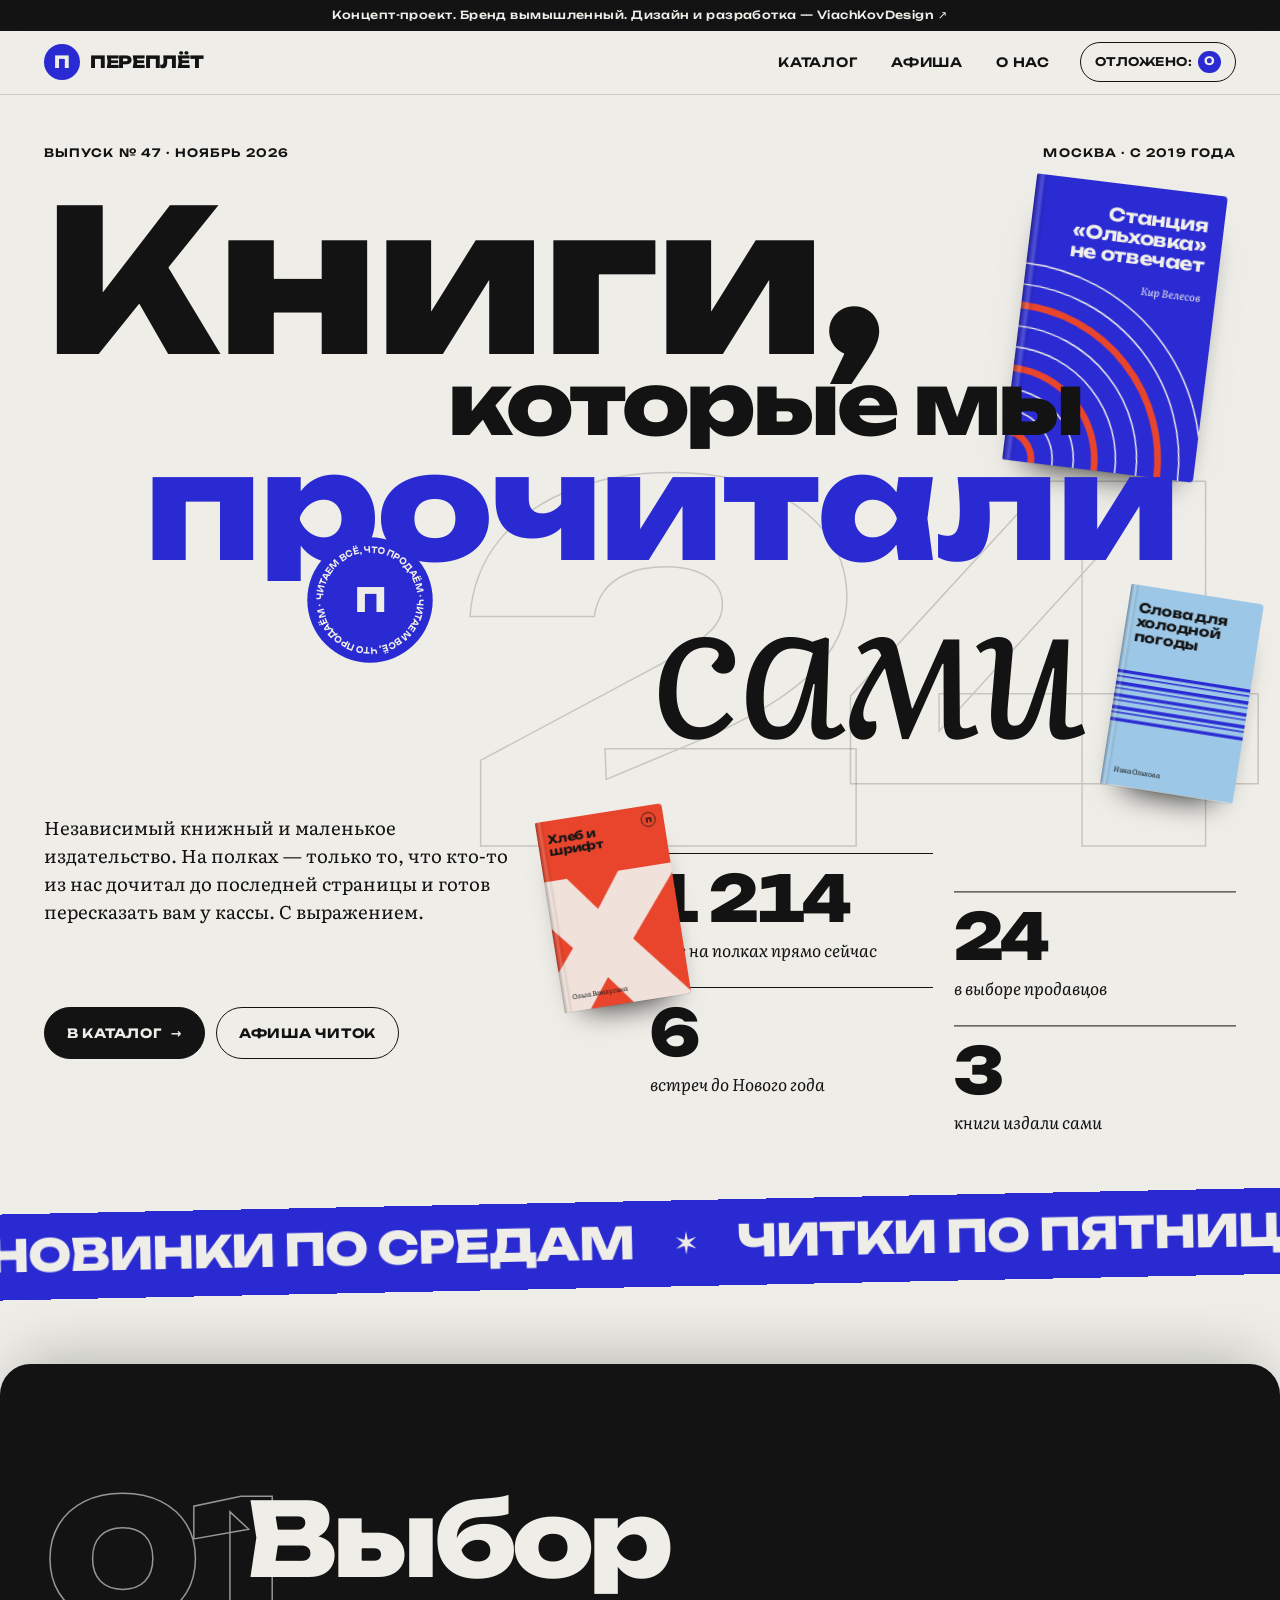
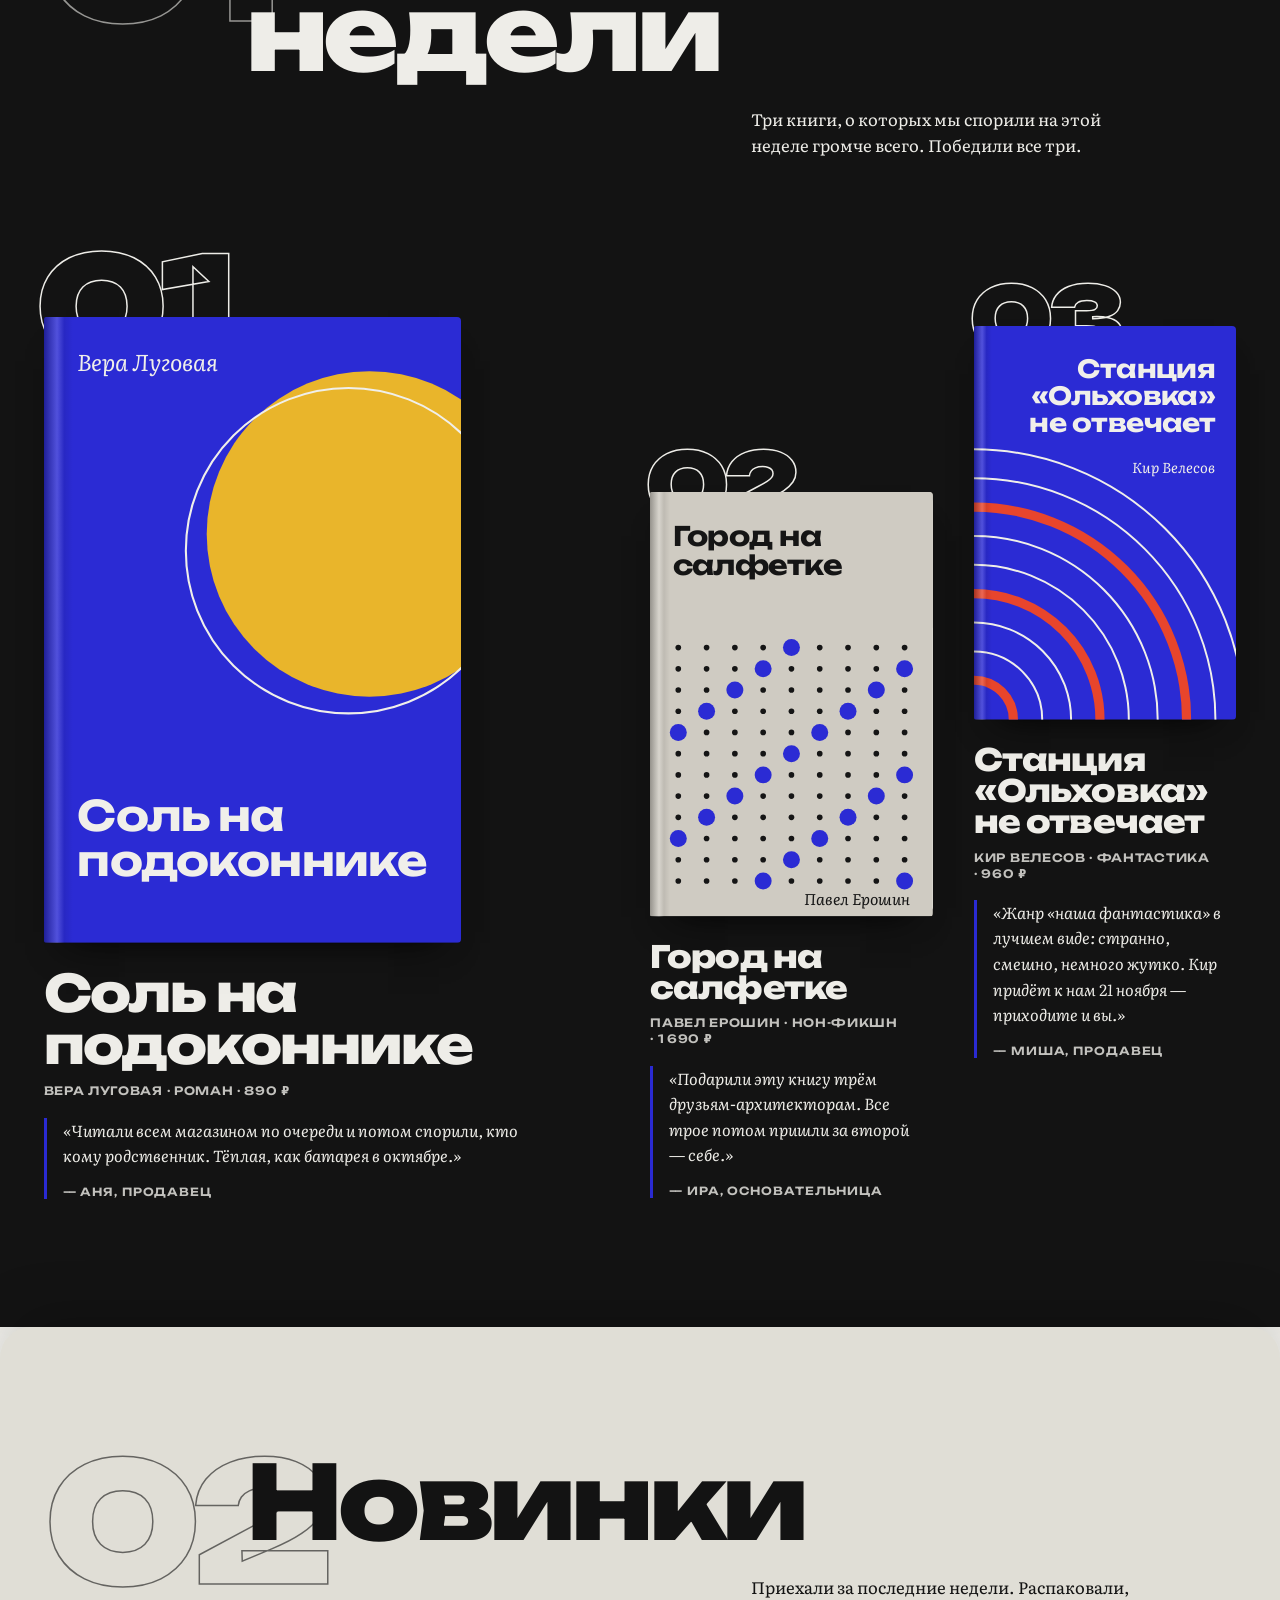
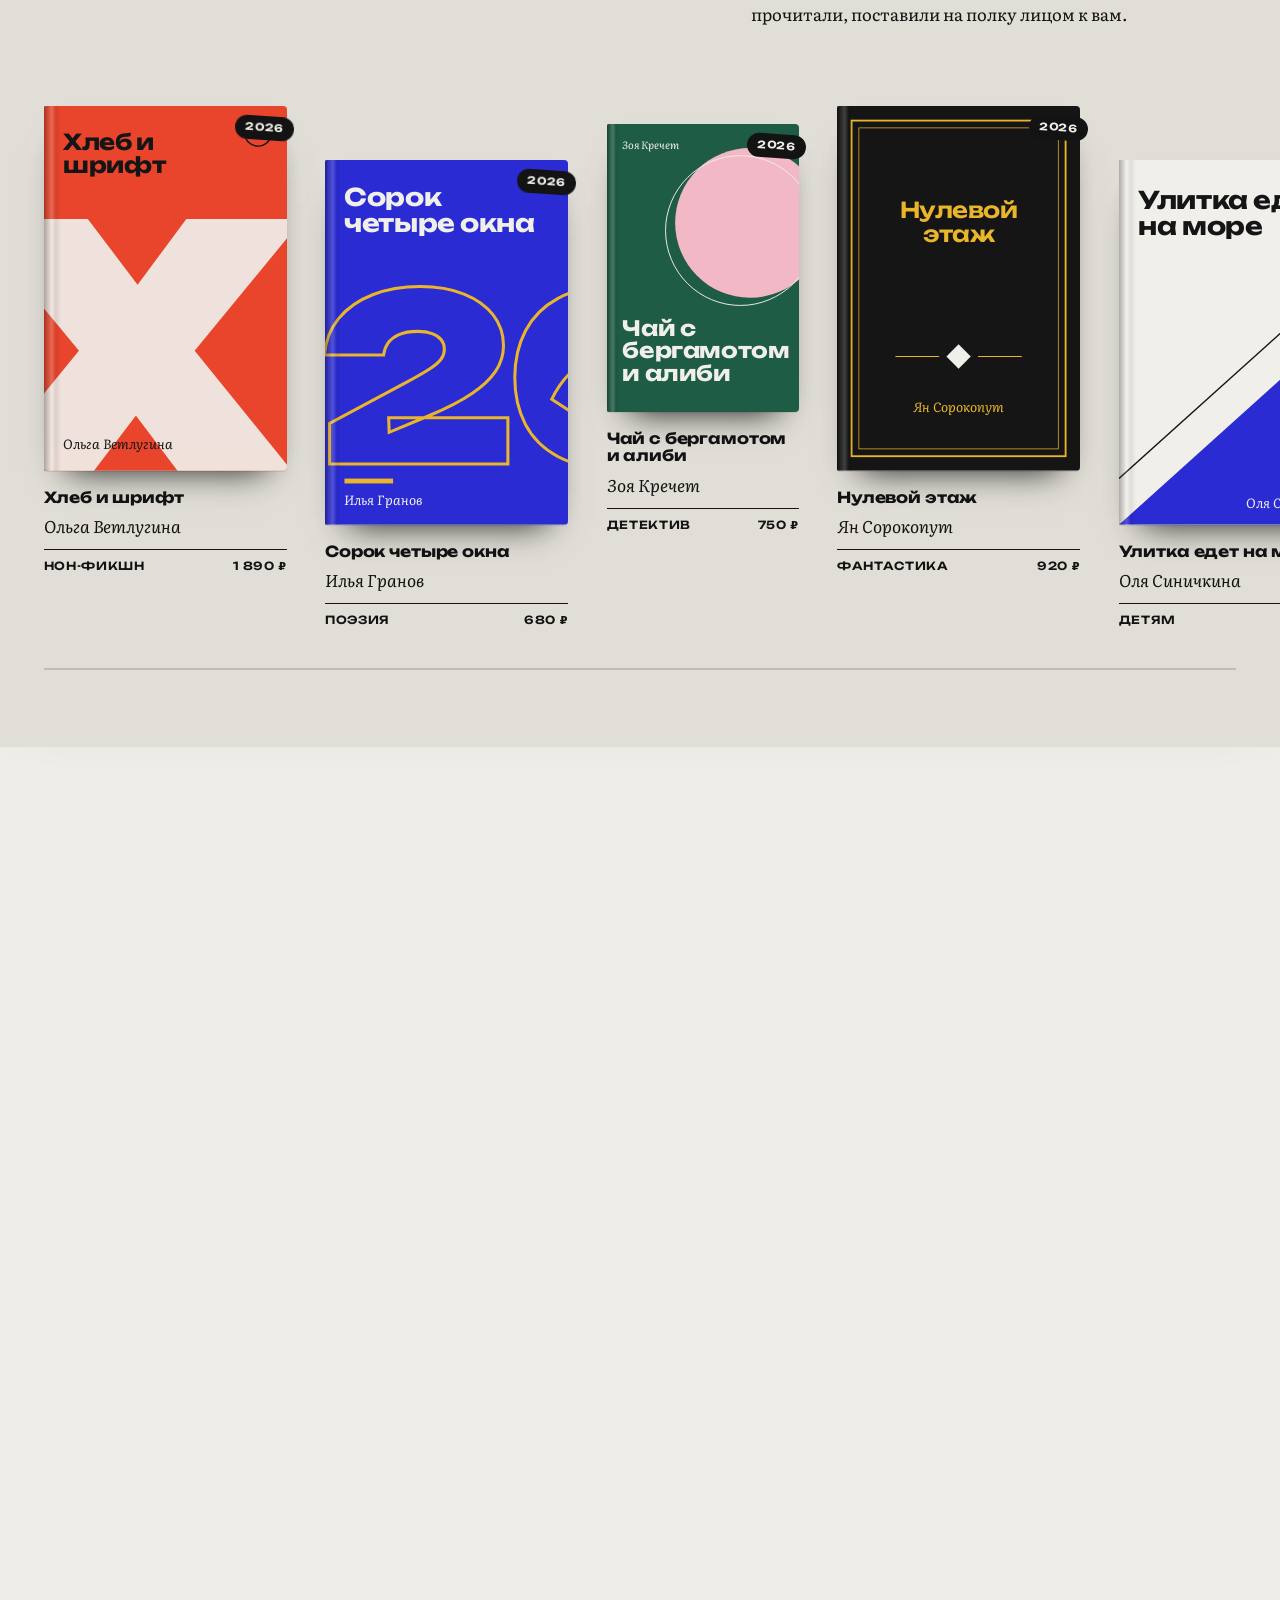
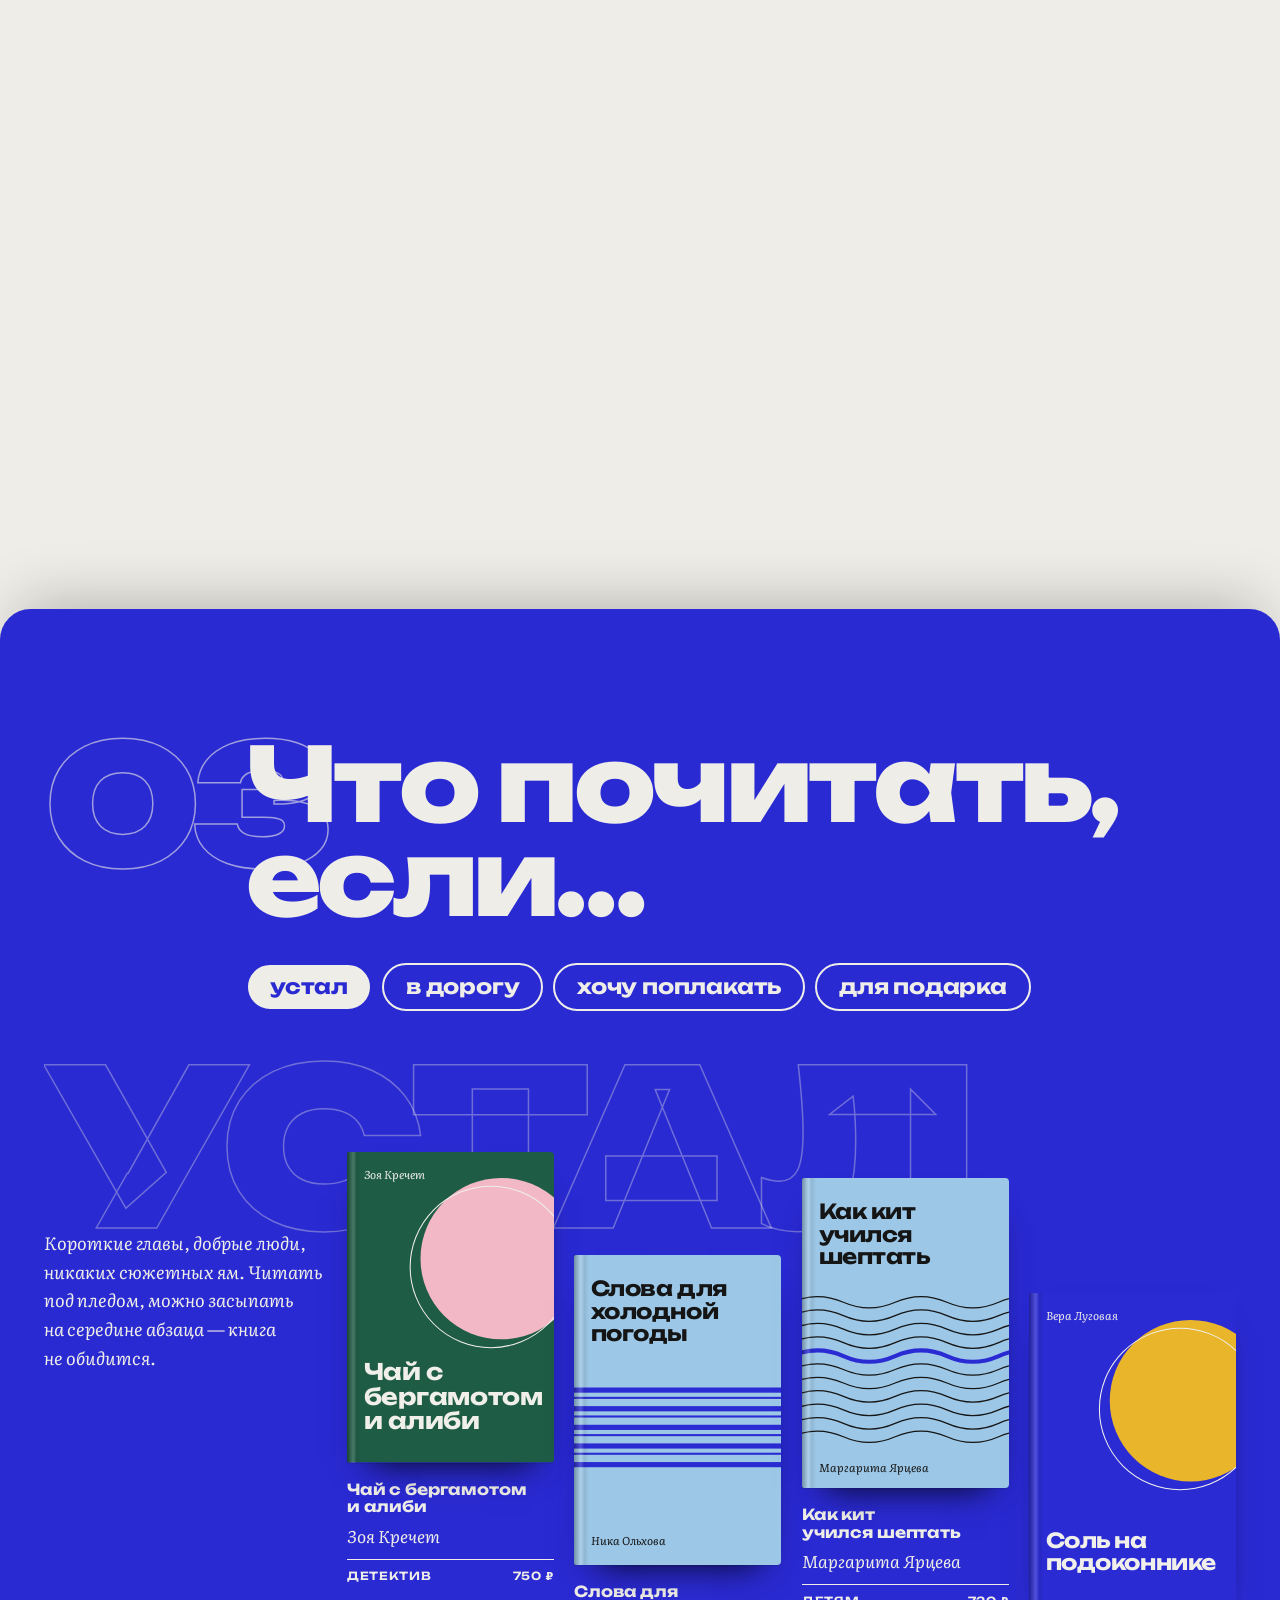
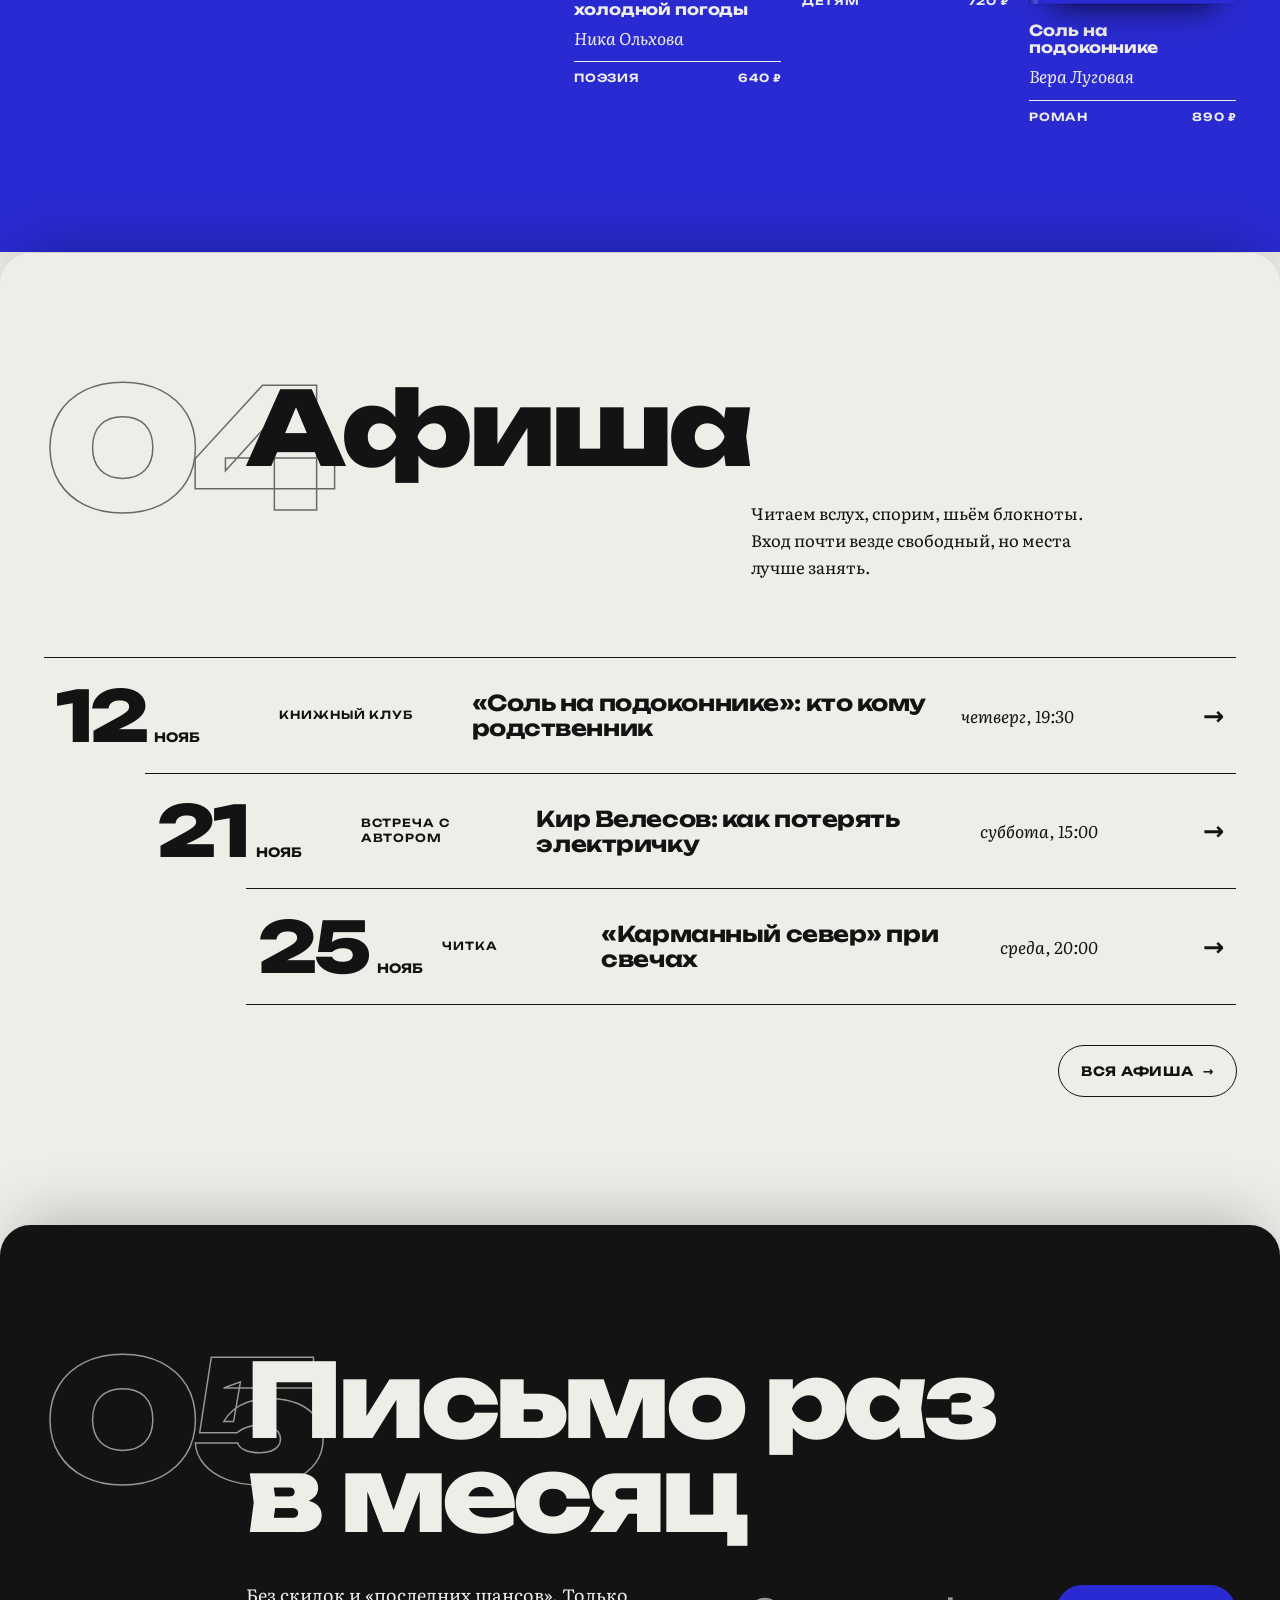
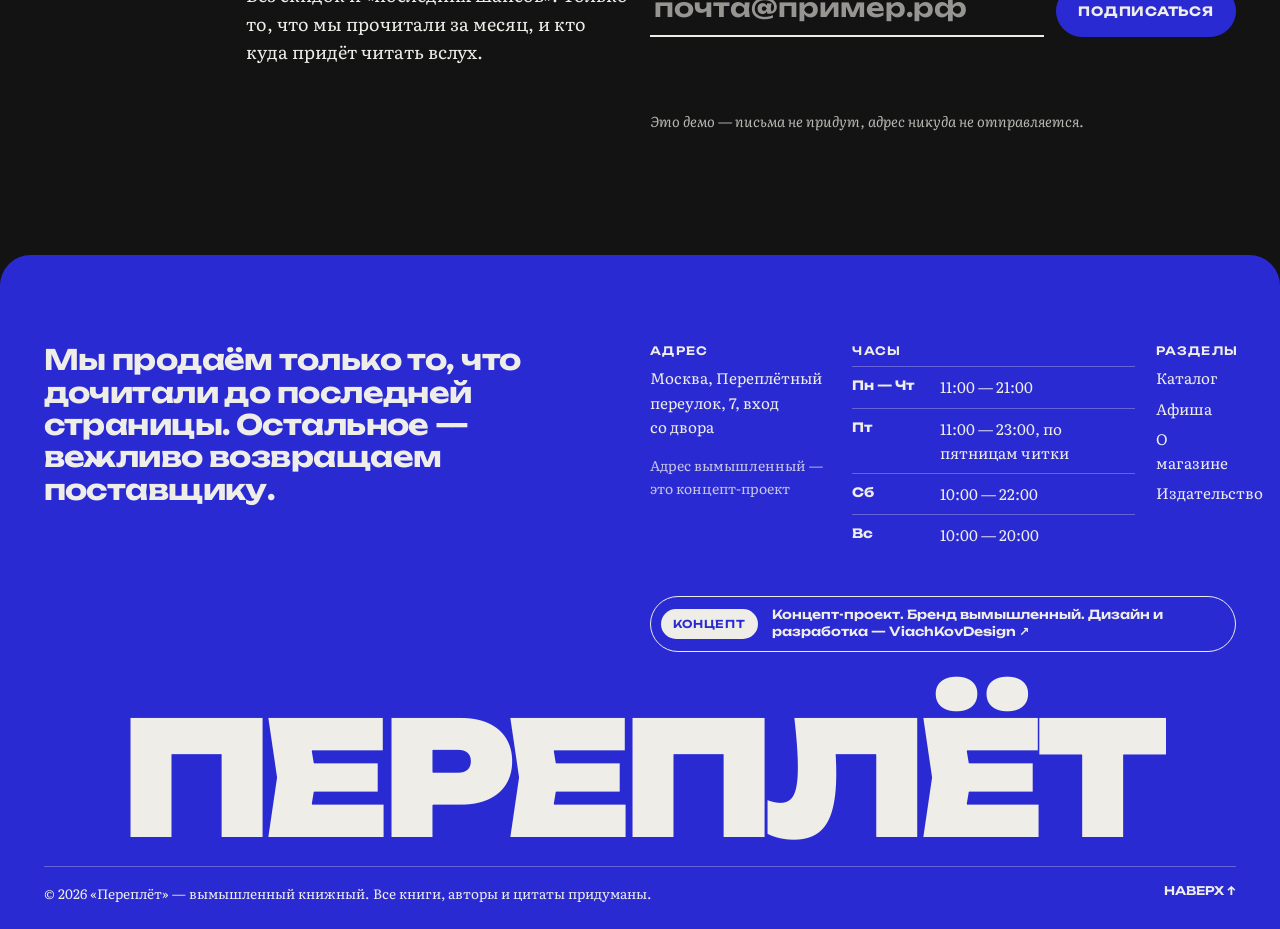
==== index.html @ da3010ec "Каркас концепта «Переплёт»: данные 24 книг, генеративные обложки, 5 страниц, стили и интерактив" ====
<!doctype html>
<html lang="ru">
<head><!--gen:head-->
<meta charset="utf-8">
<meta name="viewport" content="width=device-width, initial-scale=1">
<title>Переплёт — книги, которые мы прочитали сами</title>
<meta name="description" content="Независимый книжный магазин и маленькое издательство в Москве. Концепт-проект: 24 книги, афиша читок и подборки «Что почитать, если…».">
<meta name="theme-color" content="#EEEDE8">
<meta name="color-scheme" content="light">
<meta property="og:type" content="website">
<meta property="og:locale" content="ru_RU">
<meta property="og:site_name" content="Переплёт">
<meta property="og:title" content="Переплёт — книги, которые мы прочитали сами">
<meta property="og:description" content="Независимый книжный магазин и маленькое издательство в Москве. Концепт-проект: 24 книги, афиша читок и подборки «Что почитать, если…».">
<meta property="og:image" content="https://viachkovdesign.github.io/pereplet/img/og.png">
<meta property="og:image:width" content="1200">
<meta property="og:image:height" content="630">
<meta name="twitter:card" content="summary_large_image">
<link rel="icon" href="img/favicon.svg" type="image/svg+xml">
<link rel="icon" href="img/favicon-32.png" sizes="32x32" type="image/png">
<link rel="apple-touch-icon" href="img/apple-touch-icon.png">
<link rel="preload" href="vendor/fonts/unbounded-cyrillic-wght-normal.woff2" as="font" type="font/woff2" crossorigin>
<link rel="preload" href="vendor/fonts/literata-cyrillic-wght-normal.woff2" as="font" type="font/woff2" crossorigin>
<link rel="stylesheet" href="css/style.css">
<script>document.documentElement.classList.add('js');try{if(sessionStorage.getItem('pp-curtain'))document.documentElement.classList.add('is-arriving')}catch(e){}</script>
<!--/gen:head--></head>
<body data-page="home" id="top">
<!--gen:header-->
<a class="skip" href="#main">К содержанию</a>
<p class="concept-bar"><a href="https://viachkovdesign.github.io" target="_blank" rel="noopener">Концепт-проект. Бренд вымышленный. Дизайн и разработка — ViachKovDesign<span aria-hidden="true"> ↗</span><span class="visually-hidden"> (откроется в новой вкладке)</span></a></p>
<header class="site-header" data-header>
  <a class="logo" href="index.html" data-magnetic><span class="logo__mark" aria-hidden="true">П</span><span class="logo__word">Переплёт</span><span class="visually-hidden"> — на главную</span></a>
  <nav class="nav" aria-label="Основное меню"><ul><li><a href="catalog.html" data-magnetic>Каталог</a></li><li><a href="events.html" data-magnetic>Афиша</a></li><li><a href="about.html" data-magnetic>О нас</a></li></ul></nav>
  <button class="reserved-btn" type="button" data-reserved-open aria-haspopup="dialog"><span class="reserved-btn__label">отложено:</span> <b data-reserved-count>0</b></button>
  <button class="menu-btn" type="button" popovertarget="menu" aria-label="Открыть меню"><span></span><span></span></button>
</header>
<div class="menu" id="menu" popover>
  <button class="menu__close" type="button" popovertarget="menu" popovertargetaction="hide">Закрыть</button>
  <nav aria-label="Мобильное меню"><ul><li><a href="catalog.html">Каталог</a></li><li><a href="events.html">Афиша</a></li><li><a href="about.html">О нас</a></li><li><a href="index.html">Главная</a></li></ul></nav>
  <p class="menu__note">Переплётный пер., 7 · каждый день с 10–11 утра</p>
</div>
<dialog class="drawer" data-drawer aria-labelledby="drawer-title">
  <div class="drawer__inner">
    <div class="drawer__head"><h2 id="drawer-title">Отложено</h2><button class="drawer__close" type="button" data-drawer-close>Закрыть</button></div>
    <ul class="drawer__list" data-drawer-list></ul>
    <p class="drawer__empty" data-drawer-empty>Пока пусто. Откройте любую книгу и нажмите «Отложить в магазине».</p>
    <p class="drawer__note">Держим книги 3 дня. Это демо: на самом деле никто ничего не держит, но приятно же.</p>
  </div>
</dialog>
<div class="curtain" aria-hidden="true"><span class="curtain__spine"></span><span class="curtain__word">Переплёт</span></div>
<!--/gen:header-->
<!--gen:sprite--><svg class="sprite" aria-hidden="true" focusable="false" width="0" height="0"><symbol id="c-sol" viewBox="0 0 200 300"><rect width="200" height="300" fill="#2B2BD4"/><circle cx="156" cy="104" r="78" fill="#E9B52B"/><circle cx="156" cy="104" r="78" fill="none" stroke="#F0EFEA" stroke-width="1" transform="translate(-10 8)"/><text x="16" y="246.4" font-family="Unbounded, Arial Black, sans-serif" font-weight="700" font-size="20" fill="#F0EFEA" text-anchor="start" letter-spacing="-0.4"><tspan x="16" dy="0">Соль на</tspan><tspan x="16" dy="21.6">подоконнике</tspan></text><text x="16" y="26" font-family="Literata, Georgia, serif" font-style="italic" font-size="11" fill="#F0EFEA" text-anchor="start">Вера Луговая</text></symbol><symbol id="c-obvodny" viewBox="0 0 200 300"><rect width="200" height="300" fill="#151515"/><path d="M0 270 A30 30 0 0 1 30 300" fill="none" stroke="#E8452C" stroke-width="7"/><path d="M0 248 A52 52 0 0 1 52 300" fill="none" stroke="#F0EFEA" stroke-width="1.5"/><path d="M0 226 A74 74 0 0 1 74 300" fill="none" stroke="#F0EFEA" stroke-width="1.5"/><path d="M0 204 A96 96 0 0 1 96 300" fill="none" stroke="#E8452C" stroke-width="7"/><path d="M0 182 A118 118 0 0 1 118 300" fill="none" stroke="#F0EFEA" stroke-width="1.5"/><path d="M0 160 A140 140 0 0 1 140 300" fill="none" stroke="#F0EFEA" stroke-width="1.5"/><path d="M0 138 A162 162 0 0 1 162 300" fill="none" stroke="#E8452C" stroke-width="7"/><path d="M0 116 A184 184 0 0 1 184 300" fill="none" stroke="#F0EFEA" stroke-width="1.5"/><path d="M0 94 A206 206 0 0 1 206 300" fill="none" stroke="#F0EFEA" stroke-width="1.5"/><text x="184" y="40" font-family="Unbounded, Arial Black, sans-serif" font-weight="700" font-size="19" fill="#F0EFEA" text-anchor="end" letter-spacing="-0.4"><tspan x="184" dy="0">Тихий час</tspan><tspan x="184" dy="20.520000000000003">на Обводном</tspan></text><text x="184" y="112" font-family="Literata, Georgia, serif" font-style="italic" font-size="11" fill="#F0EFEA" text-anchor="end">Глеб Ракитин</text></symbol><symbol id="c-pisma" viewBox="0 0 200 300"><rect width="200" height="300" fill="#F2B8C6"/><rect x="12" y="12" width="176" height="276" fill="none" stroke="#151515" stroke-width="1.5"/><rect x="18" y="18" width="164" height="264" fill="none" stroke="#151515" stroke-width="0.6"/><path d="M100 196 l10 10 -10 10 -10 -10z" fill="#E8452C"/><path d="M48 206 H84 M116 206 H152" stroke="#151515" stroke-width="1"/><text x="100" y="92" font-family="Unbounded, Arial Black, sans-serif" font-weight="600" font-size="18" fill="#151515" text-anchor="middle" letter-spacing="-0.4"><tspan x="100" dy="0">Восемь</tspan><tspan x="100" dy="19.44">писем без</tspan><tspan x="100" dy="19.44">марок</tspan></text><text x="100" y="252" font-family="Literata, Georgia, serif" font-style="italic" font-size="11" fill="#151515" text-anchor="middle">Анна Корсунская</text></symbol><symbol id="c-iyul" viewBox="0 0 200 300"><rect width="200" height="300" fill="#E9B52B"/><path d="M0 300 L200 120 L200 300 Z" fill="#2B2BD4"/><path d="M0 262 L200 82" stroke="#151515" stroke-width="1.2"/><text x="16" y="40" font-family="Unbounded, Arial Black, sans-serif" font-weight="700" font-size="20" fill="#151515" text-anchor="start" letter-spacing="-0.4"><tspan x="16" dy="0">Июль,</tspan><tspan x="16" dy="21.6">который не</tspan><tspan x="16" dy="21.6">кончился</tspan></text><text x="184" y="286" font-family="Literata, Georgia, serif" font-style="italic" font-size="11" fill="#E9B52B" text-anchor="end">Тимур Ахмеров</text></symbol><symbol id="c-salfetka" viewBox="0 0 200 300"><rect width="200" height="300" fill="#CFCBC2"/><rect x="0" y="0" width="200" height="96" fill="#CFCBC2"/><circle cx="20" cy="110" r="2" fill="#151515"/><circle cx="40" cy="110" r="2" fill="#151515"/><circle cx="60" cy="110" r="2" fill="#151515"/><circle cx="80" cy="110" r="2" fill="#151515"/><circle cx="100" cy="110" r="6" fill="#2B2BD4"/><circle cx="120" cy="110" r="2" fill="#151515"/><circle cx="140" cy="110" r="2" fill="#151515"/><circle cx="160" cy="110" r="2" fill="#151515"/><circle cx="180" cy="110" r="2" fill="#151515"/><circle cx="20" cy="125" r="2" fill="#151515"/><circle cx="40" cy="125" r="2" fill="#151515"/><circle cx="60" cy="125" r="2" fill="#151515"/><circle cx="80" cy="125" r="6" fill="#2B2BD4"/><circle cx="100" cy="125" r="2" fill="#151515"/><circle cx="120" cy="125" r="2" fill="#151515"/><circle cx="140" cy="125" r="2" fill="#151515"/><circle cx="160" cy="125" r="2" fill="#151515"/><circle cx="180" cy="125" r="6" fill="#2B2BD4"/><circle cx="20" cy="140" r="2" fill="#151515"/><circle cx="40" cy="140" r="2" fill="#151515"/><circle cx="60" cy="140" r="6" fill="#2B2BD4"/><circle cx="80" cy="140" r="2" fill="#151515"/><circle cx="100" cy="140" r="2" fill="#151515"/><circle cx="120" cy="140" r="2" fill="#151515"/><circle cx="140" cy="140" r="2" fill="#151515"/><circle cx="160" cy="140" r="6" fill="#2B2BD4"/><circle cx="180" cy="140" r="2" fill="#151515"/><circle cx="20" cy="155" r="2" fill="#151515"/><circle cx="40" cy="155" r="6" fill="#2B2BD4"/><circle cx="60" cy="155" r="2" fill="#151515"/><circle cx="80" cy="155" r="2" fill="#151515"/><circle cx="100" cy="155" r="2" fill="#151515"/><circle cx="120" cy="155" r="2" fill="#151515"/><circle cx="140" cy="155" r="6" fill="#2B2BD4"/><circle cx="160" cy="155" r="2" fill="#151515"/><circle cx="180" cy="155" r="2" fill="#151515"/><circle cx="20" cy="170" r="6" fill="#2B2BD4"/><circle cx="40" cy="170" r="2" fill="#151515"/><circle cx="60" cy="170" r="2" fill="#151515"/><circle cx="80" cy="170" r="2" fill="#151515"/><circle cx="100" cy="170" r="2" fill="#151515"/><circle cx="120" cy="170" r="6" fill="#2B2BD4"/><circle cx="140" cy="170" r="2" fill="#151515"/><circle cx="160" cy="170" r="2" fill="#151515"/><circle cx="180" cy="170" r="2" fill="#151515"/><circle cx="20" cy="185" r="2" fill="#151515"/><circle cx="40" cy="185" r="2" fill="#151515"/><circle cx="60" cy="185" r="2" fill="#151515"/><circle cx="80" cy="185" r="2" fill="#151515"/><circle cx="100" cy="185" r="6" fill="#2B2BD4"/><circle cx="120" cy="185" r="2" fill="#151515"/><circle cx="140" cy="185" r="2" fill="#151515"/><circle cx="160" cy="185" r="2" fill="#151515"/><circle cx="180" cy="185" r="2" fill="#151515"/><circle cx="20" cy="200" r="2" fill="#151515"/><circle cx="40" cy="200" r="2" fill="#151515"/><circle cx="60" cy="200" r="2" fill="#151515"/><circle cx="80" cy="200" r="6" fill="#2B2BD4"/><circle cx="100" cy="200" r="2" fill="#151515"/><circle cx="120" cy="200" r="2" fill="#151515"/><circle cx="140" cy="200" r="2" fill="#151515"/><circle cx="160" cy="200" r="2" fill="#151515"/><circle cx="180" cy="200" r="6" fill="#2B2BD4"/><circle cx="20" cy="215" r="2" fill="#151515"/><circle cx="40" cy="215" r="2" fill="#151515"/><circle cx="60" cy="215" r="6" fill="#2B2BD4"/><circle cx="80" cy="215" r="2" fill="#151515"/><circle cx="100" cy="215" r="2" fill="#151515"/><circle cx="120" cy="215" r="2" fill="#151515"/><circle cx="140" cy="215" r="2" fill="#151515"/><circle cx="160" cy="215" r="6" fill="#2B2BD4"/><circle cx="180" cy="215" r="2" fill="#151515"/><circle cx="20" cy="230" r="2" fill="#151515"/><circle cx="40" cy="230" r="6" fill="#2B2BD4"/><circle cx="60" cy="230" r="2" fill="#151515"/><circle cx="80" cy="230" r="2" fill="#151515"/><circle cx="100" cy="230" r="2" fill="#151515"/><circle cx="120" cy="230" r="2" fill="#151515"/><circle cx="140" cy="230" r="6" fill="#2B2BD4"/><circle cx="160" cy="230" r="2" fill="#151515"/><circle cx="180" cy="230" r="2" fill="#151515"/><circle cx="20" cy="245" r="6" fill="#2B2BD4"/><circle cx="40" cy="245" r="2" fill="#151515"/><circle cx="60" cy="245" r="2" fill="#151515"/><circle cx="80" cy="245" r="2" fill="#151515"/><circle cx="100" cy="245" r="2" fill="#151515"/><circle cx="120" cy="245" r="6" fill="#2B2BD4"/><circle cx="140" cy="245" r="2" fill="#151515"/><circle cx="160" cy="245" r="2" fill="#151515"/><circle cx="180" cy="245" r="2" fill="#151515"/><circle cx="20" cy="260" r="2" fill="#151515"/><circle cx="40" cy="260" r="2" fill="#151515"/><circle cx="60" cy="260" r="2" fill="#151515"/><circle cx="80" cy="260" r="2" fill="#151515"/><circle cx="100" cy="260" r="6" fill="#2B2BD4"/><circle cx="120" cy="260" r="2" fill="#151515"/><circle cx="140" cy="260" r="2" fill="#151515"/><circle cx="160" cy="260" r="2" fill="#151515"/><circle cx="180" cy="260" r="2" fill="#151515"/><circle cx="20" cy="275" r="2" fill="#151515"/><circle cx="40" cy="275" r="2" fill="#151515"/><circle cx="60" cy="275" r="2" fill="#151515"/><circle cx="80" cy="275" r="6" fill="#2B2BD4"/><circle cx="100" cy="275" r="2" fill="#151515"/><circle cx="120" cy="275" r="2" fill="#151515"/><circle cx="140" cy="275" r="2" fill="#151515"/><circle cx="160" cy="275" r="2" fill="#151515"/><circle cx="180" cy="275" r="6" fill="#2B2BD4"/><text x="16" y="38" font-family="Unbounded, Arial Black, sans-serif" font-weight="700" font-size="19" fill="#151515" text-anchor="start" letter-spacing="-0.4"><tspan x="16" dy="0">Город на</tspan><tspan x="16" dy="20.520000000000003">салфетке</tspan></text><text x="184" y="292" font-family="Literata, Georgia, serif" font-style="italic" font-size="11" fill="#151515" text-anchor="end">Павел Ерошин</text></symbol><symbol id="c-vyveska" viewBox="0 0 200 300"><rect width="200" height="300" fill="#E8452C"/><text x="214" y="318" font-family="Unbounded, Arial Black, sans-serif" font-weight="900" font-size="300" fill="#F0EFEA" text-anchor="end" opacity="0.92">Х</text><text x="16" y="36" font-family="Unbounded, Arial Black, sans-serif" font-weight="700" font-size="18" fill="#151515" text-anchor="start" letter-spacing="-0.4"><tspan x="16" dy="0">Хлеб и</tspan><tspan x="16" dy="19.44">шрифт</tspan></text><text x="16" y="282" font-family="Literata, Georgia, serif" font-style="italic" font-size="11" fill="#151515" text-anchor="start">Ольга Ветлугина</text><g transform="translate(176 22)"><circle r="11" fill="none" stroke="#151515" stroke-width="1.2"/><text y="4" font-family="Unbounded, Arial Black, sans-serif" font-size="10" font-weight="800" fill="#151515" text-anchor="middle">П</text></g></symbol><symbol id="c-pogoda" viewBox="0 0 200 300"><rect width="200" height="300" fill="#9CC7E6"/><rect x="0" y="128" width="200" height="5" fill="#2B2BD4"/><rect x="0" y="137" width="200" height="2" fill="#2B2BD4"/><rect x="0" y="146" width="200" height="5" fill="#2B2BD4"/><rect x="0" y="155" width="200" height="2" fill="#2B2BD4"/><rect x="0" y="164" width="200" height="5" fill="#2B2BD4"/><rect x="0" y="173" width="200" height="2" fill="#2B2BD4"/><rect x="0" y="182" width="200" height="5" fill="#2B2BD4"/><rect x="0" y="191" width="200" height="2" fill="#2B2BD4"/><rect x="0" y="200" width="200" height="5" fill="#2B2BD4"/><text x="16" y="40" font-family="Unbounded, Arial Black, sans-serif" font-weight="700" font-size="20" fill="#151515" text-anchor="start" letter-spacing="-0.4"><tspan x="16" dy="0">Слова для</tspan><tspan x="16" dy="21.6">холодной</tspan><tspan x="16" dy="21.6">погоды</tspan></text><text x="16" y="280" font-family="Literata, Georgia, serif" font-style="italic" font-size="11" fill="#151515" text-anchor="start">Ника Ольхова</text></symbol><symbol id="c-sever" viewBox="0 0 200 300"><rect width="200" height="300" fill="#151515"/><path d="M-10 120 Q 15 110 40 120 T 90 120 T 140 120 T 190 120 T 240 120" fill="none" stroke="#F0EFEA" stroke-width="1.2"/><path d="M-10 133 Q 15 123 40 133 T 90 133 T 140 133 T 190 133 T 240 133" fill="none" stroke="#F0EFEA" stroke-width="1.2"/><path d="M-10 146 Q 15 136 40 146 T 90 146 T 140 146 T 190 146 T 240 146" fill="none" stroke="#F0EFEA" stroke-width="1.2"/><path d="M-10 159 Q 15 149 40 159 T 90 159 T 140 159 T 190 159 T 240 159" fill="none" stroke="#F0EFEA" stroke-width="1.2"/><path d="M-10 172 Q 15 162 40 172 T 90 172 T 140 172 T 190 172 T 240 172" fill="none" stroke="#9CC7E6" stroke-width="4"/><path d="M-10 185 Q 15 175 40 185 T 90 185 T 140 185 T 190 185 T 240 185" fill="none" stroke="#F0EFEA" stroke-width="1.2"/><path d="M-10 198 Q 15 188 40 198 T 90 198 T 140 198 T 190 198 T 240 198" fill="none" stroke="#F0EFEA" stroke-width="1.2"/><path d="M-10 211 Q 15 201 40 211 T 90 211 T 140 211 T 190 211 T 240 211" fill="none" stroke="#F0EFEA" stroke-width="1.2"/><path d="M-10 224 Q 15 214 40 224 T 90 224 T 140 224 T 190 224 T 240 224" fill="none" stroke="#F0EFEA" stroke-width="1.2"/><path d="M-10 237 Q 15 227 40 237 T 90 237 T 140 237 T 190 237 T 240 237" fill="none" stroke="#F0EFEA" stroke-width="1.2"/><path d="M-10 250 Q 15 240 40 250 T 90 250 T 140 250 T 190 250 T 240 250" fill="none" stroke="#F0EFEA" stroke-width="1.2"/><text x="16" y="40" font-family="Unbounded, Arial Black, sans-serif" font-weight="700" font-size="20" fill="#F0EFEA" text-anchor="start" letter-spacing="-0.4"><tspan x="16" dy="0">Карманный</tspan><tspan x="16" dy="21.6">север</tspan></text><text x="16" y="284" font-family="Literata, Georgia, serif" font-style="italic" font-size="11" fill="#F0EFEA" text-anchor="start">Степан Двинский</text><g transform="translate(176 22)"><circle r="11" fill="none" stroke="#F0EFEA" stroke-width="1.2"/><text y="4" font-family="Unbounded, Arial Black, sans-serif" font-size="10" font-weight="800" fill="#F0EFEA" text-anchor="middle">П</text></g></symbol><symbol id="c-morze" viewBox="0 0 200 300"><rect width="200" height="300" fill="#E8452C"/><rect x="0" y="0" width="200" height="96" fill="#E8452C"/><circle cx="20" cy="110" r="2" fill="#F0EFEA"/><circle cx="40" cy="110" r="2" fill="#F0EFEA"/><circle cx="60" cy="110" r="6" fill="#151515"/><circle cx="80" cy="110" r="2" fill="#F0EFEA"/><circle cx="100" cy="110" r="2" fill="#F0EFEA"/><circle cx="120" cy="110" r="2" fill="#F0EFEA"/><circle cx="140" cy="110" r="2" fill="#F0EFEA"/><circle cx="160" cy="110" r="6" fill="#151515"/><circle cx="180" cy="110" r="2" fill="#F0EFEA"/><circle cx="20" cy="125" r="2" fill="#F0EFEA"/><circle cx="40" cy="125" r="6" fill="#151515"/><circle cx="60" cy="125" r="2" fill="#F0EFEA"/><circle cx="80" cy="125" r="2" fill="#F0EFEA"/><circle cx="100" cy="125" r="2" fill="#F0EFEA"/><circle cx="120" cy="125" r="2" fill="#F0EFEA"/><circle cx="140" cy="125" r="6" fill="#151515"/><circle cx="160" cy="125" r="2" fill="#F0EFEA"/><circle cx="180" cy="125" r="2" fill="#F0EFEA"/><circle cx="20" cy="140" r="6" fill="#151515"/><circle cx="40" cy="140" r="2" fill="#F0EFEA"/><circle cx="60" cy="140" r="2" fill="#F0EFEA"/><circle cx="80" cy="140" r="2" fill="#F0EFEA"/><circle cx="100" cy="140" r="2" fill="#F0EFEA"/><circle cx="120" cy="140" r="6" fill="#151515"/><circle cx="140" cy="140" r="2" fill="#F0EFEA"/><circle cx="160" cy="140" r="2" fill="#F0EFEA"/><circle cx="180" cy="140" r="2" fill="#F0EFEA"/><circle cx="20" cy="155" r="2" fill="#F0EFEA"/><circle cx="40" cy="155" r="2" fill="#F0EFEA"/><circle cx="60" cy="155" r="2" fill="#F0EFEA"/><circle cx="80" cy="155" r="2" fill="#F0EFEA"/><circle cx="100" cy="155" r="6" fill="#151515"/><circle cx="120" cy="155" r="2" fill="#F0EFEA"/><circle cx="140" cy="155" r="2" fill="#F0EFEA"/><circle cx="160" cy="155" r="2" fill="#F0EFEA"/><circle cx="180" cy="155" r="2" fill="#F0EFEA"/><circle cx="20" cy="170" r="2" fill="#F0EFEA"/><circle cx="40" cy="170" r="2" fill="#F0EFEA"/><circle cx="60" cy="170" r="2" fill="#F0EFEA"/><circle cx="80" cy="170" r="6" fill="#151515"/><circle cx="100" cy="170" r="2" fill="#F0EFEA"/><circle cx="120" cy="170" r="2" fill="#F0EFEA"/><circle cx="140" cy="170" r="2" fill="#F0EFEA"/><circle cx="160" cy="170" r="2" fill="#F0EFEA"/><circle cx="180" cy="170" r="6" fill="#151515"/><circle cx="20" cy="185" r="2" fill="#F0EFEA"/><circle cx="40" cy="185" r="2" fill="#F0EFEA"/><circle cx="60" cy="185" r="6" fill="#151515"/><circle cx="80" cy="185" r="2" fill="#F0EFEA"/><circle cx="100" cy="185" r="2" fill="#F0EFEA"/><circle cx="120" cy="185" r="2" fill="#F0EFEA"/><circle cx="140" cy="185" r="2" fill="#F0EFEA"/><circle cx="160" cy="185" r="6" fill="#151515"/><circle cx="180" cy="185" r="2" fill="#F0EFEA"/><circle cx="20" cy="200" r="2" fill="#F0EFEA"/><circle cx="40" cy="200" r="6" fill="#151515"/><circle cx="60" cy="200" r="2" fill="#F0EFEA"/><circle cx="80" cy="200" r="2" fill="#F0EFEA"/><circle cx="100" cy="200" r="2" fill="#F0EFEA"/><circle cx="120" cy="200" r="2" fill="#F0EFEA"/><circle cx="140" cy="200" r="6" fill="#151515"/><circle cx="160" cy="200" r="2" fill="#F0EFEA"/><circle cx="180" cy="200" r="2" fill="#F0EFEA"/><circle cx="20" cy="215" r="6" fill="#151515"/><circle cx="40" cy="215" r="2" fill="#F0EFEA"/><circle cx="60" cy="215" r="2" fill="#F0EFEA"/><circle cx="80" cy="215" r="2" fill="#F0EFEA"/><circle cx="100" cy="215" r="2" fill="#F0EFEA"/><circle cx="120" cy="215" r="6" fill="#151515"/><circle cx="140" cy="215" r="2" fill="#F0EFEA"/><circle cx="160" cy="215" r="2" fill="#F0EFEA"/><circle cx="180" cy="215" r="2" fill="#F0EFEA"/><circle cx="20" cy="230" r="2" fill="#F0EFEA"/><circle cx="40" cy="230" r="2" fill="#F0EFEA"/><circle cx="60" cy="230" r="2" fill="#F0EFEA"/><circle cx="80" cy="230" r="2" fill="#F0EFEA"/><circle cx="100" cy="230" r="6" fill="#151515"/><circle cx="120" cy="230" r="2" fill="#F0EFEA"/><circle cx="140" cy="230" r="2" fill="#F0EFEA"/><circle cx="160" cy="230" r="2" fill="#F0EFEA"/><circle cx="180" cy="230" r="2" fill="#F0EFEA"/><circle cx="20" cy="245" r="2" fill="#F0EFEA"/><circle cx="40" cy="245" r="2" fill="#F0EFEA"/><circle cx="60" cy="245" r="2" fill="#F0EFEA"/><circle cx="80" cy="245" r="6" fill="#151515"/><circle cx="100" cy="245" r="2" fill="#F0EFEA"/><circle cx="120" cy="245" r="2" fill="#F0EFEA"/><circle cx="140" cy="245" r="2" fill="#F0EFEA"/><circle cx="160" cy="245" r="2" fill="#F0EFEA"/><circle cx="180" cy="245" r="6" fill="#151515"/><circle cx="20" cy="260" r="2" fill="#F0EFEA"/><circle cx="40" cy="260" r="2" fill="#F0EFEA"/><circle cx="60" cy="260" r="6" fill="#151515"/><circle cx="80" cy="260" r="2" fill="#F0EFEA"/><circle cx="100" cy="260" r="2" fill="#F0EFEA"/><circle cx="120" cy="260" r="2" fill="#F0EFEA"/><circle cx="140" cy="260" r="2" fill="#F0EFEA"/><circle cx="160" cy="260" r="6" fill="#151515"/><circle cx="180" cy="260" r="2" fill="#F0EFEA"/><circle cx="20" cy="275" r="2" fill="#F0EFEA"/><circle cx="40" cy="275" r="6" fill="#151515"/><circle cx="60" cy="275" r="2" fill="#F0EFEA"/><circle cx="80" cy="275" r="2" fill="#F0EFEA"/><circle cx="100" cy="275" r="2" fill="#F0EFEA"/><circle cx="120" cy="275" r="2" fill="#F0EFEA"/><circle cx="140" cy="275" r="6" fill="#151515"/><circle cx="160" cy="275" r="2" fill="#F0EFEA"/><circle cx="180" cy="275" r="2" fill="#F0EFEA"/><text x="16" y="38" font-family="Unbounded, Arial Black, sans-serif" font-weight="700" font-size="19" fill="#F0EFEA" text-anchor="start" letter-spacing="-0.4"><tspan x="16" dy="0">Морзе для</tspan><tspan x="16" dy="20.520000000000003">двоих</tspan></text><text x="184" y="292" font-family="Literata, Georgia, serif" font-style="italic" font-size="11" fill="#F0EFEA" text-anchor="end">Даша Плёс</text></symbol><symbol id="c-okna" viewBox="0 0 200 300"><rect width="200" height="300" fill="#2B2BD4"/><text x="-6" y="250" font-family="Unbounded, Arial Black, sans-serif" font-weight="900" font-size="190" fill="none" stroke="#E9B52B" stroke-width="2.5" letter-spacing="-10">26</text><rect x="16" y="262" width="40" height="4" fill="#E9B52B"/><text x="16" y="38" font-family="Unbounded, Arial Black, sans-serif" font-weight="700" font-size="20" fill="#F0EFEA" text-anchor="start" letter-spacing="-0.4"><tspan x="16" dy="0">Сорок</tspan><tspan x="16" dy="21.6">четыре окна</tspan></text><text x="16" y="284" font-family="Literata, Georgia, serif" font-style="italic" font-size="11" fill="#F0EFEA" text-anchor="start">Илья Гранов</text></symbol><symbol id="c-koreshok" viewBox="0 0 200 300"><rect width="200" height="300" fill="#151515"/><text x="214" y="318" font-family="Unbounded, Arial Black, sans-serif" font-weight="900" font-size="300" fill="#E8452C" text-anchor="end" opacity="0.92">Т</text><text x="16" y="36" font-family="Unbounded, Arial Black, sans-serif" font-weight="700" font-size="18" fill="#F0EFEA" text-anchor="start" letter-spacing="-0.4"><tspan x="16" dy="0">Тень на</tspan><tspan x="16" dy="19.44">корешке</tspan></text><text x="16" y="282" font-family="Literata, Georgia, serif" font-style="italic" font-size="11" fill="#F0EFEA" text-anchor="start">Римма Свешникова</text></symbol><symbol id="c-tver" viewBox="0 0 200 300"><rect width="200" height="300" fill="#CFCBC2"/><path d="M0 300 L200 120 L200 300 Z" fill="#E8452C"/><path d="M0 262 L200 82" stroke="#151515" stroke-width="1.2"/><text x="16" y="40" font-family="Unbounded, Arial Black, sans-serif" font-weight="700" font-size="20" fill="#151515" text-anchor="start" letter-spacing="-0.4"><tspan x="16" dy="0">Шесть минут</tspan><tspan x="16" dy="21.6">до Твери</tspan></text><text x="184" y="286" font-family="Literata, Georgia, serif" font-style="italic" font-size="11" fill="#CFCBC2" text-anchor="end">Аркадий Мельц</text></symbol><symbol id="c-bergamot" viewBox="0 0 200 300"><rect width="200" height="300" fill="#1F5C46"/><circle cx="149" cy="103" r="78" fill="#F2B8C6"/><circle cx="149" cy="103" r="78" fill="none" stroke="#F0EFEA" stroke-width="1" transform="translate(-10 8)"/><text x="16" y="220.48" font-family="Unbounded, Arial Black, sans-serif" font-weight="700" font-size="22" fill="#F0EFEA" text-anchor="start" letter-spacing="-0.4"><tspan x="16" dy="0">Чай с</tspan><tspan x="16" dy="23.76">бергамотом</tspan><tspan x="16" dy="23.76">и алиби</tspan></text><text x="16" y="26" font-family="Literata, Georgia, serif" font-style="italic" font-size="11" fill="#F0EFEA" text-anchor="start">Зоя Кречет</text></symbol><symbol id="c-olhovka" viewBox="0 0 200 300"><rect width="200" height="300" fill="#2B2BD4"/><path d="M0 270 A30 30 0 0 1 30 300" fill="none" stroke="#E8452C" stroke-width="7"/><path d="M0 248 A52 52 0 0 1 52 300" fill="none" stroke="#F0EFEA" stroke-width="1.5"/><path d="M0 226 A74 74 0 0 1 74 300" fill="none" stroke="#F0EFEA" stroke-width="1.5"/><path d="M0 204 A96 96 0 0 1 96 300" fill="none" stroke="#E8452C" stroke-width="7"/><path d="M0 182 A118 118 0 0 1 118 300" fill="none" stroke="#F0EFEA" stroke-width="1.5"/><path d="M0 160 A140 140 0 0 1 140 300" fill="none" stroke="#F0EFEA" stroke-width="1.5"/><path d="M0 138 A162 162 0 0 1 162 300" fill="none" stroke="#E8452C" stroke-width="7"/><path d="M0 116 A184 184 0 0 1 184 300" fill="none" stroke="#F0EFEA" stroke-width="1.5"/><path d="M0 94 A206 206 0 0 1 206 300" fill="none" stroke="#F0EFEA" stroke-width="1.5"/><text x="184" y="40" font-family="Unbounded, Arial Black, sans-serif" font-weight="700" font-size="19" fill="#F0EFEA" text-anchor="end" letter-spacing="-0.4"><tspan x="184" dy="0">Станция</tspan><tspan x="184" dy="20.520000000000003">«Ольховка»</tspan><tspan x="184" dy="20.520000000000003">не отвечает</tspan></text><text x="184" y="112" font-family="Literata, Georgia, serif" font-style="italic" font-size="11" fill="#F0EFEA" text-anchor="end">Кир Велесов</text></symbol><symbol id="c-dozhd" viewBox="0 0 200 300"><rect width="200" height="300" fill="#CFCBC2"/><path d="M-10 120 Q 15 112 40 120 T 90 120 T 140 120 T 190 120 T 240 120" fill="none" stroke="#151515" stroke-width="1.2"/><path d="M-10 133 Q 15 125 40 133 T 90 133 T 140 133 T 190 133 T 240 133" fill="none" stroke="#151515" stroke-width="1.2"/><path d="M-10 146 Q 15 138 40 146 T 90 146 T 140 146 T 190 146 T 240 146" fill="none" stroke="#151515" stroke-width="1.2"/><path d="M-10 159 Q 15 151 40 159 T 90 159 T 140 159 T 190 159 T 240 159" fill="none" stroke="#151515" stroke-width="1.2"/><path d="M-10 172 Q 15 164 40 172 T 90 172 T 140 172 T 190 172 T 240 172" fill="none" stroke="#2B2BD4" stroke-width="4"/><path d="M-10 185 Q 15 177 40 185 T 90 185 T 140 185 T 190 185 T 240 185" fill="none" stroke="#151515" stroke-width="1.2"/><path d="M-10 198 Q 15 190 40 198 T 90 198 T 140 198 T 190 198 T 240 198" fill="none" stroke="#151515" stroke-width="1.2"/><path d="M-10 211 Q 15 203 40 211 T 90 211 T 140 211 T 190 211 T 240 211" fill="none" stroke="#151515" stroke-width="1.2"/><path d="M-10 224 Q 15 216 40 224 T 90 224 T 140 224 T 190 224 T 240 224" fill="none" stroke="#151515" stroke-width="1.2"/><path d="M-10 237 Q 15 229 40 237 T 90 237 T 140 237 T 190 237 T 240 237" fill="none" stroke="#151515" stroke-width="1.2"/><path d="M-10 250 Q 15 242 40 250 T 90 250 T 140 250 T 190 250 T 240 250" fill="none" stroke="#151515" stroke-width="1.2"/><text x="16" y="40" font-family="Unbounded, Arial Black, sans-serif" font-weight="700" font-size="20" fill="#151515" text-anchor="start" letter-spacing="-0.4"><tspan x="16" dy="0">Люди,</tspan><tspan x="16" dy="21.6">которые</tspan><tspan x="16" dy="21.6">помнят</tspan><tspan x="16" dy="21.6">дождь</tspan></text><text x="16" y="284" font-family="Literata, Georgia, serif" font-style="italic" font-size="11" fill="#151515" text-anchor="start">Алиса Март</text></symbol><symbol id="c-etazh" viewBox="0 0 200 300"><rect width="200" height="300" fill="#151515"/><rect x="12" y="12" width="176" height="276" fill="none" stroke="#E9B52B" stroke-width="1.5"/><rect x="18" y="18" width="164" height="264" fill="none" stroke="#E9B52B" stroke-width="0.6"/><path d="M100 196 l10 10 -10 10 -10 -10z" fill="#F0EFEA"/><path d="M48 206 H84 M116 206 H152" stroke="#E9B52B" stroke-width="1"/><text x="100" y="92" font-family="Unbounded, Arial Black, sans-serif" font-weight="600" font-size="18" fill="#E9B52B" text-anchor="middle" letter-spacing="-0.4"><tspan x="100" dy="0">Нулевой</tspan><tspan x="100" dy="19.44">этаж</tspan></text><text x="100" y="252" font-family="Literata, Georgia, serif" font-style="italic" font-size="11" fill="#E9B52B" text-anchor="middle">Ян Сорокопут</text></symbol><symbol id="c-enot" viewBox="0 0 200 300"><rect width="200" height="300" fill="#E9B52B"/><circle cx="154" cy="101" r="78" fill="#E8452C"/><circle cx="154" cy="101" r="78" fill="none" stroke="#151515" stroke-width="1" transform="translate(-10 8)"/><text x="16" y="196.72" font-family="Unbounded, Arial Black, sans-serif" font-weight="700" font-size="22" fill="#151515" text-anchor="start" letter-spacing="-0.4"><tspan x="16" dy="0">Енот</tspan><tspan x="16" dy="23.76">Тимофей и</tspan><tspan x="16" dy="23.76">потерянная</tspan><tspan x="16" dy="23.76">пуговица</tspan></text><text x="16" y="26" font-family="Literata, Georgia, serif" font-style="italic" font-size="11" fill="#151515" text-anchor="start">Лида Капустина</text></symbol><symbol id="c-kit" viewBox="0 0 200 300"><rect width="200" height="300" fill="#9CC7E6"/><path d="M-10 120 Q 15 109 40 120 T 90 120 T 140 120 T 190 120 T 240 120" fill="none" stroke="#151515" stroke-width="1.2"/><path d="M-10 133 Q 15 122 40 133 T 90 133 T 140 133 T 190 133 T 240 133" fill="none" stroke="#151515" stroke-width="1.2"/><path d="M-10 146 Q 15 135 40 146 T 90 146 T 140 146 T 190 146 T 240 146" fill="none" stroke="#151515" stroke-width="1.2"/><path d="M-10 159 Q 15 148 40 159 T 90 159 T 140 159 T 190 159 T 240 159" fill="none" stroke="#151515" stroke-width="1.2"/><path d="M-10 172 Q 15 161 40 172 T 90 172 T 140 172 T 190 172 T 240 172" fill="none" stroke="#2B2BD4" stroke-width="4"/><path d="M-10 185 Q 15 174 40 185 T 90 185 T 140 185 T 190 185 T 240 185" fill="none" stroke="#151515" stroke-width="1.2"/><path d="M-10 198 Q 15 187 40 198 T 90 198 T 140 198 T 190 198 T 240 198" fill="none" stroke="#151515" stroke-width="1.2"/><path d="M-10 211 Q 15 200 40 211 T 90 211 T 140 211 T 190 211 T 240 211" fill="none" stroke="#151515" stroke-width="1.2"/><path d="M-10 224 Q 15 213 40 224 T 90 224 T 140 224 T 190 224 T 240 224" fill="none" stroke="#151515" stroke-width="1.2"/><path d="M-10 237 Q 15 226 40 237 T 90 237 T 140 237 T 190 237 T 240 237" fill="none" stroke="#151515" stroke-width="1.2"/><path d="M-10 250 Q 15 239 40 250 T 90 250 T 140 250 T 190 250 T 240 250" fill="none" stroke="#151515" stroke-width="1.2"/><text x="16" y="40" font-family="Unbounded, Arial Black, sans-serif" font-weight="700" font-size="20" fill="#151515" text-anchor="start" letter-spacing="-0.4"><tspan x="16" dy="0">Как кит</tspan><tspan x="16" dy="21.6">учился</tspan><tspan x="16" dy="21.6">шептать</tspan></text><text x="16" y="284" font-family="Literata, Georgia, serif" font-style="italic" font-size="11" fill="#151515" text-anchor="start">Маргарита Ярцева</text></symbol><symbol id="c-ulitka" viewBox="0 0 200 300"><rect width="200" height="300" fill="#F0EFEA"/><path d="M0 300 L200 120 L200 300 Z" fill="#2B2BD4"/><path d="M0 262 L200 82" stroke="#151515" stroke-width="1.2"/><text x="16" y="40" font-family="Unbounded, Arial Black, sans-serif" font-weight="700" font-size="20" fill="#151515" text-anchor="start" letter-spacing="-0.4"><tspan x="16" dy="0">Улитка едет</tspan><tspan x="16" dy="21.6">на море</tspan></text><text x="184" y="286" font-family="Literata, Georgia, serif" font-style="italic" font-size="11" fill="#F0EFEA" text-anchor="end">Оля Синичкина</text></symbol></svg><!--/gen:sprite-->
<main id="main">

  <section class="hero" aria-labelledby="hero-title">
    <div class="hero__grid grid">
      <p class="hero__issue label">Выпуск № 47 · ноябрь 2026</p>
      <p class="hero__place label">Москва · с 2019 года</p>
      <h1 class="hero__title" id="hero-title">
        <span class="hero__line hero__line--1"><span>Книги,</span></span>
        <span class="hero__line hero__line--2"><span>которые мы</span></span>
        <span class="hero__line hero__line--3"><span>прочитали</span></span>
        <span class="hero__line hero__line--4"><span><em>сами</em></span></span>
      </h1>
      <span class="hero__big" aria-hidden="true" data-parallax="-0.15">24</span>
      <a class="hero__cover hero__cover--1" href="book.html?id=olhovka#olhovka" data-cover-link data-parallax="0.12" aria-label="«Станция „Ольховка“ не отвечает» — открыть книгу"><div class="cover" style="--spine:#E8452C"><span class="cover__pages" aria-hidden="true"></span><svg class="cover__front" viewBox="0 0 200 300" aria-hidden="true" focusable="false"><use href="#c-olhovka"/></svg></div></a>
      <a class="hero__cover hero__cover--2" href="book.html?id=vyveska#vyveska" data-cover-link data-parallax="-0.08" aria-label="«Хлеб и шрифт» — открыть книгу"><div class="cover" style="--spine:#F0EFEA"><span class="cover__pages" aria-hidden="true"></span><svg class="cover__front" viewBox="0 0 200 300" aria-hidden="true" focusable="false"><use href="#c-vyveska"/></svg></div></a>
      <a class="hero__cover hero__cover--3" href="book.html?id=pogoda#pogoda" data-cover-link data-parallax="0.2" aria-label="«Слова для холодной погоды» — открыть книгу"><div class="cover" style="--spine:#2B2BD4"><span class="cover__pages" aria-hidden="true"></span><svg class="cover__front" viewBox="0 0 200 300" aria-hidden="true" focusable="false"><use href="#c-pogoda"/></svg></div></a>
      <p class="hero__lead">Независимый книжный и маленькое издательство. На полках — только то, что кто-то из нас дочитал до последней страницы и готов пересказать вам у кассы. С выражением.</p>
      <div class="hero__cta">
        <a class="btn btn--ink" href="catalog.html" data-magnetic><span class="btn__label" data-text="В каталог">В каталог</span><span class="btn__arrow" aria-hidden="true">→</span></a>
        <a class="btn btn--line" href="events.html" data-magnetic><span class="btn__label" data-text="Афиша читок">Афиша читок</span></a>
      </div>
      <ul class="hero__stats" aria-label="Магазин в цифрах">
        <li><b data-count="1214">1 214</b><span>книг на полках прямо сейчас</span></li>
        <li><b data-count="24">24</b><span>в выборе продавцов</span></li>
        <li><b data-count="6">6</b><span>встреч до Нового года</span></li>
        <li><b data-count="3">3</b><span>книги издали сами</span></li>
      </ul>
      <svg class="hero__sticker" viewBox="0 0 200 200" aria-hidden="true" focusable="false">
        <defs><path id="sticker-circle" d="M100,100 m-74,0 a74,74 0 1,1 148,0 a74,74 0 1,1 -148,0"/></defs>
        <circle cx="100" cy="100" r="98" fill="var(--accent)"/>
        <text font-family="Unbounded, sans-serif" font-size="14" font-weight="600" fill="var(--paper)"><textPath href="#sticker-circle" textLength="458" lengthAdjust="spacingAndGlyphs">ЧИТАЕМ ВСЁ, ЧТО ПРОДАЁМ · ЧИТАЕМ ВСЁ, ЧТО ПРОДАЁМ ·</textPath></text>
        <text x="100" y="118" text-anchor="middle" font-family="Unbounded, sans-serif" font-size="52" font-weight="800" fill="var(--paper)">П</text>
      </svg>
    </div>
  </section>

  <div class="marquee" aria-hidden="true">
    <div class="marquee__track">
      <span>Новинки по средам</span><i>✶</i><span>Читки по пятницам</span><i>✶</i><span>Книжный клуб</span><i>✶</i><span>Упакуем в крафт</span><i>✶</i><span>Свои издания</span><i>✶</i>
      <span>Новинки по средам</span><i>✶</i><span>Читки по пятницам</span><i>✶</i><span>Книжный клуб</span><i>✶</i><span>Упакуем в крафт</span><i>✶</i><span>Свои издания</span><i>✶</i>
    </div>
  </div>

  <div class="stack-wrap">
  <section class="week panel panel--ink" aria-labelledby="week-title" data-stack>
    <div class="sec-head grid">
      <span class="sec-num" aria-hidden="true">01</span>
      <h2 class="sec-title" id="week-title" data-split>Выбор недели</h2>
      <p class="sec-lead">Три книги, о которых мы спорили на этой неделе громче всего. Победили все три.</p>
    </div>
    <div class="week__grid grid"><!--gen:week-->
<article class="week__item week__item--1" data-reveal>
  <span class="week__num" aria-hidden="true">01</span>
  <a class="card__link" href="book.html?id=sol#sol" data-cover-link>
    <div class="cover " style="--spine:#E9B52B"><span class="cover__pages" aria-hidden="true"></span><svg class="cover__front" viewBox="0 0 200 300" aria-hidden="true" focusable="false"><use href="#c-sol"/></svg></div>
    <h3 class="week__title">Соль на подоконнике</h3>
  </a>
  <p class="week__author">Вера Луговая · Роман · 890 ₽</p>
  <blockquote class="week__quote"><p>«Читали всем магазином по очереди и потом спорили, кто кому родственник. Тёплая, как батарея в октябре.»</p><footer>— Аня, продавец</footer></blockquote>
</article>
<article class="week__item week__item--2" data-reveal>
  <span class="week__num" aria-hidden="true">02</span>
  <a class="card__link" href="book.html?id=salfetka#salfetka" data-cover-link>
    <div class="cover " style="--spine:#2B2BD4"><span class="cover__pages" aria-hidden="true"></span><svg class="cover__front" viewBox="0 0 200 300" aria-hidden="true" focusable="false"><use href="#c-salfetka"/></svg></div>
    <h3 class="week__title">Город на салфетке</h3>
  </a>
  <p class="week__author">Павел Ерошин · Нон-фикшн · 1 690 ₽</p>
  <blockquote class="week__quote"><p>«Подарили эту книгу трём друзьям-архитекторам. Все трое потом пришли за второй — себе.»</p><footer>— Ира, основательница</footer></blockquote>
</article>
<article class="week__item week__item--3" data-reveal>
  <span class="week__num" aria-hidden="true">03</span>
  <a class="card__link" href="book.html?id=olhovka#olhovka" data-cover-link>
    <div class="cover " style="--spine:#E8452C"><span class="cover__pages" aria-hidden="true"></span><svg class="cover__front" viewBox="0 0 200 300" aria-hidden="true" focusable="false"><use href="#c-olhovka"/></svg></div>
    <h3 class="week__title">Станция «Ольховка» не отвечает</h3>
  </a>
  <p class="week__author">Кир Велесов · Фантастика · 960 ₽</p>
  <blockquote class="week__quote"><p>«Жанр «наша фантастика» в лучшем виде: странно, смешно, немного жутко. Кир придёт к нам 21 ноября — приходите и вы.»</p><footer>— Миша, продавец</footer></blockquote>
</article><!--/gen:week--></div>
  </section>

  <section class="ribbon panel panel--paper2" aria-labelledby="ribbon-title" data-ribbon>
    <div class="ribbon__pin">
      <div class="sec-head grid">
        <span class="sec-num" aria-hidden="true">02</span>
        <h2 class="sec-title" id="ribbon-title" data-split>Новинки</h2>
        <p class="sec-lead">Приехали за последние недели. Распаковали, прочитали, поставили на полку лицом к вам.</p>
      </div>
      <div class="ribbon__viewport" data-ribbon-viewport tabindex="0" role="region" aria-label="Лента новинок, прокручивается горизонтально">
        <div class="ribbon__track" data-ribbon-track><!--gen:ribbon-->
<article class="card ribbon__card ribbon__card--0" data-id="vyveska">
  <a class="card__link" href="book.html?id=vyveska#vyveska" data-cover-link>
    <div class="cover " style="--spine:#F0EFEA"><span class="cover__pages" aria-hidden="true"></span><svg class="cover__front" viewBox="0 0 200 300" aria-hidden="true" focusable="false"><use href="#c-vyveska"/></svg></div>
    <h3 class="card__title">Хлеб и шрифт</h3>
    <p class="card__author">Ольга Ветлугина</p>
    <p class="card__meta"><span>Нон-фикшн</span><span>1 890 ₽</span></p>
  </a><span class="tag tag--new">2026</span>
</article>
<article class="card ribbon__card ribbon__card--1" data-id="okna">
  <a class="card__link" href="book.html?id=okna#okna" data-cover-link>
    <div class="cover " style="--spine:#E9B52B"><span class="cover__pages" aria-hidden="true"></span><svg class="cover__front" viewBox="0 0 200 300" aria-hidden="true" focusable="false"><use href="#c-okna"/></svg></div>
    <h3 class="card__title">Сорок четыре окна</h3>
    <p class="card__author">Илья Гранов</p>
    <p class="card__meta"><span>Поэзия</span><span>680 ₽</span></p>
  </a><span class="tag tag--new">2026</span>
</article>
<article class="card ribbon__card ribbon__card--2" data-id="bergamot">
  <a class="card__link" href="book.html?id=bergamot#bergamot" data-cover-link>
    <div class="cover " style="--spine:#F2B8C6"><span class="cover__pages" aria-hidden="true"></span><svg class="cover__front" viewBox="0 0 200 300" aria-hidden="true" focusable="false"><use href="#c-bergamot"/></svg></div>
    <h3 class="card__title">Чай с бергамотом и алиби</h3>
    <p class="card__author">Зоя Кречет</p>
    <p class="card__meta"><span>Детектив</span><span>750 ₽</span></p>
  </a><span class="tag tag--new">2026</span>
</article>
<article class="card ribbon__card ribbon__card--0" data-id="etazh">
  <a class="card__link" href="book.html?id=etazh#etazh" data-cover-link>
    <div class="cover " style="--spine:#F0EFEA"><span class="cover__pages" aria-hidden="true"></span><svg class="cover__front" viewBox="0 0 200 300" aria-hidden="true" focusable="false"><use href="#c-etazh"/></svg></div>
    <h3 class="card__title">Нулевой этаж</h3>
    <p class="card__author">Ян Сорокопут</p>
    <p class="card__meta"><span>Фантастика</span><span>920 ₽</span></p>
  </a><span class="tag tag--new">2026</span>
</article>
<article class="card ribbon__card ribbon__card--1" data-id="ulitka">
  <a class="card__link" href="book.html?id=ulitka#ulitka" data-cover-link>
    <div class="cover " style="--spine:#2B2BD4"><span class="cover__pages" aria-hidden="true"></span><svg class="cover__front" viewBox="0 0 200 300" aria-hidden="true" focusable="false"><use href="#c-ulitka"/></svg></div>
    <h3 class="card__title">Улитка едет на море</h3>
    <p class="card__author">Оля Синичкина</p>
    <p class="card__meta"><span>Детям</span><span>740 ₽</span></p>
  </a><span class="tag tag--new">2026</span>
</article>
<article class="card ribbon__card ribbon__card--2" data-id="pisma">
  <a class="card__link" href="book.html?id=pisma#pisma" data-cover-link>
    <div class="cover " style="--spine:#E8452C"><span class="cover__pages" aria-hidden="true"></span><svg class="cover__front" viewBox="0 0 200 300" aria-hidden="true" focusable="false"><use href="#c-pisma"/></svg></div>
    <h3 class="card__title">Восемь писем без марок</h3>
    <p class="card__author">Анна Корсунская</p>
    <p class="card__meta"><span>Роман</span><span>820 ₽</span></p>
  </a><span class="tag tag--new">2025</span>
</article>
<article class="card ribbon__card ribbon__card--0" data-id="pogoda">
  <a class="card__link" href="book.html?id=pogoda#pogoda" data-cover-link>
    <div class="cover " style="--spine:#2B2BD4"><span class="cover__pages" aria-hidden="true"></span><svg class="cover__front" viewBox="0 0 200 300" aria-hidden="true" focusable="false"><use href="#c-pogoda"/></svg></div>
    <h3 class="card__title">Слова для холодной погоды</h3>
    <p class="card__author">Ника Ольхова</p>
    <p class="card__meta"><span>Поэзия</span><span>640 ₽</span></p>
  </a><span class="tag tag--new">2025</span>
</article>
<article class="card ribbon__card ribbon__card--1" data-id="koreshok">
  <a class="card__link" href="book.html?id=koreshok#koreshok" data-cover-link>
    <div class="cover " style="--spine:#E8452C"><span class="cover__pages" aria-hidden="true"></span><svg class="cover__front" viewBox="0 0 200 300" aria-hidden="true" focusable="false"><use href="#c-koreshok"/></svg></div>
    <h3 class="card__title">Тень на корешке</h3>
    <p class="card__author">Римма Свешникова</p>
    <p class="card__meta"><span>Детектив</span><span>870 ₽</span></p>
  </a><span class="tag tag--new">2025</span>
</article>
<article class="card ribbon__card ribbon__card--2" data-id="olhovka">
  <a class="card__link" href="book.html?id=olhovka#olhovka" data-cover-link>
    <div class="cover " style="--spine:#E8452C"><span class="cover__pages" aria-hidden="true"></span><svg class="cover__front" viewBox="0 0 200 300" aria-hidden="true" focusable="false"><use href="#c-olhovka"/></svg></div>
    <h3 class="card__title">Станция «Ольховка» не отвечает</h3>
    <p class="card__author">Кир Велесов</p>
    <p class="card__meta"><span>Фантастика</span><span>960 ₽</span></p>
  </a><span class="tag tag--new">2025</span>
</article><!--/gen:ribbon-->
          <a class="ribbon__more" href="catalog.html" data-magnetic><span>Весь каталог</span><b aria-hidden="true">→</b></a>
        </div>
      </div>
      <div class="ribbon__progress" aria-hidden="true"><span data-ribbon-progress></span></div>
    </div>
  </section>

  <section class="moods panel panel--accent" aria-labelledby="moods-title" data-stack data-moods>
    <div class="sec-head grid">
      <span class="sec-num" aria-hidden="true">03</span>
      <h2 class="sec-title" id="moods-title" data-split>Что почитать, если…</h2>
    </div>
    <fieldset class="moods__controls">
      <legend class="visually-hidden">Выберите настроение</legend>
      <!--gen:moods-controls-->
<input class="moods__radio" type="radio" name="mood" id="mood-tired" value="tired" checked>
<label class="moods__label" for="mood-tired" data-magnetic>устал</label>
<input class="moods__radio" type="radio" name="mood" id="mood-road" value="road">
<label class="moods__label" for="mood-road" data-magnetic>в дорогу</label>
<input class="moods__radio" type="radio" name="mood" id="mood-cry" value="cry">
<label class="moods__label" for="mood-cry" data-magnetic>хочу поплакать</label>
<input class="moods__radio" type="radio" name="mood" id="mood-gift" value="gift">
<label class="moods__label" for="mood-gift" data-magnetic>для подарка</label><!--/gen:moods-controls-->
    </fieldset>
    <div class="moods__panels"><!--gen:moods-->
<div class="mood-panel" data-mood="tired" id="panel-tired">
  <p class="mood-panel__word" aria-hidden="true">Устал</p>
  <h3 class="mood-panel__title visually-hidden">Если устал</h3>
  <p class="mood-panel__note">Короткие главы, добрые люди, никаких сюжетных ям. Читать под пледом, можно засыпать на середине абзаца — книга не обидится.</p>
  <div class="mood-panel__books">
    
<article class="card mood-card mood-card--1" data-id="bergamot">
  <a class="card__link" href="book.html?id=bergamot#bergamot" data-cover-link>
    <div class="cover " style="--spine:#F2B8C6"><span class="cover__pages" aria-hidden="true"></span><svg class="cover__front" viewBox="0 0 200 300" aria-hidden="true" focusable="false"><use href="#c-bergamot"/></svg></div>
    <h4 class="card__title">Чай с бергамотом и алиби</h4>
    <p class="card__author">Зоя Кречет</p>
    <p class="card__meta"><span>Детектив</span><span>750 ₽</span></p>
  </a>
</article>
<article class="card mood-card mood-card--2" data-id="pogoda">
  <a class="card__link" href="book.html?id=pogoda#pogoda" data-cover-link>
    <div class="cover " style="--spine:#2B2BD4"><span class="cover__pages" aria-hidden="true"></span><svg class="cover__front" viewBox="0 0 200 300" aria-hidden="true" focusable="false"><use href="#c-pogoda"/></svg></div>
    <h4 class="card__title">Слова для холодной погоды</h4>
    <p class="card__author">Ника Ольхова</p>
    <p class="card__meta"><span>Поэзия</span><span>640 ₽</span></p>
  </a>
</article>
<article class="card mood-card mood-card--3" data-id="kit">
  <a class="card__link" href="book.html?id=kit#kit" data-cover-link>
    <div class="cover " style="--spine:#2B2BD4"><span class="cover__pages" aria-hidden="true"></span><svg class="cover__front" viewBox="0 0 200 300" aria-hidden="true" focusable="false"><use href="#c-kit"/></svg></div>
    <h4 class="card__title">Как кит учился шептать</h4>
    <p class="card__author">Маргарита Ярцева</p>
    <p class="card__meta"><span>Детям</span><span>720 ₽</span></p>
  </a>
</article>
<article class="card mood-card mood-card--4" data-id="sol">
  <a class="card__link" href="book.html?id=sol#sol" data-cover-link>
    <div class="cover " style="--spine:#E9B52B"><span class="cover__pages" aria-hidden="true"></span><svg class="cover__front" viewBox="0 0 200 300" aria-hidden="true" focusable="false"><use href="#c-sol"/></svg></div>
    <h4 class="card__title">Соль на подоконнике</h4>
    <p class="card__author">Вера Луговая</p>
    <p class="card__meta"><span>Роман</span><span>890 ₽</span></p>
  </a>
</article>
  </div>
</div>
<div class="mood-panel" data-mood="road" id="panel-road">
  <p class="mood-panel__word" aria-hidden="true">В дорогу</p>
  <h3 class="mood-panel__title visually-hidden">Если в дорогу</h3>
  <p class="mood-panel__note">Затягивают с первой страницы и держат до конечной. Проверено на «Сапсане», в плацкарте и в очереди к стоматологу.</p>
  <div class="mood-panel__books">
    
<article class="card mood-card mood-card--1" data-id="tver">
  <a class="card__link" href="book.html?id=tver#tver" data-cover-link>
    <div class="cover " style="--spine:#E8452C"><span class="cover__pages" aria-hidden="true"></span><svg class="cover__front" viewBox="0 0 200 300" aria-hidden="true" focusable="false"><use href="#c-tver"/></svg></div>
    <h4 class="card__title">Шесть минут до Твери</h4>
    <p class="card__author">Аркадий Мельц</p>
    <p class="card__meta"><span>Детектив</span><span>720 ₽</span></p>
  </a>
</article>
<article class="card mood-card mood-card--2" data-id="olhovka">
  <a class="card__link" href="book.html?id=olhovka#olhovka" data-cover-link>
    <div class="cover " style="--spine:#E8452C"><span class="cover__pages" aria-hidden="true"></span><svg class="cover__front" viewBox="0 0 200 300" aria-hidden="true" focusable="false"><use href="#c-olhovka"/></svg></div>
    <h4 class="card__title">Станция «Ольховка» не отвечает</h4>
    <p class="card__author">Кир Велесов</p>
    <p class="card__meta"><span>Фантастика</span><span>960 ₽</span></p>
  </a>
</article>
<article class="card mood-card mood-card--3" data-id="iyul">
  <a class="card__link" href="book.html?id=iyul#iyul" data-cover-link>
    <div class="cover " style="--spine:#2B2BD4"><span class="cover__pages" aria-hidden="true"></span><svg class="cover__front" viewBox="0 0 200 300" aria-hidden="true" focusable="false"><use href="#c-iyul"/></svg></div>
    <h4 class="card__title">Июль, который не кончился</h4>
    <p class="card__author">Тимур Ахмеров</p>
    <p class="card__meta"><span>Роман</span><span>760 ₽</span></p>
  </a>
</article>
<article class="card mood-card mood-card--4" data-id="morze">
  <a class="card__link" href="book.html?id=morze#morze" data-cover-link>
    <div class="cover " style="--spine:#151515"><span class="cover__pages" aria-hidden="true"></span><svg class="cover__front" viewBox="0 0 200 300" aria-hidden="true" focusable="false"><use href="#c-morze"/></svg></div>
    <h4 class="card__title">Морзе для двоих</h4>
    <p class="card__author">Даша Плёс</p>
    <p class="card__meta"><span>Поэзия</span><span>610 ₽</span></p>
  </a>
</article>
  </div>
</div>
<div class="mood-panel" data-mood="cry" id="panel-cry">
  <p class="mood-panel__word" aria-hidden="true">Поплакать</p>
  <h3 class="mood-panel__title visually-hidden">Если хочу поплакать</h3>
  <p class="mood-panel__note">Книги, после которых хочется позвонить маме. Мы предупредили. Платки — на кассе, бесплатно.</p>
  <div class="mood-panel__books">
    
<article class="card mood-card mood-card--1" data-id="pisma">
  <a class="card__link" href="book.html?id=pisma#pisma" data-cover-link>
    <div class="cover " style="--spine:#E8452C"><span class="cover__pages" aria-hidden="true"></span><svg class="cover__front" viewBox="0 0 200 300" aria-hidden="true" focusable="false"><use href="#c-pisma"/></svg></div>
    <h4 class="card__title">Восемь писем без марок</h4>
    <p class="card__author">Анна Корсунская</p>
    <p class="card__meta"><span>Роман</span><span>820 ₽</span></p>
  </a>
</article>
<article class="card mood-card mood-card--2" data-id="obvodny">
  <a class="card__link" href="book.html?id=obvodny#obvodny" data-cover-link>
    <div class="cover " style="--spine:#E8452C"><span class="cover__pages" aria-hidden="true"></span><svg class="cover__front" viewBox="0 0 200 300" aria-hidden="true" focusable="false"><use href="#c-obvodny"/></svg></div>
    <h4 class="card__title">Тихий час на Обводном</h4>
    <p class="card__author">Глеб Ракитин</p>
    <p class="card__meta"><span>Роман</span><span>940 ₽</span></p>
  </a>
</article>
<article class="card mood-card mood-card--3" data-id="dozhd">
  <a class="card__link" href="book.html?id=dozhd#dozhd" data-cover-link>
    <div class="cover " style="--spine:#2B2BD4"><span class="cover__pages" aria-hidden="true"></span><svg class="cover__front" viewBox="0 0 200 300" aria-hidden="true" focusable="false"><use href="#c-dozhd"/></svg></div>
    <h4 class="card__title">Люди, которые помнят дождь</h4>
    <p class="card__author">Алиса Март</p>
    <p class="card__meta"><span>Фантастика</span><span>990 ₽</span></p>
  </a>
</article>
<article class="card mood-card mood-card--4" data-id="okna">
  <a class="card__link" href="book.html?id=okna#okna" data-cover-link>
    <div class="cover " style="--spine:#E9B52B"><span class="cover__pages" aria-hidden="true"></span><svg class="cover__front" viewBox="0 0 200 300" aria-hidden="true" focusable="false"><use href="#c-okna"/></svg></div>
    <h4 class="card__title">Сорок четыре окна</h4>
    <p class="card__author">Илья Гранов</p>
    <p class="card__meta"><span>Поэзия</span><span>680 ₽</span></p>
  </a>
</article>
  </div>
</div>
<div class="mood-panel" data-mood="gift" id="panel-gift">
  <p class="mood-panel__word" aria-hidden="true">В подарок</p>
  <h3 class="mood-panel__title visually-hidden">Если для подарка</h3>
  <p class="mood-panel__note">Красивые снаружи, умные внутри. Упакуем в крафт и подпишем открытку почерком продавца — разборчивым, честно.</p>
  <div class="mood-panel__books">
    
<article class="card mood-card mood-card--1" data-id="vyveska">
  <a class="card__link" href="book.html?id=vyveska#vyveska" data-cover-link>
    <div class="cover " style="--spine:#F0EFEA"><span class="cover__pages" aria-hidden="true"></span><svg class="cover__front" viewBox="0 0 200 300" aria-hidden="true" focusable="false"><use href="#c-vyveska"/></svg></div>
    <h4 class="card__title">Хлеб и шрифт</h4>
    <p class="card__author">Ольга Ветлугина</p>
    <p class="card__meta"><span>Нон-фикшн</span><span>1 890 ₽</span></p>
  </a>
</article>
<article class="card mood-card mood-card--2" data-id="salfetka">
  <a class="card__link" href="book.html?id=salfetka#salfetka" data-cover-link>
    <div class="cover " style="--spine:#2B2BD4"><span class="cover__pages" aria-hidden="true"></span><svg class="cover__front" viewBox="0 0 200 300" aria-hidden="true" focusable="false"><use href="#c-salfetka"/></svg></div>
    <h4 class="card__title">Город на салфетке</h4>
    <p class="card__author">Павел Ерошин</p>
    <p class="card__meta"><span>Нон-фикшн</span><span>1 690 ₽</span></p>
  </a>
</article>
<article class="card mood-card mood-card--3" data-id="enot">
  <a class="card__link" href="book.html?id=enot#enot" data-cover-link>
    <div class="cover " style="--spine:#E8452C"><span class="cover__pages" aria-hidden="true"></span><svg class="cover__front" viewBox="0 0 200 300" aria-hidden="true" focusable="false"><use href="#c-enot"/></svg></div>
    <h4 class="card__title">Енот Тимофей и потерянная пуговица</h4>
    <p class="card__author">Лида Капустина</p>
    <p class="card__meta"><span>Детям</span><span>690 ₽</span></p>
  </a>
</article>
<article class="card mood-card mood-card--4" data-id="sever">
  <a class="card__link" href="book.html?id=sever#sever" data-cover-link>
    <div class="cover " style="--spine:#9CC7E6"><span class="cover__pages" aria-hidden="true"></span><svg class="cover__front" viewBox="0 0 200 300" aria-hidden="true" focusable="false"><use href="#c-sever"/></svg></div>
    <h4 class="card__title">Карманный север</h4>
    <p class="card__author">Степан Двинский</p>
    <p class="card__meta"><span>Поэзия</span><span>590 ₽</span></p>
  </a>
</article>
  </div>
</div><!--/gen:moods--></div>
  </section>

  <section class="agenda panel panel--paper" aria-labelledby="agenda-title" data-stack>
    <div class="sec-head grid">
      <span class="sec-num" aria-hidden="true">04</span>
      <h2 class="sec-title" id="agenda-title" data-split>Афиша</h2>
      <p class="sec-lead">Читаем вслух, спорим, шьём блокноты. Вход почти везде свободный, но места лучше занять.</p>
    </div>
    <ol class="agenda__list"><!--gen:agenda-->
<li class="agenda__row" data-reveal>
  <a class="agenda__link" href="events.html#club-sol">
    <span class="agenda__date"><b>12</b><span>нояб</span></span>
    <span class="agenda__type">Книжный клуб</span>
    <span class="agenda__title">«Соль на подоконнике»: кто кому родственник</span>
    <span class="agenda__time">четверг, 19:30</span>
    <span class="agenda__arrow" aria-hidden="true">→</span>
  </a>
</li>
<li class="agenda__row" data-reveal>
  <a class="agenda__link" href="events.html#velesov">
    <span class="agenda__date"><b>21</b><span>нояб</span></span>
    <span class="agenda__type">Встреча с автором</span>
    <span class="agenda__title">Кир Велесов: как потерять электричку</span>
    <span class="agenda__time">суббота, 15:00</span>
    <span class="agenda__arrow" aria-hidden="true">→</span>
  </a>
</li>
<li class="agenda__row" data-reveal>
  <a class="agenda__link" href="events.html#svechi">
    <span class="agenda__date"><b>25</b><span>нояб</span></span>
    <span class="agenda__type">Читка</span>
    <span class="agenda__title">«Карманный север» при свечах</span>
    <span class="agenda__time">среда, 20:00</span>
    <span class="agenda__arrow" aria-hidden="true">→</span>
  </a>
</li><!--/gen:agenda--></ol>
    <p class="agenda__all"><a class="btn btn--line" href="events.html" data-magnetic><span class="btn__label" data-text="Вся афиша">Вся афиша</span><span class="btn__arrow" aria-hidden="true">→</span></a></p>
  </section>

  <section class="subscribe panel panel--ink" aria-labelledby="sub-title">
    <div class="grid subscribe__grid">
      <span class="sec-num" aria-hidden="true">05</span>
      <h2 class="sec-title subscribe__title" id="sub-title" data-split>Письмо раз в&nbsp;месяц</h2>
      <p class="subscribe__lead">Без скидок и «последних шансов». Только то, что мы прочитали за месяц, и кто куда придёт читать вслух.</p>
      <form class="subscribe__form" data-subscribe novalidate>
        <label class="visually-hidden" for="sub-email">Электронная почта</label>
        <input id="sub-email" name="email" type="email" autocomplete="email" placeholder="почта@пример.рф" required>
        <button class="btn btn--accent" type="submit"><span class="btn__label" data-text="Подписаться">Подписаться</span></button>
        <p class="form__error" role="alert" data-error></p>
        <p class="subscribe__done" role="status" data-done></p>
        <noscript><p class="muted">Демо-форма работает при включённом JavaScript.</p></noscript>
      </form>
      <p class="subscribe__fine">Это демо — письма не придут, адрес никуда не отправляется.</p>
    </div>
  </section>
  </div>

</main>
<!--gen:footer-->
<footer class="site-footer">
  <div class="footer__grid">
    <p class="footer__claim">Мы продаём только то, что дочитали до последней страницы. Остальное — вежливо возвращаем поставщику.</p>
    <div class="footer__col">
      <p class="label">Адрес</p>
      <p>Москва, Переплётный переулок, 7, вход со двора</p>
      <p class="muted">Адрес вымышленный — это концепт-проект</p>
    </div>
    <div class="footer__col">
      <p class="label">Часы</p>
      <dl class="hours"><div><dt>Пн — Чт</dt><dd>11:00 — 21:00</dd></div><div><dt>Пт</dt><dd>11:00 — 23:00, по пятницам читки</dd></div><div><dt>Сб</dt><dd>10:00 — 22:00</dd></div><div><dt>Вс</dt><dd>10:00 — 20:00</dd></div></dl>
    </div>
    <nav class="footer__col" aria-label="Ссылки в подвале">
      <p class="label">Разделы</p>
      <ul><li><a href="catalog.html">Каталог</a></li><li><a href="events.html">Афиша</a></li><li><a href="about.html">О магазине</a></li><li><a href="about.html#house">Издательство</a></li></ul>
    </nav>
    <a class="concept-plaque" href="https://viachkovdesign.github.io" target="_blank" rel="noopener" data-magnetic>
      <span class="concept-plaque__k">Концепт</span>
      <span>Концепт-проект. Бренд вымышленный. Дизайн и разработка — ViachKovDesign<span aria-hidden="true"> ↗</span><span class="visually-hidden"> (откроется в новой вкладке)</span></span>
    </a>
  </div>
  <p class="footer__word" aria-hidden="true">Переплёт</p>
  <p class="footer__copy"><span>© 2026 «Переплёт» — вымышленный книжный. Все книги, авторы и цитаты придуманы.</span><a href="#top" data-to-top>Наверх ↑</a></p>
</footer>
<!--/gen:footer-->
<!--gen:scripts-->
<script src="vendor/gsap.min.js" defer></script>
<script src="vendor/ScrollTrigger.min.js" defer></script>
<script src="vendor/lenis.min.js" defer></script>
<script src="js/main.js" defer></script>
<!--/gen:scripts-->
</body>
</html>
---- css/style.css ----
/* ==========================================================================
   ПЕРЕПЛЁТ — концепт книжного магазина
   Ломаная сетка: 12 колонок на десктопе, 6 на телефоне.
   ========================================================================== */

/* ---------- шрифты (локально, из npm @fontsource-variable 5.3.0) ---------- */
@font-face { font-family: Unbounded; src: url(../vendor/fonts/unbounded-cyrillic-wght-normal.woff2) format('woff2'); font-weight: 200 900; font-display: swap; unicode-range: U+0301, U+0400-045F, U+0490-0491, U+04B0-04B1, U+2116; }
@font-face { font-family: Unbounded; src: url(../vendor/fonts/unbounded-latin-wght-normal.woff2) format('woff2'); font-weight: 200 900; font-display: swap; unicode-range: U+0000-00FF, U+0131, U+0152-0153, U+02BB-02BC, U+02C6, U+02DA, U+02DC, U+0304, U+0308, U+0329, U+2000-206F, U+20AC, U+2122, U+2191, U+2193, U+2212, U+2215, U+FEFF, U+FFFD; }
@font-face { font-family: Literata; src: url(../vendor/fonts/literata-cyrillic-wght-normal.woff2) format('woff2'); font-weight: 200 900; font-display: swap; unicode-range: U+0301, U+0400-045F, U+0490-0491, U+04B0-04B1, U+2116; }
@font-face { font-family: Literata; src: url(../vendor/fonts/literata-latin-wght-normal.woff2) format('woff2'); font-weight: 200 900; font-display: swap; unicode-range: U+0000-00FF, U+0131, U+0152-0153, U+02BB-02BC, U+02C6, U+02DA, U+02DC, U+0304, U+0308, U+0329, U+2000-206F, U+20AC, U+2122, U+2191, U+2193, U+2212, U+2215, U+FEFF, U+FFFD; }
@font-face { font-family: Literata; font-style: italic; src: url(../vendor/fonts/literata-cyrillic-wght-italic.woff2) format('woff2'); font-weight: 200 900; font-display: swap; unicode-range: U+0301, U+0400-045F, U+0490-0491, U+04B0-04B1, U+2116; }
@font-face { font-family: Literata; font-style: italic; src: url(../vendor/fonts/literata-latin-wght-italic.woff2) format('woff2'); font-weight: 200 900; font-display: swap; unicode-range: U+0000-00FF, U+0131, U+0152-0153, U+02BB-02BC, U+02C6, U+02DA, U+02DC, U+0304, U+0308, U+0329, U+2000-206F, U+20AC, U+2122, U+2191, U+2193, U+2212, U+2215, U+FEFF, U+FFFD; }

/* ---------- токены ---------- */
:root {
  --paper: #EEEDE8;      /* газетная бумага, холодная */
  --paper-2: #E0DED6;
  --ink: #131313;        /* типографская краска */
  --ink-2: #47463F;
  --line: rgba(19, 19, 19, .16);
  --accent: #2A2AD2;     /* ультрамарин переплётного ледерина */
  --accent-2: #1E1EA8;
  --pad: clamp(16px, 3.4vw, 64px);
  --gutter: clamp(10px, 1.6vw, 28px);
  --col: calc((100vw - 2 * var(--pad) - 11 * var(--gutter)) / 12);
  --f-display: Unbounded, 'Arial Black', system-ui, sans-serif;
  --f-text: Literata, Georgia, 'Times New Roman', serif;
  --ease: cubic-bezier(.76, 0, .24, 1);
  --ease-out: cubic-bezier(.16, 1, .3, 1);
  --header-h: 64px;
  --radius-sheet: clamp(18px, 2.4vw, 40px);
  color-scheme: light;
}

/* ---------- база ---------- */
*, *::before, *::after { box-sizing: border-box; }
html { -webkit-text-size-adjust: 100%; text-size-adjust: 100%; scroll-padding-top: calc(var(--header-h) + 16px); }
html.lenis, html.lenis body { height: auto; }
.lenis.lenis-smooth { scroll-behavior: auto !important; }
.lenis.lenis-stopped { overflow: clip; }
body {
  margin: 0; background: var(--paper); color: var(--ink);
  font: 400 1.0625rem/1.6 var(--f-text);
  overflow-x: clip;
  -webkit-font-smoothing: antialiased; text-rendering: optimizeLegibility;
}
img, svg { display: block; max-width: 100%; }
a { color: inherit; text-decoration-thickness: 1px; text-underline-offset: .2em; }
h1, h2, h3, h4 { margin: 0; font-family: var(--f-display); font-weight: 700; line-height: 1; letter-spacing: -.02em; text-wrap: balance; }
p { margin: 0 0 1em; text-wrap: pretty; }
p:last-child { margin-bottom: 0; }
ul, ol { margin: 0; padding: 0; list-style: none; }
button, input, select { font: inherit; color: inherit; }
fieldset { margin: 0; padding: 0; border: 0; min-width: 0; }
dl, dd { margin: 0; }
blockquote { margin: 0; }
figure { margin: 0; }
::selection { background: var(--accent); color: var(--paper); }
:focus-visible { outline: 3px solid var(--accent); outline-offset: 3px; border-radius: 2px; }
.panel--accent :focus-visible, .panel--ink :focus-visible, .site-footer :focus-visible { outline-color: var(--paper); }
.visually-hidden { position: absolute !important; width: 1px; height: 1px; padding: 0; margin: -1px; overflow: hidden; clip: rect(0 0 0 0); white-space: nowrap; border: 0; }
.nowrap { white-space: nowrap; }
.muted { color: var(--ink-2); font-size: .92em; }
.label { font: 600 .72rem/1.3 var(--f-display); letter-spacing: .1em; text-transform: uppercase; margin: 0 0 .6em; }
.sprite { position: absolute; width: 0; height: 0; overflow: hidden; }

.grid {
  display: grid;
  grid-template-columns: repeat(12, minmax(0, 1fr));
  column-gap: var(--gutter);
  padding-inline: var(--pad);
}

/* ---------- скип, концепт-полоса, шапка ---------- */
.skip { position: absolute; left: 8px; top: -60px; z-index: 10000; background: var(--ink); color: var(--paper); padding: 10px 16px; border-radius: 999px; font: 600 .8rem var(--f-display); }
.skip:focus { top: 8px; }
.concept-bar { margin: 0; background: var(--ink); color: var(--paper); text-align: center; font: 500 .7rem/1.3 var(--f-display); letter-spacing: .04em; }
.concept-bar a { display: block; padding: 8px var(--pad); text-decoration: none; }
.concept-bar a:hover { text-decoration: underline; }

.site-header {
  position: sticky; top: 0; z-index: 500; height: var(--header-h);
  display: flex; align-items: center; gap: clamp(12px, 2vw, 32px);
  padding-inline: var(--pad);
  background: color-mix(in srgb, var(--paper) 90%, transparent);
  backdrop-filter: blur(10px); -webkit-backdrop-filter: blur(10px);
  border-bottom: 1px solid var(--line);
  transition: transform .5s var(--ease);
  view-transition-name: site-header;
}
.site-header.is-hidden { transform: translateY(-101%); }
.logo { display: inline-flex; align-items: center; gap: 10px; text-decoration: none; margin-right: auto; }
.logo__mark { display: grid; place-items: center; width: 36px; height: 36px; border-radius: 50%; background: var(--accent); color: var(--paper); font: 800 1.05rem/1 var(--f-display); transition: transform .6s var(--ease-out); }
.logo:hover .logo__mark { transform: rotate(-12deg) scale(1.06); }
.logo__word { font: 800 1.05rem/1 var(--f-display); letter-spacing: -.02em; text-transform: uppercase; }
.nav ul { display: flex; gap: clamp(8px, 2vw, 28px); }
.nav a { display: inline-block; font: 600 .8rem/1 var(--f-display); text-transform: uppercase; letter-spacing: .06em; text-decoration: none; padding: 10px 4px; position: relative; }
.nav a::after { content: ''; position: absolute; left: 4px; right: 4px; bottom: 4px; height: 2px; background: currentColor; transform: scaleX(0); transform-origin: right; transition: transform .45s var(--ease); }
.nav a:hover::after, .nav a[aria-current="page"]::after { transform: scaleX(1); transform-origin: left; }
.nav a[aria-current="page"] { color: var(--accent); }
.reserved-btn {
  display: inline-flex; align-items: center; gap: 6px; min-height: 40px;
  border: 1.5px solid var(--ink); border-radius: 999px; background: transparent; padding: 0 14px;
  font: 600 .74rem/1 var(--f-display); text-transform: uppercase; letter-spacing: .04em; cursor: pointer;
  transition: background .3s, color .3s;
}
.reserved-btn b { display: inline-grid; place-items: center; min-width: 22px; height: 22px; border-radius: 11px; background: var(--accent); color: var(--paper); font-size: .72rem; padding: 0 6px; }
.reserved-btn:hover { background: var(--ink); color: var(--paper); }
.reserved-btn.is-bump b { animation: bump .6s var(--ease-out); }
@keyframes bump { 0% { transform: scale(1); } 30% { transform: scale(1.6) rotate(-10deg); } 100% { transform: scale(1); } }
html:not(.js) .reserved-btn { display: none; }
.menu-btn { display: none; width: 44px; height: 44px; border: 0; border-radius: 50%; background: var(--ink); cursor: pointer; padding: 0; position: relative; }
.menu-btn span { position: absolute; left: 13px; right: 13px; height: 2px; background: var(--paper); transition: transform .3s; }
.menu-btn span:first-child { top: 18px; } .menu-btn span:last-child { top: 25px; }
.menu {
  inset: 0; width: 100%; height: 100%; max-width: none; max-height: none; margin: 0; border: 0; padding: 24px var(--pad);
  background: var(--accent); color: var(--paper);
}
.menu:popover-open { display: flex; flex-direction: column; }
.menu__close { align-self: flex-end; background: transparent; border: 1.5px solid currentColor; border-radius: 999px; padding: 10px 18px; font: 600 .78rem var(--f-display); text-transform: uppercase; cursor: pointer; }
.menu ul { margin-top: 8vh; }
.menu li a { display: block; font: 800 clamp(2.4rem, 13vw, 5rem)/1.05 var(--f-display); text-decoration: none; letter-spacing: -.03em; padding: 4px 0; }
.menu li a[aria-current="page"] { text-decoration: underline; text-decoration-thickness: 4px; }
.menu__note { margin-top: auto; font-style: italic; }
.menu:popover-open li { animation: menu-in .6s var(--ease-out) both; }
.menu li:nth-child(2) { animation-delay: .05s; } .menu li:nth-child(3) { animation-delay: .1s; } .menu li:nth-child(4) { animation-delay: .15s; }
@keyframes menu-in { from { transform: translateY(40px); opacity: 0; } }

/* ящик «Отложено» */
.drawer { margin: 0 0 0 auto; height: 100%; max-height: none; width: min(440px, 100%); border: 0; padding: 0; background: var(--paper); color: var(--ink); box-shadow: -30px 0 60px rgba(0,0,0,.2); }
.drawer::backdrop { background: rgba(19, 19, 19, .45); }
.drawer[open] { animation: drawer-in .5s var(--ease-out); }
@keyframes drawer-in { from { transform: translateX(100%); } }
.drawer__inner { padding: 24px; display: flex; flex-direction: column; gap: 16px; min-height: 100%; }
.drawer__head { display: flex; align-items: center; justify-content: space-between; }
.drawer__head h2 { font-size: 1.6rem; }
.drawer__close { background: transparent; border: 1.5px solid currentColor; border-radius: 999px; padding: 8px 14px; font: 600 .74rem var(--f-display); text-transform: uppercase; cursor: pointer; }
.drawer__list li { display: grid; grid-template-columns: 44px 1fr auto; gap: 12px; align-items: center; padding: 12px 0; border-bottom: 1px solid var(--line); }
.drawer__spine { width: 44px; height: 64px; border-radius: 2px; display: grid; place-items: center; font: 800 1.2rem var(--f-display); }
.drawer__list a { font: 600 .95rem/1.2 var(--f-display); text-decoration: none; }
.drawer__list small { display: block; font-style: italic; color: var(--ink-2); margin-top: 4px; }
.drawer__list button { background: none; border: 0; text-decoration: underline; cursor: pointer; font-size: .85rem; color: var(--ink-2); min-height: 32px; }
.drawer__note { margin-top: auto; font-style: italic; color: var(--ink-2); font-size: .9rem; }

/* ---------- кнопки с характером ---------- */
.btn {
  --fill: var(--ink); --fg-hover: var(--paper);
  position: relative; display: inline-flex; align-items: center; justify-content: center; gap: .7em;
  height: 52px; padding: 0 1.7em; border-radius: 999px; border: 1.5px solid currentColor;
  font: 700 .8rem/1 var(--f-display); text-transform: uppercase; letter-spacing: .06em;
  text-decoration: none; cursor: pointer; overflow: hidden; isolation: isolate; background: transparent;
  transition: color .45s var(--ease), border-color .45s var(--ease);
  list-style: none;
}
.btn::-webkit-details-marker { display: none; }
.btn::before {
  content: ''; position: absolute; inset: -2px; z-index: -1; background: var(--fill);
  border-radius: 50% 50% 0 0 / 100% 100% 0 0;
  transform: translateY(102%); transition: transform .55s var(--ease), border-radius .55s var(--ease);
}
.btn:hover::before, .btn:focus-visible::before { transform: translateY(0); border-radius: 0; }
.btn:hover, .btn:focus-visible { color: var(--fg-hover); }
.btn__label { display: inline-block; text-shadow: 0 2.6em 0 currentColor; transition: transform .55s var(--ease); white-space: nowrap; }
.btn:hover .btn__label, .btn:focus-visible .btn__label { transform: translateY(-2.6em); }
.btn__arrow { display: inline-block; transition: transform .45s var(--ease); }
.btn:hover .btn__arrow { transform: translateX(6px) rotate(-45deg); }
.btn--ink { background: var(--ink); color: var(--paper); border-color: var(--ink); --fill: var(--accent); --fg-hover: var(--paper); }
.btn--ink:hover { border-color: var(--accent); }
.btn--accent { background: var(--accent); color: var(--paper); border-color: var(--accent); --fill: var(--ink); --fg-hover: var(--paper); }
.btn--accent:hover { border-color: var(--ink); }
.panel--ink .btn--accent { --fill: var(--paper); --fg-hover: var(--ink); }
.panel--ink .btn--accent:hover { border-color: var(--paper); }
.btn--line { --fill: currentColor; }
.btn--line:hover .btn__label, .btn--line:focus-visible .btn__label { color: var(--paper); text-shadow: 0 2.6em 0 var(--paper); }
.btn--line:hover .btn__arrow { color: var(--paper); }
.btn--small { height: 40px; padding: 0 1.2em; font-size: .72rem; }
[data-magnetic] { will-change: transform; }

/* ---------- обложки ---------- */
.cover { position: relative; aspect-ratio: 2 / 3; width: 100%; }
.cover__pages {
  position: absolute; inset: 1.5% 0 1.5% 3%; border-radius: 0 3px 3px 0;
  background: repeating-linear-gradient(90deg, #fbfaf6 0 2px, #dcd9cf 2px 3px);
  box-shadow: 0 20px 30px -22px rgba(0,0,0,.6);
  transition: transform .7s var(--ease-out);
}
.cover__front {
  position: relative; width: 100%; height: 100%; border-radius: 2px 4px 4px 2px;
  transform-origin: 0 50%;
  box-shadow: 0 1px 0 rgba(0,0,0,.08), 0 22px 34px -22px rgba(0,0,0,.6);
  transition: transform .7s var(--ease-out), box-shadow .7s var(--ease-out);
}
.cover::after {
  content: ''; position: absolute; left: 0; top: 0; bottom: 0; width: 7%; pointer-events: none;
  background: linear-gradient(90deg, rgba(0,0,0,.28), rgba(255,255,255,.18) 45%, rgba(0,0,0,.08) 70%, transparent);
  transform-origin: 0 50%; transition: transform .7s var(--ease-out);
}
/* «приоткрывается»: передняя крышка сжимается к корешку, видны страницы */
a:hover .cover__front, a:focus-visible .cover__front { transform: scaleX(.86) skewY(-3deg); box-shadow: 10px 26px 40px -24px rgba(0,0,0,.7); }
a:hover .cover::after, a:focus-visible .cover::after { transform: scaleX(.86) skewY(-3deg); }
a:hover .cover__pages, a:focus-visible .cover__pages { transform: translateX(2%); }

/* ---------- карточки ---------- */
.card { position: relative; }
.card__link { display: block; text-decoration: none; color: inherit; }
.card__link:focus-visible { outline-offset: 8px; }
.card__title { font: 700 clamp(.95rem, 1.15vw, 1.15rem)/1.15 var(--f-display); margin-top: 18px; letter-spacing: -.01em; }
.card__author { font-style: italic; margin: 6px 0 0; }
.card__meta { display: flex; justify-content: space-between; gap: 12px; margin-top: 10px; padding-top: 10px; border-top: 1px solid currentColor; font: 600 .7rem/1.2 var(--f-display); text-transform: uppercase; letter-spacing: .06em; }
.card__meta span:last-child { white-space: nowrap; }
.tag { display: inline-block; font: 700 .64rem/1 var(--f-display); text-transform: uppercase; letter-spacing: .08em; padding: 7px 10px; border-radius: 999px; background: var(--ink); color: var(--paper); margin: 0; }
.card .tag { position: absolute; top: 10px; right: -8px; z-index: 2; pointer-events: none; transform: rotate(4deg); }
.card .tag + .tag, .tag--house { background: var(--accent); }
.card .tag--house { top: 40px; transform: rotate(-3deg); }
.card .tag--new + .tag--house { top: 40px; }

/* ---------- заголовки секций ---------- */
.sec-head { align-items: end; margin-bottom: clamp(40px, 6vw, 96px); }
.sec-num {
  grid-column: 1 / 3; grid-row: 1 / 3; align-self: start;
  font: 900 clamp(4rem, 13vw, 15rem)/.8 var(--f-display); letter-spacing: -.06em;
  color: transparent; -webkit-text-stroke: 1.5px var(--stroke, var(--ink)); opacity: .6;
}
.sec-title { grid-column: 3 / 12; grid-row: 1; font-size: clamp(2.6rem, 8vw, 9rem); line-height: .92; letter-spacing: -.045em; font-weight: 800; position: relative; z-index: 1; }
.sec-lead { grid-column: 8 / 12; grid-row: 2; margin-top: clamp(16px, 2vw, 32px); font-size: clamp(1rem, 1.3vw, 1.2rem); }

/* split-буквы */
.split-word { display: inline-block; white-space: nowrap; }
.split-char { display: inline-block; will-change: transform; }

/* ==========================================================================
   ГЛАВНАЯ
   ========================================================================== */
.hero { position: relative; overflow: clip; padding: clamp(24px, 4vw, 56px) 0 clamp(64px, 9vw, 140px); }
.hero__grid { position: relative; row-gap: clamp(16px, 2vw, 32px); }
.hero__issue { grid-column: 1 / 6; grid-row: 1; }
.hero__place { grid-column: 8 / 13; grid-row: 1; text-align: right; }
.hero__title { grid-column: 1 / 13; grid-row: 2; position: relative; z-index: 3; font-weight: 800; letter-spacing: -.055em; line-height: .84; text-wrap: initial; }
.hero__line { display: block; overflow: clip; padding: .02em .12em .1em 0; margin-bottom: -.08em; }
.hero__line > span { display: inline-block; animation: line-up 1.1s var(--ease-out) both; }
.hero__line--1 { font-size: clamp(4.2rem, 15.5vw, 19rem); }
.hero__line--2 { font-size: clamp(2rem, 6.6vw, 8.2rem); margin-left: calc(4 * (var(--col) + var(--gutter))); letter-spacing: -.04em; }
.hero__line--3 { font-size: clamp(3.4rem, 11.3vw, 14rem); color: var(--accent); margin-left: calc(1 * (var(--col) + var(--gutter))); }
.hero__line--4 { font-size: clamp(4.4rem, 15vw, 19rem); margin-left: calc(6 * (var(--col) + var(--gutter))); margin-top: -.06em; }
.hero__line--4 em { font-family: var(--f-text); font-style: italic; font-weight: 400; letter-spacing: -.03em; padding-right: .1em; }
.hero__line--2 > span { animation-delay: .08s; } .hero__line--3 > span { animation-delay: .16s; } .hero__line--4 > span { animation-delay: .24s; }
@keyframes line-up { from { transform: translateY(105%) rotate(3deg); } }

.hero__big {
  position: absolute; right: var(--pad); top: 34%; z-index: 0; pointer-events: none;
  font: 900 clamp(10rem, 38vw, 44rem)/.8 var(--f-display); letter-spacing: -.08em;
  color: transparent; -webkit-text-stroke: 1.5px rgba(19,19,19,.18);
}
.hero__cover { position: absolute; z-index: 2; display: block; }
.hero__cover--1 { width: clamp(120px, 15vw, 280px); right: calc(var(--pad) + 2vw); top: 4%; transform: rotate(7deg); }
.hero__cover--2 { width: clamp(90px, 10vw, 190px); left: calc(var(--pad) + 5 * (var(--col) + var(--gutter))); top: 70%; transform: rotate(-9deg); z-index: 4; }
.hero__cover--3 { width: clamp(90px, 10.5vw, 200px); right: calc(var(--pad) - 1vw); top: 47%; transform: rotate(9deg); }
.hero__cover .cover { animation: cover-drop 1.2s var(--ease-out) both .35s; }
.hero__cover--2 .cover { animation-delay: .5s; } .hero__cover--3 .cover { animation-delay: .62s; }
@keyframes cover-drop { from { transform: translateY(-40px) rotate(-8deg); opacity: 0; } }

.hero__lead { grid-column: 1 / 6; grid-row: 3; font-size: clamp(1.05rem, 1.45vw, 1.35rem); line-height: 1.5; margin-top: clamp(24px, 3vw, 48px); position: relative; z-index: 3; }
.hero__cta { grid-column: 1 / 7; grid-row: 4; align-self: start; align-items: flex-start; display: flex; flex-wrap: wrap; gap: 12px; position: relative; z-index: 3; }
.hero__stats { grid-column: 7 / 13; grid-row: 3 / 5; align-self: end; display: grid; grid-template-columns: repeat(2, minmax(0, 1fr)); gap: 24px var(--gutter); position: relative; z-index: 3; margin-top: clamp(40px, 6vw, 120px); }
.hero__stats li { border-top: 1.5px solid var(--ink); padding-top: 12px; }
.hero__stats b { display: block; font: 800 clamp(2.4rem, 5vw, 5.4rem)/1 var(--f-display); letter-spacing: -.05em; font-variant-numeric: tabular-nums; }
.hero__stats span { display: block; font-style: italic; margin-top: 6px; }
.hero__stats li:nth-child(2) { transform: translateY(clamp(16px, 3vw, 56px)); }
.hero__stats li:nth-child(4) { transform: translateY(clamp(16px, 3vw, 56px)); }
.hero__sticker { position: absolute; z-index: 5; width: clamp(96px, 10vw, 170px); left: calc(var(--pad) + 2.6 * (var(--col) + var(--gutter))); top: 41%; animation: spin 18s linear infinite; }
@keyframes spin { to { transform: rotate(360deg); } }

/* бегущая строка */
.marquee { background: var(--accent); color: var(--paper); overflow: clip; padding: clamp(14px, 1.6vw, 24px) 0; transform: rotate(-1.2deg) scale(1.02); position: relative; z-index: 6; margin: -10px 0 0; }
.marquee__track { display: flex; width: max-content; gap: clamp(20px, 3vw, 48px); align-items: center; animation: marquee 32s linear infinite; font: 800 clamp(1.4rem, 3.4vw, 3.6rem)/1 var(--f-display); text-transform: uppercase; letter-spacing: -.02em; white-space: nowrap; }
.marquee__track i { font-style: normal; font-size: .7em; }
@keyframes marquee { to { transform: translateX(-50%); } }

/* панели, которые наезжают друг на друга */
.stack-wrap { position: relative; margin-top: clamp(40px, 6vw, 100px); }
.panel { position: relative; padding: clamp(72px, 10vw, 160px) 0; border-radius: var(--radius-sheet) var(--radius-sheet) 0 0; box-shadow: 0 -24px 60px -20px rgba(0,0,0,.25); }
.panel + .panel { margin-top: calc(-1 * var(--radius-sheet)); }
.panel::after { content: ''; position: absolute; inset: 0; background: #000; opacity: var(--dim, 0); pointer-events: none; border-radius: inherit; z-index: 20; }
.panel--ink { background: var(--ink); color: var(--paper); --stroke: var(--paper); }
.panel--paper { background: var(--paper); }
.panel--paper2 { background: var(--paper-2); }
.panel--accent { background: var(--accent); color: var(--paper); --stroke: var(--paper); }
.panel:nth-child(1) { z-index: 1; } .panel:nth-child(2) { z-index: 2; } .panel:nth-child(3) { z-index: 3; } .panel:nth-child(4) { z-index: 4; } .panel:nth-child(5) { z-index: 5; }

/* выбор недели */
.week__grid { row-gap: 64px; align-items: start; }
.week__item { position: relative; }
.week__item--1 { grid-column: 1 / 6; grid-row: 1; }
.week__item--2 { grid-column: 7 / 10; grid-row: 1; margin-top: clamp(80px, 16vw, 300px); }
.week__item--3 { grid-column: 10 / 13; grid-row: 1; margin-top: clamp(0px, 3vw, 60px); padding-left: var(--gutter); }
.week__num { display: block; position: relative; z-index: 0; margin: 0 0 -.42em -.06em; font: 900 clamp(3rem, 7vw, 8rem)/1 var(--f-display); color: transparent; -webkit-text-stroke: 1.5px var(--paper); letter-spacing: -.06em; pointer-events: none; }
.week__item .card__link { position: relative; z-index: 1; }
.week__item--1 .week__num { font-size: clamp(4rem, 11vw, 13rem); }
.week__item--1 .cover { width: 86%; }
.week__title { font: 800 clamp(1.3rem, 2.4vw, 2.6rem)/1.02 var(--f-display); letter-spacing: -.03em; margin-top: 24px; }
.week__item--1 .week__title { font-size: clamp(1.8rem, 4vw, 4.4rem); max-width: 14ch; }
.week__author { font: 600 .72rem/1.4 var(--f-display); text-transform: uppercase; letter-spacing: .06em; margin: 12px 0 18px; opacity: .8; }
.week__quote { border-left: 3px solid var(--accent); padding-left: 16px; font-style: italic; font-size: clamp(1rem, 1.2vw, 1.15rem); }
.week__quote footer { font-style: normal; font: 600 .7rem var(--f-display); text-transform: uppercase; letter-spacing: .08em; margin-top: 10px; opacity: .8; }

/* лента новинок */
.ribbon { padding-bottom: clamp(40px, 6vw, 100px); }
.ribbon__pin { min-height: 100%; }
.ribbon .sec-head { margin-bottom: clamp(24px, 3vw, 48px); }
.ribbon__viewport { overflow-x: auto; overscroll-behavior-x: contain; scroll-snap-type: x mandatory; scrollbar-width: thin; padding: 40px 0 24px; }
.ribbon__viewport:focus-visible { outline-offset: -3px; }
.ribbon__track { display: flex; gap: clamp(20px, 3vw, 56px); padding-inline: var(--pad); width: max-content; align-items: flex-start; }
.ribbon__card { width: clamp(180px, 19vw, 320px); flex: none; scroll-snap-align: start; }
.ribbon__card--1 { margin-top: clamp(24px, 6vh, 80px); }
.ribbon__card--2 { width: clamp(160px, 15vw, 260px); margin-top: clamp(8px, 2vh, 24px); }
.ribbon__more { flex: none; align-self: center; display: grid; place-items: center; text-align: center; width: clamp(180px, 18vw, 300px); aspect-ratio: 1; border-radius: 50%; background: var(--ink); color: var(--paper); text-decoration: none; font: 800 clamp(1rem, 1.6vw, 1.5rem)/1.1 var(--f-display); text-transform: uppercase; scroll-snap-align: end; transition: background .4s; margin-right: var(--pad); }
.ribbon__more b { display: block; font-size: 2em; transition: transform .5s var(--ease); }
.ribbon__more:hover { background: var(--accent); }
.ribbon__more:hover b { transform: translateX(10px); }
.ribbon__progress { margin: 16px var(--pad) 0; height: 2px; background: var(--line); }
.ribbon__progress span { display: block; height: 100%; width: 100%; background: var(--ink); transform: scaleX(0); transform-origin: left; }
html:not(.js) .ribbon__progress, .ribbon:not(.is-pinned) .ribbon__progress { display: none; }
.ribbon.is-pinned .ribbon__viewport { overflow: visible; scroll-snap-type: none; }
.ribbon.is-pinned { overflow: clip; }

/* что почитать, если… */
.moods { padding-bottom: clamp(80px, 10vw, 160px); overflow: clip; }
.moods .sec-head { margin-bottom: clamp(24px, 3vw, 40px); }
.moods__controls { display: flex; flex-wrap: wrap; gap: 10px; padding-inline: var(--pad); margin-left: calc(2 * (var(--col) + var(--gutter))); }
.moods__radio { position: absolute; opacity: 0; width: 1px; height: 1px; pointer-events: none; }
.moods__label { display: inline-flex; align-items: center; min-height: 48px; padding: 0 22px; border: 2px solid currentColor; border-radius: 999px; cursor: pointer; font: 700 clamp(.95rem, 1.6vw, 1.5rem)/1 var(--f-display); letter-spacing: -.01em; transition: background .3s, color .3s; user-select: none; }
.moods__label:hover { background: rgba(255,255,255,.12); }
.moods__radio:checked + .moods__label { background: var(--paper); color: var(--accent); }
.moods__radio:focus-visible + .moods__label { outline: 3px solid var(--paper); outline-offset: 4px; }
.moods__panels { position: relative; margin-top: clamp(32px, 5vw, 72px); }
.mood-panel { display: none; position: relative; grid-template-columns: repeat(12, minmax(0, 1fr)); column-gap: var(--gutter); padding-inline: var(--pad); align-items: start; }
.moods:has(#mood-tired:checked) [data-mood="tired"],
.moods:has(#mood-road:checked) [data-mood="road"],
.moods:has(#mood-cry:checked) [data-mood="cry"],
.moods:has(#mood-gift:checked) [data-mood="gift"] { display: grid; }
@supports not selector(:has(*)) { .mood-panel { display: grid; margin-bottom: 80px; } }
.mood-panel__word { position: absolute; left: var(--pad); right: var(--pad); top: -.1em; margin: 0; pointer-events: none; z-index: 0; font: 900 clamp(4rem, 17vw, 20rem)/.85 var(--f-display); letter-spacing: -.06em; color: transparent; -webkit-text-stroke: 1.5px rgba(238,237,232,.35); white-space: nowrap; text-transform: uppercase; overflow: clip; }
.mood-panel__note { grid-column: 1 / 4; grid-row: 1; position: relative; z-index: 1; font-size: clamp(1.05rem, 1.4vw, 1.3rem); font-style: italic; margin-top: clamp(80px, 12vw, 200px); }
.mood-panel__books { grid-column: 4 / 13; grid-row: 1; position: relative; z-index: 1; display: grid; grid-template-columns: repeat(4, minmax(0, 1fr)); gap: var(--gutter); align-items: start; padding-top: clamp(40px, 6vw, 100px); }
.mood-card--2 { margin-top: clamp(40px, 8vw, 140px); }
.mood-card--3 { margin-top: clamp(10px, 2vw, 40px); }
.mood-card--4 { margin-top: clamp(60px, 11vw, 200px); }

/* афиша на главной */
.agenda__list { padding-inline: var(--pad); counter-reset: ag; }
.agenda__row { border-top: 1.5px solid var(--ink); }
.agenda__row:last-child { border-bottom: 1.5px solid var(--ink); }
.agenda__row:nth-child(2) { margin-left: calc(1 * (var(--col) + var(--gutter))); }
.agenda__row:nth-child(3) { margin-left: calc(2 * (var(--col) + var(--gutter))); }
.agenda__link { position: relative; display: grid; grid-template-columns: minmax(110px, 1.3fr) 1.1fr 3fr 1.3fr 40px; gap: var(--gutter); align-items: center; padding: clamp(18px, 2vw, 28px) 12px; text-decoration: none; isolation: isolate; transition: color .4s var(--ease); }
.agenda__link::before { content: ''; position: absolute; inset: 0; z-index: -1; background: var(--ink); clip-path: inset(0 100% 0 0); transition: clip-path .6s var(--ease); }
.agenda__link:hover, .agenda__link:focus-visible { color: var(--paper); }
.agenda__link:hover::before, .agenda__link:focus-visible::before { clip-path: inset(0 0 0 0); }
.agenda__date { display: flex; align-items: baseline; gap: 8px; }
.agenda__date b { font: 800 clamp(2.6rem, 5.5vw, 6rem)/.9 var(--f-display); letter-spacing: -.05em; }
.agenda__date span { font: 700 .8rem var(--f-display); text-transform: uppercase; }
.agenda__type { font: 600 .7rem/1.3 var(--f-display); text-transform: uppercase; letter-spacing: .08em; }
.agenda__title { font: 700 clamp(1.05rem, 1.7vw, 1.7rem)/1.15 var(--f-display); letter-spacing: -.02em; }
.agenda__time { font-style: italic; }
.agenda__arrow { font: 800 1.6rem var(--f-display); transition: transform .5s var(--ease); justify-self: end; }
.agenda__link:hover .agenda__arrow { transform: translateX(6px) rotate(-45deg); }
.agenda__all { padding-inline: var(--pad); margin-top: 40px; display: flex; justify-content: flex-end; }

/* подписка */
.subscribe { padding-bottom: clamp(100px, 12vw, 200px); }
.subscribe__grid { row-gap: 24px; align-items: start; }
.subscribe .sec-num { grid-row: 1 / 3; }
.subscribe__title { grid-column: 3 / 13; }
.subscribe__lead { grid-column: 3 / 7; grid-row: 2; font-size: clamp(1.05rem, 1.4vw, 1.3rem); margin-top: 16px; }
.subscribe__form { grid-column: 7 / 13; grid-row: 2; display: grid; grid-template-columns: 1fr auto; gap: 12px; align-items: end; margin-top: 16px; }
.subscribe__form input { width: 100%; min-height: 56px; background: transparent; border: 0; border-bottom: 2px solid var(--paper); color: var(--paper); font: 600 clamp(1.1rem, 2vw, 1.8rem) var(--f-display); padding: 0 4px; border-radius: 0; }
.subscribe__form input::placeholder { color: rgba(238,237,232,.6); }
.subscribe__form input:focus { outline: none; border-bottom-color: var(--accent); }
.subscribe__form input:focus-visible { outline: 3px solid var(--paper); outline-offset: 4px; }
.subscribe__form .form__error, .subscribe__done, .subscribe__form noscript { grid-column: 1 / -1; }
.subscribe__done { font: 700 1.2rem/1.3 var(--f-display); margin: 0; }
.subscribe__done:empty { display: none; }
.subscribe__fine { grid-column: 7 / 13; font-style: italic; opacity: .75; font-size: .9rem; }

/* ==========================================================================
   ФОРМЫ
   ========================================================================== */
.form { display: grid; gap: 16px; }
.form__lead { font-style: italic; }
.field { display: grid; gap: 6px; }
.field label { font: 600 .72rem/1.2 var(--f-display); text-transform: uppercase; letter-spacing: .08em; }
.field input, .field select, .filters input, .filters select {
  min-height: 52px; width: 100%; border: 1.5px solid var(--ink); border-radius: 12px; background: var(--paper); padding: 0 16px; font: 500 1rem var(--f-text);
}
.field select, .filters select { appearance: none; background-image: linear-gradient(45deg, transparent 50%, var(--ink) 50%), linear-gradient(135deg, var(--ink) 50%, transparent 50%); background-position: calc(100% - 22px) 50%, calc(100% - 16px) 50%; background-size: 6px 6px; background-repeat: no-repeat; padding-right: 40px; }
.field input[aria-invalid="true"] { border-color: #B3261E; box-shadow: 0 0 0 3px rgba(179,38,30,.15); }
.form__error { color: #B3261E; font-weight: 600; margin: 0; min-height: 0; }
.form__error:empty { display: none; }
.panel--ink .form__error { color: #FF9C8F; }

/* ==========================================================================
   ВНУТРЕННИЕ СТРАНИЦЫ: шапка страницы
   ========================================================================== */
.page-hero { position: relative; padding-top: clamp(32px, 5vw, 80px); padding-bottom: clamp(32px, 5vw, 80px); align-items: end; overflow: clip; }
.page-hero__kicker { grid-column: 1 / 6; grid-row: 1; }
.page-hero__title { grid-column: 1 / 11; grid-row: 2; font-size: clamp(3.6rem, 16vw, 20rem); font-weight: 800; letter-spacing: -.06em; line-height: .85; position: relative; z-index: 2; }
.page-hero__count { grid-column: 10 / 13; grid-row: 1 / 3; align-self: start; justify-self: end; font: 900 clamp(5rem, 22vw, 26rem)/.8 var(--f-display); letter-spacing: -.08em; color: var(--accent); position: relative; z-index: 1; }
.page-hero__lead { grid-column: 7 / 12; grid-row: 3; margin-top: clamp(24px, 3vw, 48px); font-size: clamp(1.05rem, 1.4vw, 1.3rem); }

/* ---------- каталог ---------- */
.filters { display: grid; grid-template-columns: repeat(12, minmax(0, 1fr)); gap: 20px var(--gutter); padding: 28px var(--pad); margin: 0 var(--pad); border: 1.5px solid var(--ink); border-radius: var(--radius-sheet); background: var(--paper); position: relative; z-index: 2; }
.filters__search { grid-column: 1 / 5; }
.filters__group:nth-of-type(1) { grid-column: 5 / 13; }
.filters__group:nth-of-type(2) { grid-column: 1 / 6; }
.filters__group:nth-of-type(3) { grid-column: 6 / 10; }
.filters__sort { grid-column: 10 / 13; }
.filters__foot { grid-column: 1 / -1; display: flex; justify-content: space-between; align-items: center; gap: 16px; border-top: 1px solid var(--line); padding-top: 16px; }
.filters__count { margin: 0; font: 700 .9rem var(--f-display); }
.filters__nojs { grid-column: 1 / -1; font-style: italic; margin: 0; }
html:not(.js) .filters > :not(noscript) { display: none; }
html:not(.js) .filters { border-style: dashed; }
.filters input[type="search"] { font: 600 1.05rem var(--f-display); }
.chips { display: flex; flex-wrap: wrap; gap: 8px; }
.chip { position: relative; }
.chip input { position: absolute; opacity: 0; inset: 0; width: 100%; height: 100%; margin: 0; cursor: pointer; }
.chip span { display: inline-flex; align-items: center; min-height: 40px; padding: 0 16px; border: 1.5px solid var(--ink); border-radius: 999px; font: 600 .8rem/1 var(--f-display); transition: background .25s, color .25s, transform .25s var(--ease-out); }
.chip:hover span { transform: translateY(-2px); }
.chip input:checked + span { background: var(--ink); color: var(--paper); }
.chip input:focus-visible + span { outline: 3px solid var(--accent); outline-offset: 3px; }

.catalog { padding: clamp(48px, 7vw, 120px) var(--pad) clamp(80px, 10vw, 160px); position: relative; }
.catalog__grid { display: grid; grid-template-columns: repeat(12, minmax(0, 1fr)); column-gap: var(--gutter); row-gap: clamp(48px, 6vw, 110px); align-items: start; }
.card--cat:nth-child(6n+1) { grid-column: 1 / 4; }
.card--cat:nth-child(6n+2) { grid-column: 5 / 8; margin-top: clamp(40px, 8vw, 150px); }
.card--cat:nth-child(6n+3) { grid-column: 9 / 13; margin-top: clamp(0px, 2vw, 40px); }
.card--cat:nth-child(6n+4) { grid-column: 2 / 6; }
.card--cat:nth-child(6n+5) { grid-column: 7 / 10; margin-top: clamp(30px, 6vw, 110px); }
.card--cat:nth-child(6n+6) { grid-column: 10 / 13; margin-top: clamp(80px, 13vw, 240px); padding-left: var(--gutter); }
.card--cat.is-hidden { display: none; }
.empty { text-align: left; display: grid; grid-template-columns: repeat(12, minmax(0, 1fr)); column-gap: var(--gutter); align-items: end; padding-block: 40px; }
.empty[hidden] { display: none; }
.empty__zero { grid-column: 1 / 5; grid-row: 1 / 4; font: 900 clamp(10rem, 30vw, 30rem)/.8 var(--f-display); color: var(--accent); margin: 0; letter-spacing: -.08em; }
.empty__title { grid-column: 5 / 12; font-size: clamp(1.8rem, 4vw, 4rem); letter-spacing: -.03em; margin-bottom: 16px; }
.empty p:not(.empty__zero), .empty .btn { grid-column: 5 / 11; justify-self: start; }
.empty .btn { margin-top: 20px; }

/* ---------- книга ---------- */
.book { display: none; }
.book:target, .book.is-active { display: block; }
.books:not(:has(.book:target, .book.is-active)) .book:first-child { display: block; }
.book__hero { position: relative; padding-top: clamp(20px, 3vw, 48px); padding-bottom: clamp(64px, 8vw, 140px); row-gap: clamp(24px, 3vw, 48px); align-items: start; overflow: clip; }
.book__crumbs { grid-column: 1 / 13; grid-row: 1; font: 600 .74rem/1.3 var(--f-display); text-transform: uppercase; letter-spacing: .08em; }
.book__crumbs a { text-decoration: none; } .book__crumbs a:hover { text-decoration: underline; }
.book__letter { position: absolute; right: calc(var(--pad) - 2vw); top: 0; z-index: 0; font: 900 clamp(14rem, 48vw, 56rem)/.8 var(--f-display); color: transparent; -webkit-text-stroke: 1.5px rgba(19,19,19,.14); pointer-events: none; letter-spacing: -.06em; }
.book__cover { grid-column: 1 / 6; grid-row: 2 / 5; z-index: 1; }
.book.is-active .book__cover, .book:target .book__cover { view-transition-name: book-cover; }
html.vt-leaving .book .book__cover { view-transition-name: none; }
.book__head { grid-column: 5 / 13; grid-row: 2; z-index: 2; padding-top: clamp(16px, 4vw, 80px); }
.book__head .tag { margin-bottom: 18px; }
.book__title { font-size: clamp(2.2rem, 6.4vw, 7.6rem); font-weight: 800; letter-spacing: -.05em; line-height: .95; }
.book__title span { background: var(--paper); -webkit-box-decoration-break: clone; box-decoration-break: clone; padding: 0 .12em 0 .06em; }
.book__author { font: italic 400 clamp(1.3rem, 2.4vw, 2.4rem)/1.2 var(--f-text); margin: 18px 0 0 calc(1 * (var(--col) + var(--gutter))); }
.book__price { grid-column: 7 / 10; grid-row: 3; font: 800 clamp(2.4rem, 4.4vw, 5rem)/1 var(--f-display); letter-spacing: -.05em; z-index: 2; margin: 0; white-space: nowrap; }
.book__text { grid-column: 7 / 12; grid-row: 4; z-index: 2; font-size: clamp(1.05rem, 1.35vw, 1.3rem); }
.book__annotation { margin-bottom: 28px; }
.book__why { grid-column: 2 / 6; grid-row: 5; z-index: 3; background: var(--accent); color: var(--paper); padding: clamp(24px, 3vw, 44px); border-radius: 4px; transform: rotate(-2deg); margin-top: calc(-1 * clamp(40px, 6vw, 110px)); font-size: clamp(1.05rem, 1.35vw, 1.25rem); box-shadow: 0 30px 50px -30px rgba(0,0,0,.6); }
.book__why-label { font: 700 .7rem var(--f-display); text-transform: uppercase; letter-spacing: .1em; }
.book__why p:nth-child(2) { font-style: italic; }
.book__why footer { font: 600 .74rem var(--f-display); text-transform: uppercase; letter-spacing: .06em; margin-top: 14px; }
.book__specs { grid-column: 7 / 13; grid-row: 5; z-index: 2; display: grid; grid-template-columns: repeat(2, minmax(0, 1fr)); gap: 0 var(--gutter); }
.book__specs div { border-top: 1.5px solid var(--ink); padding: 12px 0 16px; }
.book__specs dt { font: 600 .68rem var(--f-display); text-transform: uppercase; letter-spacing: .1em; color: var(--ink-2); }
.book__specs dd { font: 700 1.05rem/1.3 var(--f-display); margin-top: 6px; }
.reserve > summary { list-style: none; }
.reserve > summary::marker { content: ''; }
.reserve[open] > summary { --fill: var(--ink); }
.reserve__form { margin-top: 20px; padding: 24px; border: 1.5px solid var(--ink); border-radius: 18px; background: var(--paper); max-width: 520px; }
.reserve__done { font: 700 1.25rem/1.3 var(--f-display); margin: 20px 0 0; padding: 20px 24px; border-radius: 18px; background: var(--ink); color: var(--paper); max-width: 520px; }
.reserve__done:empty { display: none; }
.reserve.is-done .reserve__form { display: none; }
.related { padding: clamp(64px, 8vw, 140px) var(--pad); background: var(--paper-2); border-radius: var(--radius-sheet) var(--radius-sheet) 0 0; }
.related__title { font-size: clamp(2.2rem, 6vw, 6.4rem); letter-spacing: -.045em; font-weight: 800; margin-bottom: clamp(32px, 5vw, 72px); }
.related__list { display: grid; grid-template-columns: repeat(12, minmax(0, 1fr)); column-gap: var(--gutter); align-items: start; }
.related__card--1 { grid-column: 2 / 5; }
.related__card--2 { grid-column: 6 / 9; margin-top: clamp(40px, 7vw, 120px); }
.related__card--3 { grid-column: 10 / 13; margin-top: clamp(10px, 2vw, 40px); }

/* ---------- афиша ---------- */
.events { padding: clamp(24px, 3vw, 48px) var(--pad) clamp(64px, 8vw, 120px); }
.events__list { display: grid; grid-template-columns: repeat(12, minmax(0, 1fr)); column-gap: var(--gutter); row-gap: clamp(28px, 4vw, 64px); }
.event { position: relative; display: grid; grid-template-columns: minmax(120px, 2fr) 6fr minmax(90px, 2fr); gap: var(--gutter); align-items: start; padding: clamp(24px, 3vw, 44px); border: 1.5px solid var(--ink); border-radius: var(--radius-sheet); background: var(--paper); transition: background .4s, color .4s, transform .6s var(--ease-out); scroll-margin-top: calc(var(--header-h) + 24px); }
.event:nth-child(odd) { grid-column: 1 / 11; }
.event:nth-child(even) { grid-column: 3 / 13; }
.event:nth-child(3n) { background: var(--ink); color: var(--paper); border-color: var(--ink); }
.event:nth-child(3n) .btn--line:hover .btn__label { color: var(--ink); text-shadow: 0 2.6em 0 var(--ink); }
.event:nth-child(3n) :focus-visible { outline-color: var(--paper); }
.event:target { box-shadow: 0 0 0 4px var(--accent); }
.event__date { margin: 0; display: grid; }
.event__date b { font: 900 clamp(4rem, 9vw, 10rem)/.8 var(--f-display); letter-spacing: -.07em; }
.event__date span { font: 800 clamp(1rem, 1.6vw, 1.6rem) var(--f-display); text-transform: uppercase; color: var(--accent); margin-top: 8px; }
.event:nth-child(3n) .event__date span { color: #9C9CFF; }
.event__type { font: 600 .72rem/1.3 var(--f-display); text-transform: uppercase; letter-spacing: .08em; }
.event__title { font-size: clamp(1.5rem, 2.8vw, 3rem); letter-spacing: -.035em; font-weight: 800; margin: 8px 0 16px; line-height: 1.02; }
.event__text { font-size: clamp(1rem, 1.2vw, 1.15rem); max-width: 56ch; }
.event__meta { display: flex; flex-wrap: wrap; gap: 8px 20px; font: 600 .74rem/1.4 var(--f-display); text-transform: uppercase; letter-spacing: .04em; margin: 16px 0 24px; }
.event__cover { display: block; transform: rotate(5deg); transition: transform .6s var(--ease-out); }
.event:hover .event__cover { transform: rotate(-2deg) translateY(-8px); }
.event__cover--gift { display: grid; place-items: center; aspect-ratio: 2/3; background: var(--accent); color: var(--paper); font: 900 5rem var(--f-display); border-radius: 4px; }
.signup { padding-top: clamp(64px, 8vw, 140px); padding-bottom: clamp(80px, 10vw, 160px); background: var(--paper-2); border-radius: var(--radius-sheet) var(--radius-sheet) 0 0; row-gap: 24px; scroll-margin-top: var(--header-h); }
.signup__title { grid-column: 1 / 8; }
.signup__lead { grid-column: 8 / 12; align-self: end; font-size: clamp(1rem, 1.3vw, 1.2rem); }
.signup__form { grid-column: 2 / 10; grid-template-columns: 1fr 1fr; margin-top: 24px; }
.signup__form .field--wide, .signup__form .form__error, .signup__form noscript { grid-column: 1 / -1; }
.signup__form .btn { justify-self: start; }
.signup__done { grid-column: 2 / 10; font: 700 clamp(1.3rem, 2.4vw, 2.2rem)/1.2 var(--f-display); background: var(--ink); color: var(--paper); padding: 28px; border-radius: 18px; margin: 0; }
.signup__done:empty { display: none; }
.signup.is-done .signup__form { display: none; }
.signup__form.is-flash { animation: flash 1s var(--ease-out); }
@keyframes flash { 30% { box-shadow: 0 0 0 6px var(--accent); border-radius: 12px; } }

/* ---------- о нас ---------- */
.about-hero { position: relative; padding-top: clamp(32px, 5vw, 80px); padding-bottom: clamp(48px, 7vw, 120px); row-gap: 24px; overflow: clip; }
.about-hero__kicker { grid-column: 1 / 5; grid-row: 1; }
.about-hero__title { grid-column: 1 / 11; grid-row: 2; font-size: clamp(2.8rem, 9vw, 11rem); font-weight: 800; letter-spacing: -.055em; line-height: .9; position: relative; z-index: 2; }
.about-hero__year { position: absolute; right: var(--pad); top: 26%; font: 900 clamp(6rem, 30vw, 34rem)/.8 var(--f-display); color: transparent; -webkit-text-stroke: 1.5px var(--accent); letter-spacing: -.07em; z-index: 0; pointer-events: none; opacity: .7; }
.about-hero__text { grid-column: 6 / 12; grid-row: 3; columns: 2; column-gap: var(--gutter); font-size: clamp(1.02rem, 1.25vw, 1.2rem); margin-top: clamp(24px, 4vw, 64px); position: relative; z-index: 2; }
.about-hero__text p { break-inside: avoid; }
.about-hero__facts { grid-column: 1 / 5; grid-row: 3 / 5; position: relative; z-index: 2; margin-top: clamp(24px, 4vw, 64px); display: grid; gap: 20px; }
.about-hero__facts li { border-top: 1.5px solid var(--ink); padding-top: 10px; }
.about-hero__facts li:nth-child(2) { margin-left: calc(1 * (var(--col) + var(--gutter))); }
.about-hero__facts b { display: block; font: 800 clamp(2.4rem, 5vw, 5rem)/1 var(--f-display); letter-spacing: -.05em; }
.about-hero__facts span { font-style: italic; }
.rules { --stroke: var(--paper); padding: clamp(64px, 8vw, 140px) var(--pad); background: var(--ink); color: var(--paper); border-radius: var(--radius-sheet) var(--radius-sheet) 0 0; }
.rules__title { margin-bottom: clamp(40px, 6vw, 96px); }
.rules__list { display: grid; grid-template-columns: repeat(12, minmax(0, 1fr)); column-gap: var(--gutter); row-gap: 40px; align-items: start; }
.rules__list li { position: relative; padding-top: clamp(60px, 7vw, 120px); }
.rules__list li:nth-child(1) { grid-column: 1 / 5; }
.rules__list li:nth-child(2) { grid-column: 5 / 9; margin-top: clamp(40px, 8vw, 160px); }
.rules__list li:nth-child(3) { grid-column: 9 / 13; margin-top: clamp(80px, 16vw, 320px); }
.rules__n { position: absolute; top: 0; left: -.05em; font: 900 clamp(6rem, 12vw, 14rem)/.8 var(--f-display); color: transparent; -webkit-text-stroke: 1.5px var(--paper); opacity: .5; z-index: 0; }
.rules__list h3 { position: relative; font-size: clamp(1.4rem, 2.4vw, 2.4rem); letter-spacing: -.03em; font-weight: 800; margin-bottom: 14px; }
.rules__list p { font-size: clamp(1rem, 1.2vw, 1.15rem); }
.house { padding: clamp(64px, 8vw, 140px) 0; background: var(--paper-2); border-radius: var(--radius-sheet) var(--radius-sheet) 0 0; margin-top: calc(-1 * var(--radius-sheet)); position: relative; }
.house__head { row-gap: 16px; margin-bottom: clamp(40px, 6vw, 96px); }
.house__head .label { grid-column: 1 / 6; }
.house__head .sec-title { grid-column: 1 / 11; grid-row: 2; }
.house__head .sec-lead { grid-column: 8 / 12; grid-row: 3; }
.house__list { display: grid; gap: clamp(64px, 9vw, 160px); padding-inline: var(--pad); }
.house__item { display: grid; grid-template-columns: repeat(12, minmax(0, 1fr)); column-gap: var(--gutter); align-items: start; }
.house__cover { grid-column: 1 / 5; grid-row: 1; display: block; position: relative; z-index: 1; }
.house__text { grid-column: 4 / 11; grid-row: 1; position: relative; z-index: 2; margin-top: clamp(60px, 10vw, 200px); background: var(--paper); padding: clamp(24px, 3vw, 48px); border-radius: 4px; box-shadow: 0 30px 60px -40px rgba(0,0,0,.5); font-size: clamp(1rem, 1.2vw, 1.15rem); }
.house__item--2 .house__cover { grid-column: 8 / 12; }
.house__item--2 .house__text { grid-column: 2 / 9; }
.house__item--3 .house__cover { grid-column: 2 / 6; }
.house__item--3 .house__text { grid-column: 5 / 13; }
.house__num { font: 900 clamp(2.4rem, 4vw, 4.4rem)/1 var(--f-display); color: var(--accent); letter-spacing: -.05em; margin-bottom: 12px; }
.house__title { font-size: clamp(1.6rem, 3vw, 3rem); letter-spacing: -.035em; font-weight: 800; }
.house__author { font: 600 .72rem/1.4 var(--f-display); text-transform: uppercase; letter-spacing: .06em; margin: 12px 0 18px; color: var(--ink-2); }
.visit { padding-top: clamp(64px, 8vw, 140px); padding-bottom: clamp(64px, 8vw, 140px); row-gap: 32px; align-items: start; }
.visit__title { grid-column: 1 / 12; }
.visit__map { grid-column: 1 / 8; grid-row: 2; }
.visit__map svg { width: 100%; height: auto; border: 1.5px solid var(--ink); border-radius: var(--radius-sheet); }
.visit__map figcaption { font-style: italic; color: var(--ink-2); margin-top: 10px; font-size: .9rem; }
.map-route { animation: route 1.6s linear infinite; }
@keyframes route { to { stroke-dashoffset: -24; } }
.map-pin { animation: pin 2.4s var(--ease-out) infinite; transform-box: fill-box; }
@keyframes pin { 0%, 100% { transform: translate(392px, 226px) scale(1); } 50% { transform: translate(392px, 220px) scale(1.06); } }
.visit__info { grid-column: 9 / 13; grid-row: 2; }
.visit__info .label { margin-top: 28px; }
.visit__info .label:first-child { margin-top: 0; }
.visit__addr { font: 800 clamp(1.4rem, 2.4vw, 2.4rem)/1.1 var(--f-display); letter-spacing: -.03em; }
.hours div { display: grid; grid-template-columns: 70px 1fr; gap: 12px; padding: 8px 0; border-top: 1px solid var(--line); }
.hours dt { font: 700 .8rem/1.6 var(--f-display); }

/* ---------- подвал ---------- */
.site-footer { position: relative; z-index: 10; background: var(--accent); color: var(--paper); padding: clamp(56px, 7vw, 110px) var(--pad) 24px; border-radius: var(--radius-sheet) var(--radius-sheet) 0 0; margin-top: calc(-1 * var(--radius-sheet)); overflow: clip; }
.footer__grid { display: grid; grid-template-columns: repeat(12, minmax(0, 1fr)); column-gap: var(--gutter); row-gap: 40px; }
.footer__claim { grid-column: 1 / 6; grid-row: 1 / 3; font: 700 clamp(1.3rem, 2.2vw, 2.2rem)/1.15 var(--f-display); letter-spacing: -.02em; }
.footer__col { font-size: .95rem; }
.footer__grid > :nth-child(2) { grid-column: 7 / 9; }
.footer__grid > :nth-child(3) { grid-column: 9 / 12; }
.footer__grid > :nth-child(4) { grid-column: 12 / 13; }
.footer__col .muted { color: inherit; opacity: .8; }
.footer__col li { margin-bottom: 6px; }
.footer__col a { text-decoration: none; } .footer__col a:hover { text-decoration: underline; }
.footer__col .hours div { grid-template-columns: 76px 1fr; border-color: rgba(238,237,232,.3); }
.concept-plaque { grid-column: 7 / 13; align-self: end; display: flex; gap: 14px; align-items: center; text-decoration: none; border: 1.5px solid var(--paper); border-radius: 999px; padding: 10px 20px 10px 10px; font: 600 .78rem/1.35 var(--f-display); transition: background .3s, color .3s; justify-self: start; }
.concept-plaque__k { background: var(--paper); color: var(--accent); border-radius: 999px; padding: 8px 12px; text-transform: uppercase; letter-spacing: .08em; font-size: .68rem; flex: none; }
.concept-plaque:hover { background: var(--paper); color: var(--accent); }
.concept-plaque:hover .concept-plaque__k { background: var(--accent); color: var(--paper); }
.footer__word { margin: clamp(32px, 5vw, 80px) 0 0; font: 900 12.4vw/.8 var(--f-display); letter-spacing: -.06em; text-transform: uppercase; white-space: nowrap; text-align: center; }
.footer__copy { display: flex; justify-content: space-between; gap: 16px; flex-wrap: wrap; margin-top: 24px; padding-top: 16px; border-top: 1px solid rgba(238,237,232,.3); font-size: .85rem; }
.footer__copy a { font: 600 .74rem var(--f-display); text-transform: uppercase; text-decoration: none; }

/* ==========================================================================
   ПЕРЕХОДЫ
   ========================================================================== */
/* 1) View Transitions между документами: новый лист «перелистывается» поверх старого */
@view-transition { navigation: auto; }
::view-transition-group(root) { animation-duration: .9s; }
::view-transition-old(root) { animation: vt-old .9s var(--ease) both; }
::view-transition-new(root) { animation: vt-new .9s var(--ease) both; }
@keyframes vt-old { to { transform: translateX(-10%); filter: brightness(.55); } }
@keyframes vt-new {
  0% { clip-path: polygon(100% 0, 100% 0, 100% 100%, 100% 100%); }
  55% { clip-path: polygon(38% 0, 100% 0, 100% 100%, 56% 100%); }
  100% { clip-path: polygon(0 0, 100% 0, 100% 100%, 0 100%); }
}
::view-transition-group(site-header) { animation-duration: .9s; z-index: 50; }
::view-transition-group(book-cover) { animation-duration: .9s; animation-timing-function: var(--ease); z-index: 60; }
::view-transition-old(book-cover), ::view-transition-new(book-cover) { animation-duration: .9s; height: 100%; object-fit: contain; }

/* 2) Фолбэк без View Transitions: шторка-лист на GSAP */
.curtain { position: fixed; inset: 0; z-index: 9000; background: var(--ink); color: var(--paper); display: grid; place-items: center; transform: translateX(101%); visibility: hidden; pointer-events: none; }
.curtain__spine { position: absolute; left: 0; top: 0; bottom: 0; width: 14px; background: var(--accent); }
.curtain__word { font: 900 clamp(2.4rem, 9vw, 9rem)/1 var(--f-display); letter-spacing: -.05em; text-transform: uppercase; }
html.is-arriving .curtain { transform: none; visibility: visible; }

/* ==========================================================================
   АДАПТИВ
   ========================================================================== */
@media (max-width: 1100px) {
  .hero__stats { grid-column: 6 / 13; }
  .filters__search { grid-column: 1 / 7; }
  .filters__sort { grid-column: 7 / 13; grid-row: 1; }
  .filters__group:nth-of-type(1) { grid-column: 1 / 13; }
  .filters__group:nth-of-type(2) { grid-column: 1 / 7; }
  .filters__group:nth-of-type(3) { grid-column: 7 / 13; }
  .footer__claim { grid-column: 1 / -1; grid-row: auto; }
  .footer__grid > :nth-child(2) { grid-column: 1 / 5; }
  .footer__grid > :nth-child(3) { grid-column: 5 / 9; }
  .footer__grid > :nth-child(4) { grid-column: 9 / 13; }
  .concept-plaque { grid-column: 1 / -1; }
}

@media (max-width: 900px) {
  .nav { display: none; }
  .menu-btn { display: inline-block; }
  .mood-panel__note { grid-column: 1 / 13; margin-top: clamp(60px, 14vw, 120px); }
  .mood-panel__books { grid-column: 1 / 13; grid-row: 2; }
  .moods__controls { margin-left: 0; }
  .agenda__link { grid-template-columns: auto 1fr 32px; grid-template-areas: "d type arrow" "d title arrow" "d time arrow"; row-gap: 4px; }
  .agenda__date { grid-area: d; } .agenda__type { grid-area: type; } .agenda__title { grid-area: title; } .agenda__time { grid-area: time; } .agenda__arrow { grid-area: arrow; }
  .book__cover { grid-column: 1 / 7; grid-row: 2; }
  .book__head { grid-column: 5 / 13; grid-row: 2; align-self: end; padding-bottom: 24px; }
  .book__price { grid-column: 1 / 5; grid-row: 3; }
  .book__text { grid-column: 5 / 13; grid-row: 3 / 5; }
  .book__why { grid-column: 1 / 7; grid-row: 5; margin-top: 0; }
  .book__specs { grid-column: 7 / 13; grid-row: 5; }
  .event { grid-template-columns: minmax(90px, 1.2fr) 5fr; }
  .event__cover { display: none; }
  .visit__map { grid-column: 1 / 13; }
  .visit__info { grid-column: 1 / 13; grid-row: 3; columns: 2; column-gap: var(--gutter); }
  .visit__info > * { break-inside: avoid; }
}

@media (max-width: 760px) {
  :root { --header-h: 60px; }
  .grid, .catalog__grid, .events__list, .related__list, .rules__list, .house__item, .mood-panel, .footer__grid, .filters, .empty { grid-template-columns: repeat(6, minmax(0, 1fr)); }
  :root { --col: calc((100vw - 2 * var(--pad) - 5 * var(--gutter)) / 6); }
  .logo__word { font-size: .95rem; }
  .reserved-btn { padding: 0 10px; min-height: 40px; }
  .reserved-btn__label { font-size: .66rem; }

  /* герой: строки складываются, обложки — веером ниже */
  .hero__issue { grid-column: 1 / 7; }
  .hero__place { grid-column: 1 / 7; grid-row: 2; text-align: left; margin-top: -8px; }
  .hero__title { grid-column: 1 / 7; grid-row: 3; }
  .hero__line--1 { font-size: 19.5vw; }
  .hero__line--2 { font-size: 9.6vw; margin-left: calc(1 * (var(--col) + var(--gutter))); }
  .hero__line--3 { font-size: 13.6vw; margin-left: 0; }
  .hero__line--4 { font-size: 21vw; margin-left: calc(2.4 * (var(--col) + var(--gutter))); }
  .hero__big { top: 40%; right: -2vw; font-size: 62vw; }
  .hero__cover { position: relative; inset: auto; grid-row: 4; width: auto; margin-top: 16px; }
  .hero__cover--1 { grid-column: 1 / 4; transform: rotate(-5deg); z-index: 2; }
  .hero__cover--2 { grid-column: 3 / 5; transform: rotate(6deg) translateY(28px); z-index: 3; }
  .hero__cover--3 { grid-column: 5 / 7; transform: rotate(-3deg) translateY(4px); z-index: 1; }
  .hero__lead { grid-column: 1 / 7; grid-row: 5; margin-top: 40px; }
  .hero__cta { grid-column: 1 / 7; grid-row: 6; }
  .hero__stats { grid-column: 1 / 7; grid-row: 7; margin-top: 24px; }
  .hero__sticker { width: 92px; left: auto; right: var(--pad); top: auto; bottom: 30%; }

  .sec-num { grid-column: 1 / 7; grid-row: 1; font-size: 26vw; margin-bottom: -6vw; }
  .sec-title { grid-column: 1 / 7; grid-row: 2; font-size: clamp(2.4rem, 12.5vw, 4rem); }
  .sec-lead { grid-column: 2 / 7; grid-row: 3; }

  .week__item--1, .week__item--2, .week__item--3 { grid-column: 1 / 7; grid-row: auto; margin-top: 0; padding-left: 0; }
  .week__item--1 .cover { width: 78%; }
  .week__item--2 { grid-column: 2 / 7; }
  .week__item--2 .cover, .week__item--3 .cover { width: 66%; }
  .week__item--3 { grid-column: 1 / 6; }
  .week__num { font-size: 18vw !important; }

  .ribbon__card { width: 56vw; }
  .ribbon__card--2 { width: 46vw; }
  .ribbon__more { width: 48vw; }

  .mood-panel__books { grid-template-columns: repeat(2, minmax(0, 1fr)); row-gap: 40px; }
  .mood-card--2 { margin-top: 64px; } .mood-card--3 { margin-top: 0; } .mood-card--4 { margin-top: 64px; }
  .moods__label { min-height: 44px; padding: 0 16px; }

  .agenda__row:nth-child(n) { margin-left: 0; }
  .agenda__row:nth-child(2) { margin-left: 6vw; }
  .agenda__link { padding-inline: 4px; }

  .subscribe .sec-num { grid-row: 1; }
  .subscribe__title { grid-column: 1 / 7; grid-row: 2; }
  .subscribe__lead { grid-column: 1 / 7; grid-row: 3; }
  .subscribe__form { grid-column: 1 / 7; grid-row: 4; grid-template-columns: 1fr; }
  .subscribe__fine { grid-column: 1 / 7; }

  .page-hero__kicker { grid-column: 1 / 5; }
  .page-hero__title { grid-column: 1 / 7; font-size: clamp(3rem, 19vw, 8rem); }
  .page-hero__count { grid-column: 4 / 7; grid-row: 1 / 3; font-size: 34vw; }
  .page-hero__lead { grid-column: 1 / 7; }

  .filters { margin: 0 12px; padding: 20px 16px; }
  .filters__search, .filters__sort, .filters__group:nth-of-type(n) { grid-column: 1 / -1; grid-row: auto; }
  .filters__foot { flex-wrap: wrap; }
  .catalog { padding-inline: var(--pad); }
  .catalog__grid { row-gap: 40px; }
  .card--cat:nth-child(n) { grid-column: span 3; margin-top: 0; padding-left: 0; }
  .card--cat:nth-child(even) { margin-top: 56px; }
  .empty__zero, .empty__title, .empty p:not(.empty__zero), .empty .btn { grid-column: 1 / -1; grid-row: auto; }

  .book__cover { grid-column: 1 / 5; grid-row: 2; }
  .book__head { grid-column: 1 / 7; grid-row: 3; padding: 0; margin-top: -48px; }
  .book__author { margin-left: 0; }
  .book__price { grid-column: 1 / 7; grid-row: 4; }
  .book__text { grid-column: 1 / 7; grid-row: 5; }
  .book__why { grid-column: 1 / 7; grid-row: 6; transform: rotate(-1deg); margin-inline: 4px; }
  .book__specs { grid-column: 1 / 7; grid-row: 7; }
  .book__letter { font-size: 90vw; top: 6%; }
  .related__card--1, .related__card--2, .related__card--3 { grid-column: span 3; margin-top: 0; }
  .related__card--2 { margin-top: 56px; }
  .related__card--3 { grid-column: 2 / 5; margin-top: 8px; }

  .event:nth-child(n) { grid-column: 1 / -1; grid-template-columns: 1fr; }
  .event:nth-child(even) { margin-left: 5vw; }
  .event:nth-child(odd) { margin-right: 5vw; }
  .event__date { display: flex; align-items: baseline; gap: 10px; }
  .event__date b { font-size: 18vw; }
  .signup__title, .signup__lead, .signup__form, .signup__done { grid-column: 1 / 7; grid-row: auto; }
  .signup__form { grid-template-columns: 1fr; }

  .about-hero__title { grid-column: 1 / 7; font-size: clamp(2.4rem, 12vw, 5rem); }
  .about-hero__year { top: 18%; right: -4vw; font-size: 48vw; }
  .about-hero__text { grid-column: 1 / 7; grid-row: 3; columns: 1; }
  .about-hero__facts { grid-column: 1 / 7; grid-row: 4; }
  .rules__list li:nth-child(n) { grid-column: 1 / 7; margin-top: 0; }
  .rules__list li:nth-child(2) { margin-left: 8vw; }
  .rules__list li:nth-child(3) { margin-left: 16vw; }
  .house__head .label, .house__head .sec-title, .house__head .sec-lead { grid-column: 1 / 7; grid-row: auto; }
  .house__item .house__cover, .house__item--2 .house__cover, .house__item--3 .house__cover { grid-column: 1 / 5; }
  .house__item--2 .house__cover { grid-column: 3 / 7; }
  .house__item .house__text, .house__item--2 .house__text, .house__item--3 .house__text { grid-column: 1 / 7; grid-row: 2; margin-top: -40px; }
  .visit__title { grid-column: 1 / 7; }
  .visit__map, .visit__info { grid-column: 1 / 7; }
  .visit__info { columns: 1; }

  .footer__claim, .footer__grid > :nth-child(n), .concept-plaque { grid-column: 1 / -1; }
  .concept-plaque { border-radius: 24px; align-items: flex-start; }
}

@media (max-width: 400px) {
  .reserved-btn__label { position: absolute; width: 1px; height: 1px; overflow: hidden; clip: rect(0 0 0 0); }
  .logo__word { font-size: .9rem; }
}

/* ---------- reduced motion: всё на месте, ничего не двигается ---------- */
@media (prefers-reduced-motion: reduce) {
  @view-transition { navigation: none; }
  *, *::before, *::after { animation-duration: .001ms !important; animation-iteration-count: 1 !important; transition-duration: .001ms !important; scroll-behavior: auto !important; }
  .hero__sticker, .marquee__track, .map-route, .map-pin { animation: none !important; }
  .marquee__track { flex-wrap: wrap; width: auto; justify-content: center; }
  .curtain { display: none; }
}

/* ---------- печать: просто текст ---------- */
@media print {
  .site-header, .concept-bar, .marquee, .curtain, .menu, .drawer { display: none !important; }
  .panel { box-shadow: none; }
}

/* курсор-ярлык над обложками (только мышь) */
.cursor { position: fixed; left: 0; top: 0; z-index: 800; pointer-events: none; width: 92px; height: 92px; margin: -46px 0 0 -46px; border-radius: 50%; background: var(--accent); color: var(--paper); display: grid; place-items: center; font: 700 .68rem/1 var(--f-display); text-transform: uppercase; letter-spacing: .08em; mix-blend-mode: normal; }
/* страховка: если скрипт не загрузился, шторка сама уходит */
html.is-arriving .curtain { animation: curtain-failsafe 0s 2.5s forwards; }
@keyframes curtain-failsafe { to { visibility: hidden; transform: translateX(101%); } }
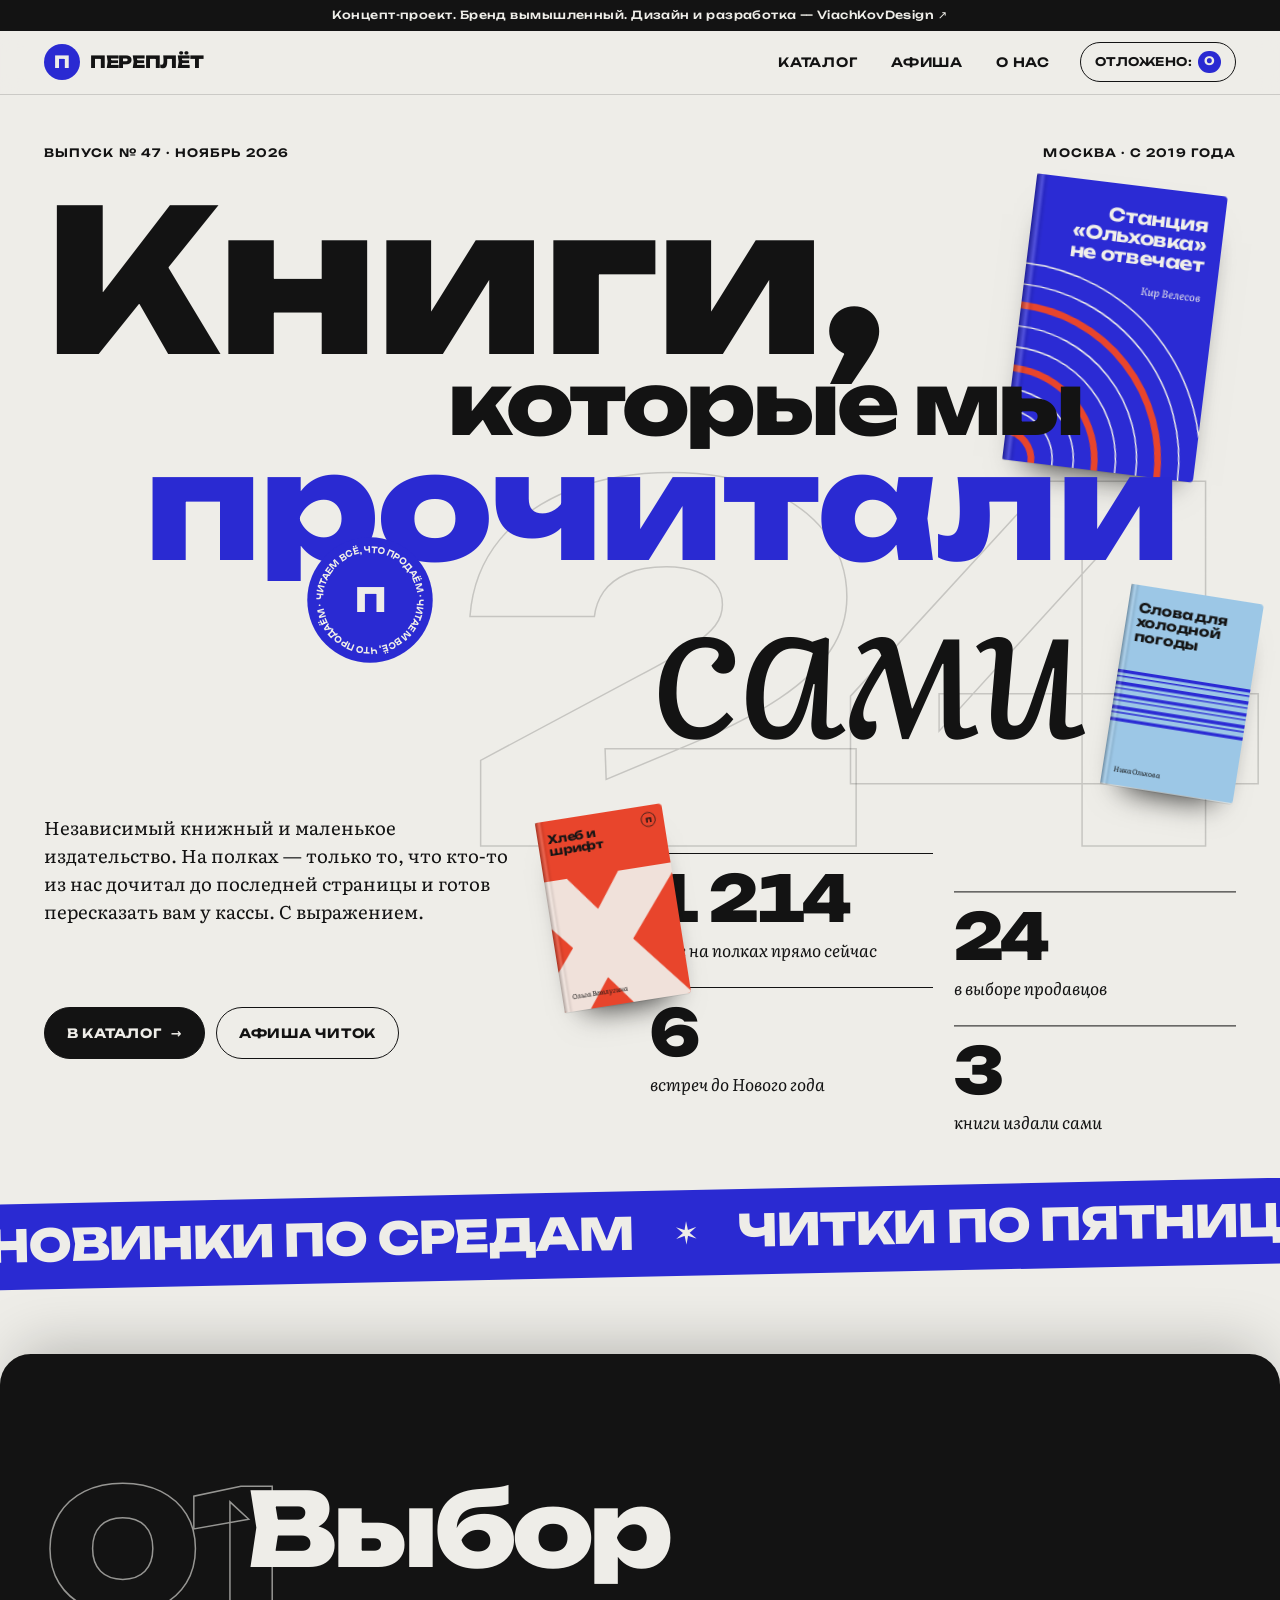
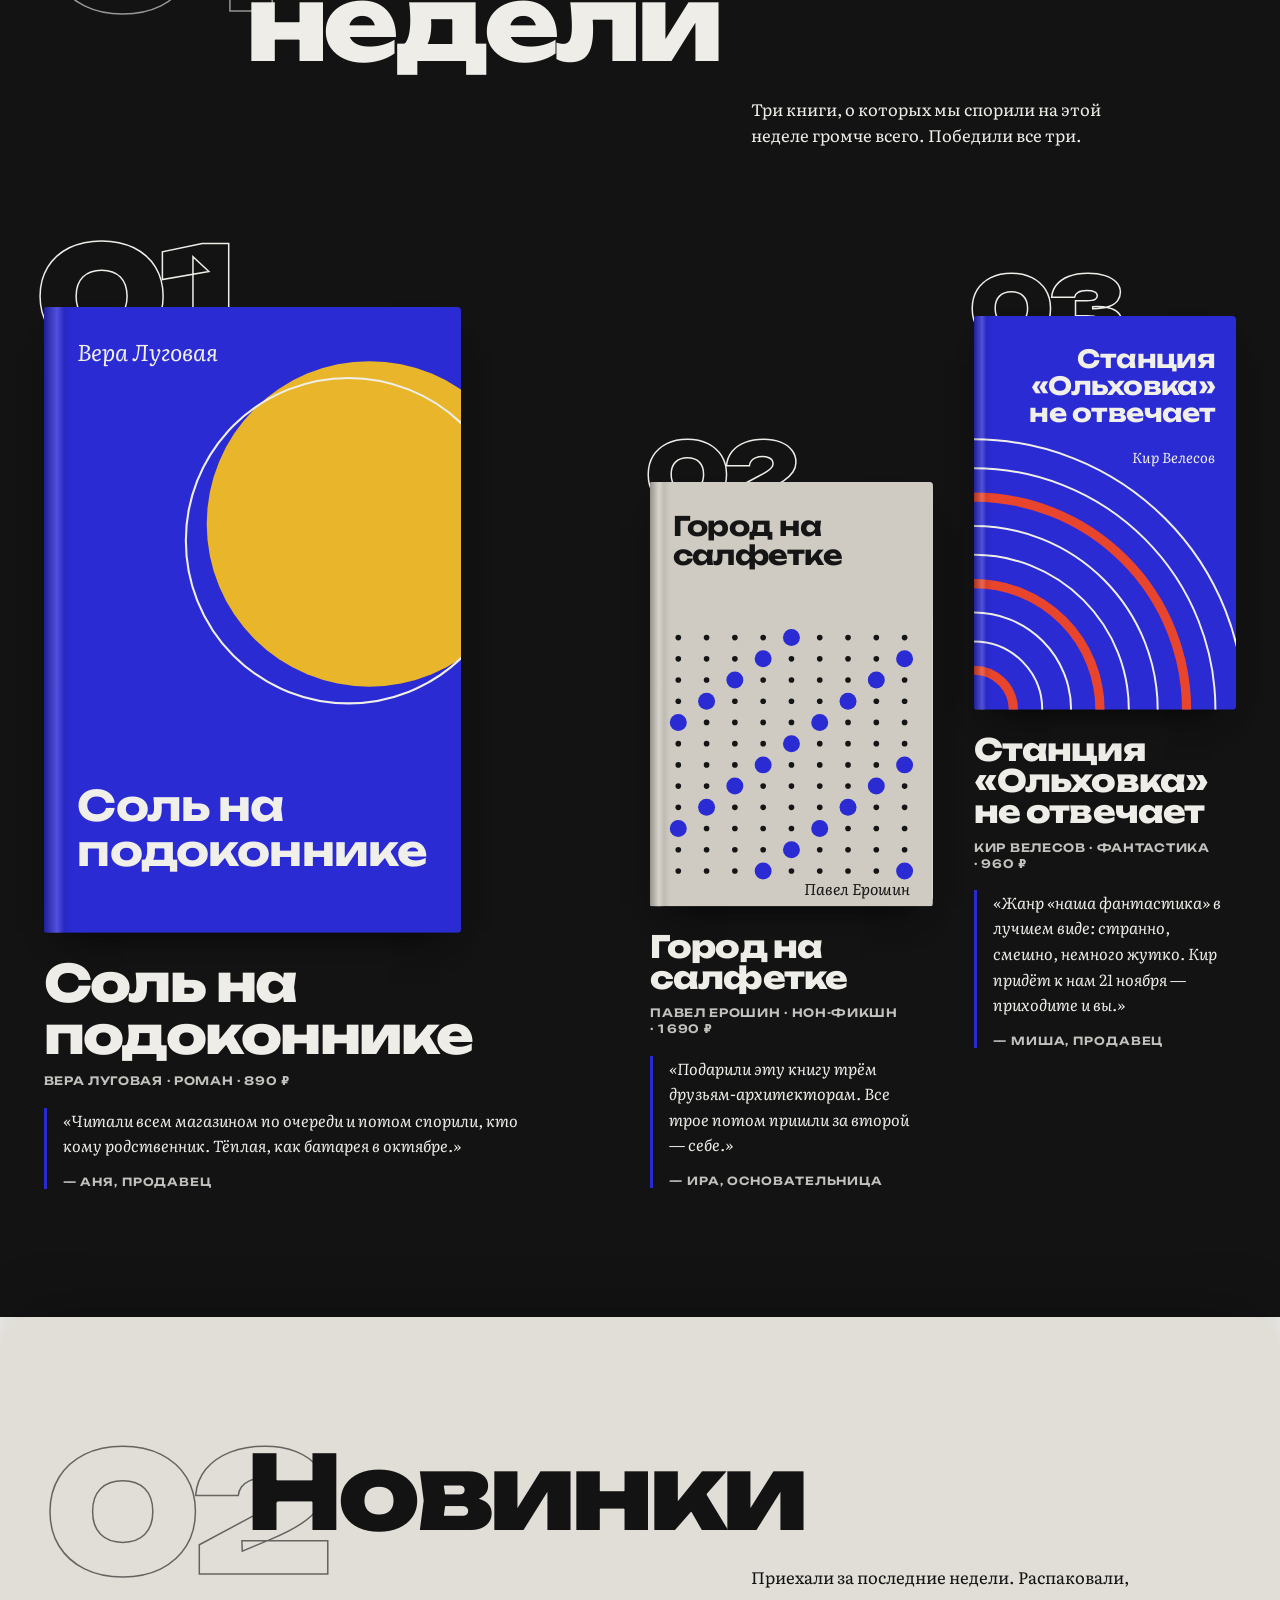
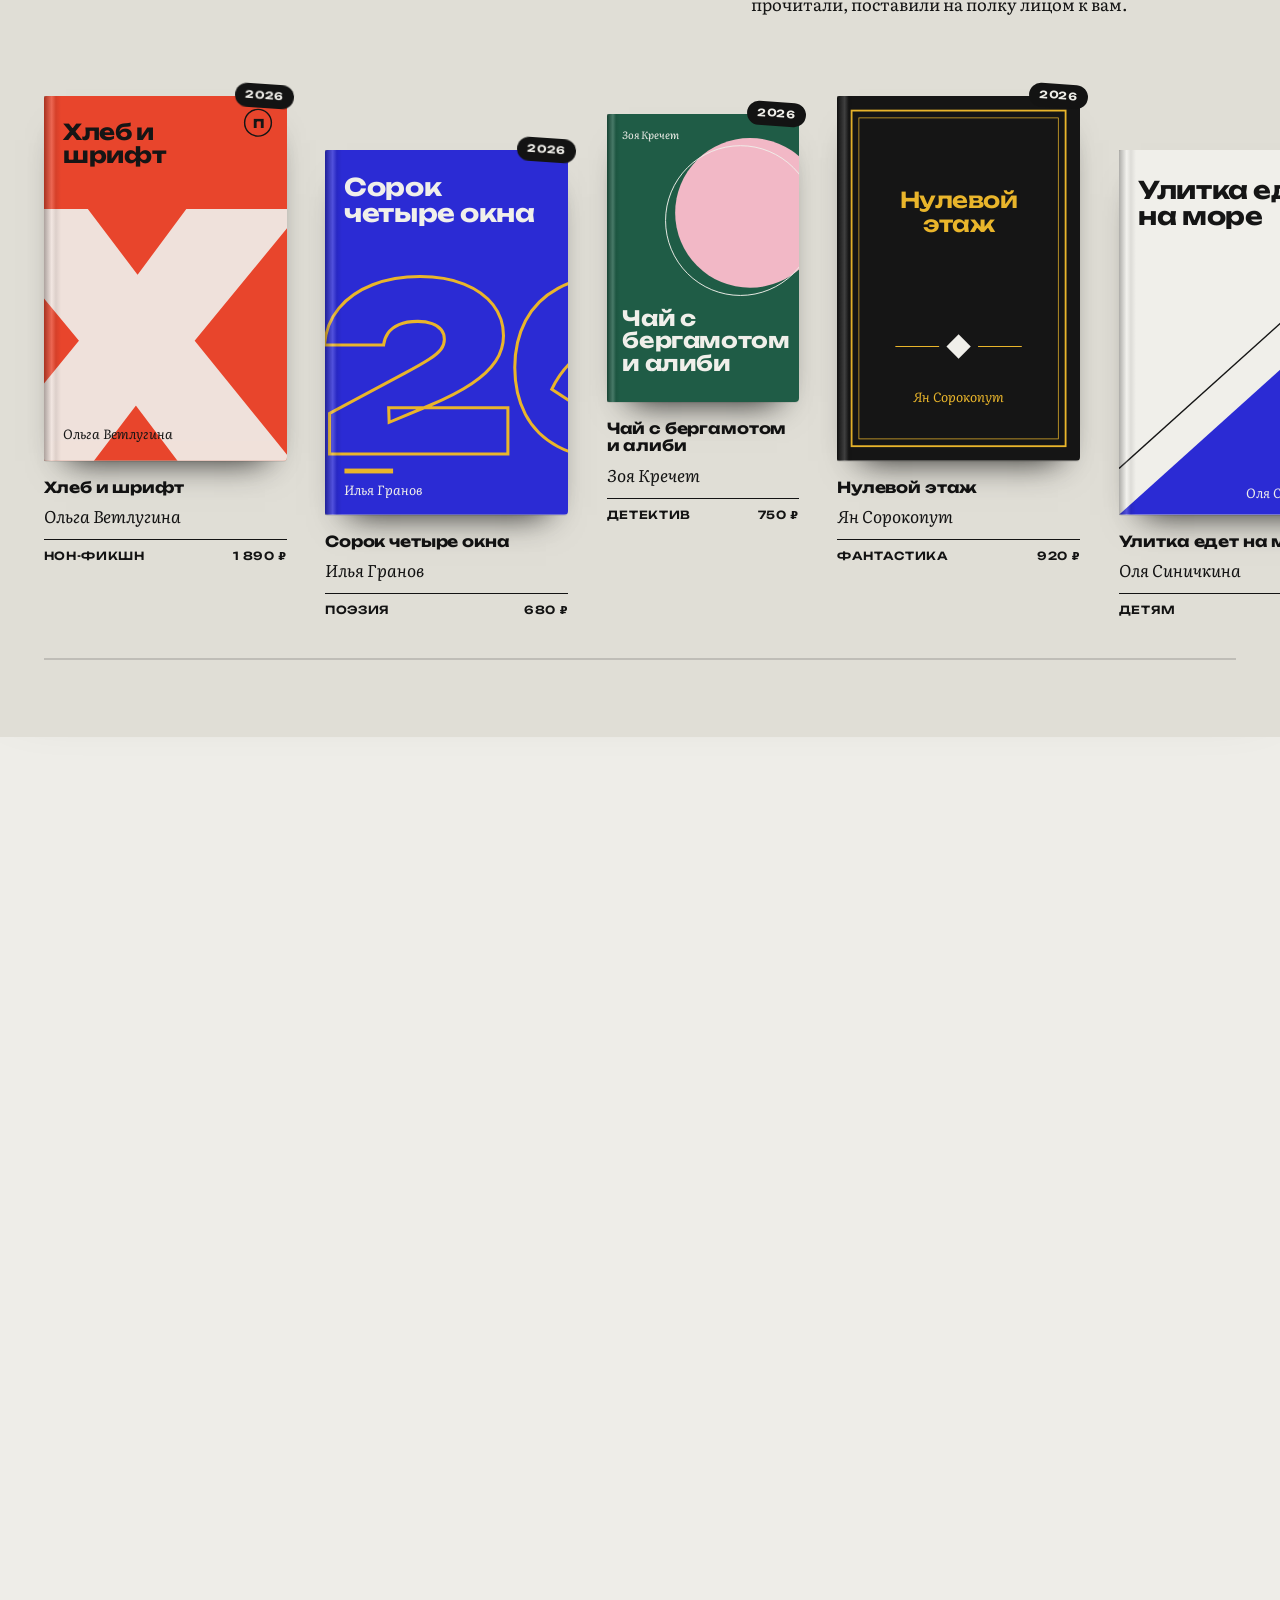
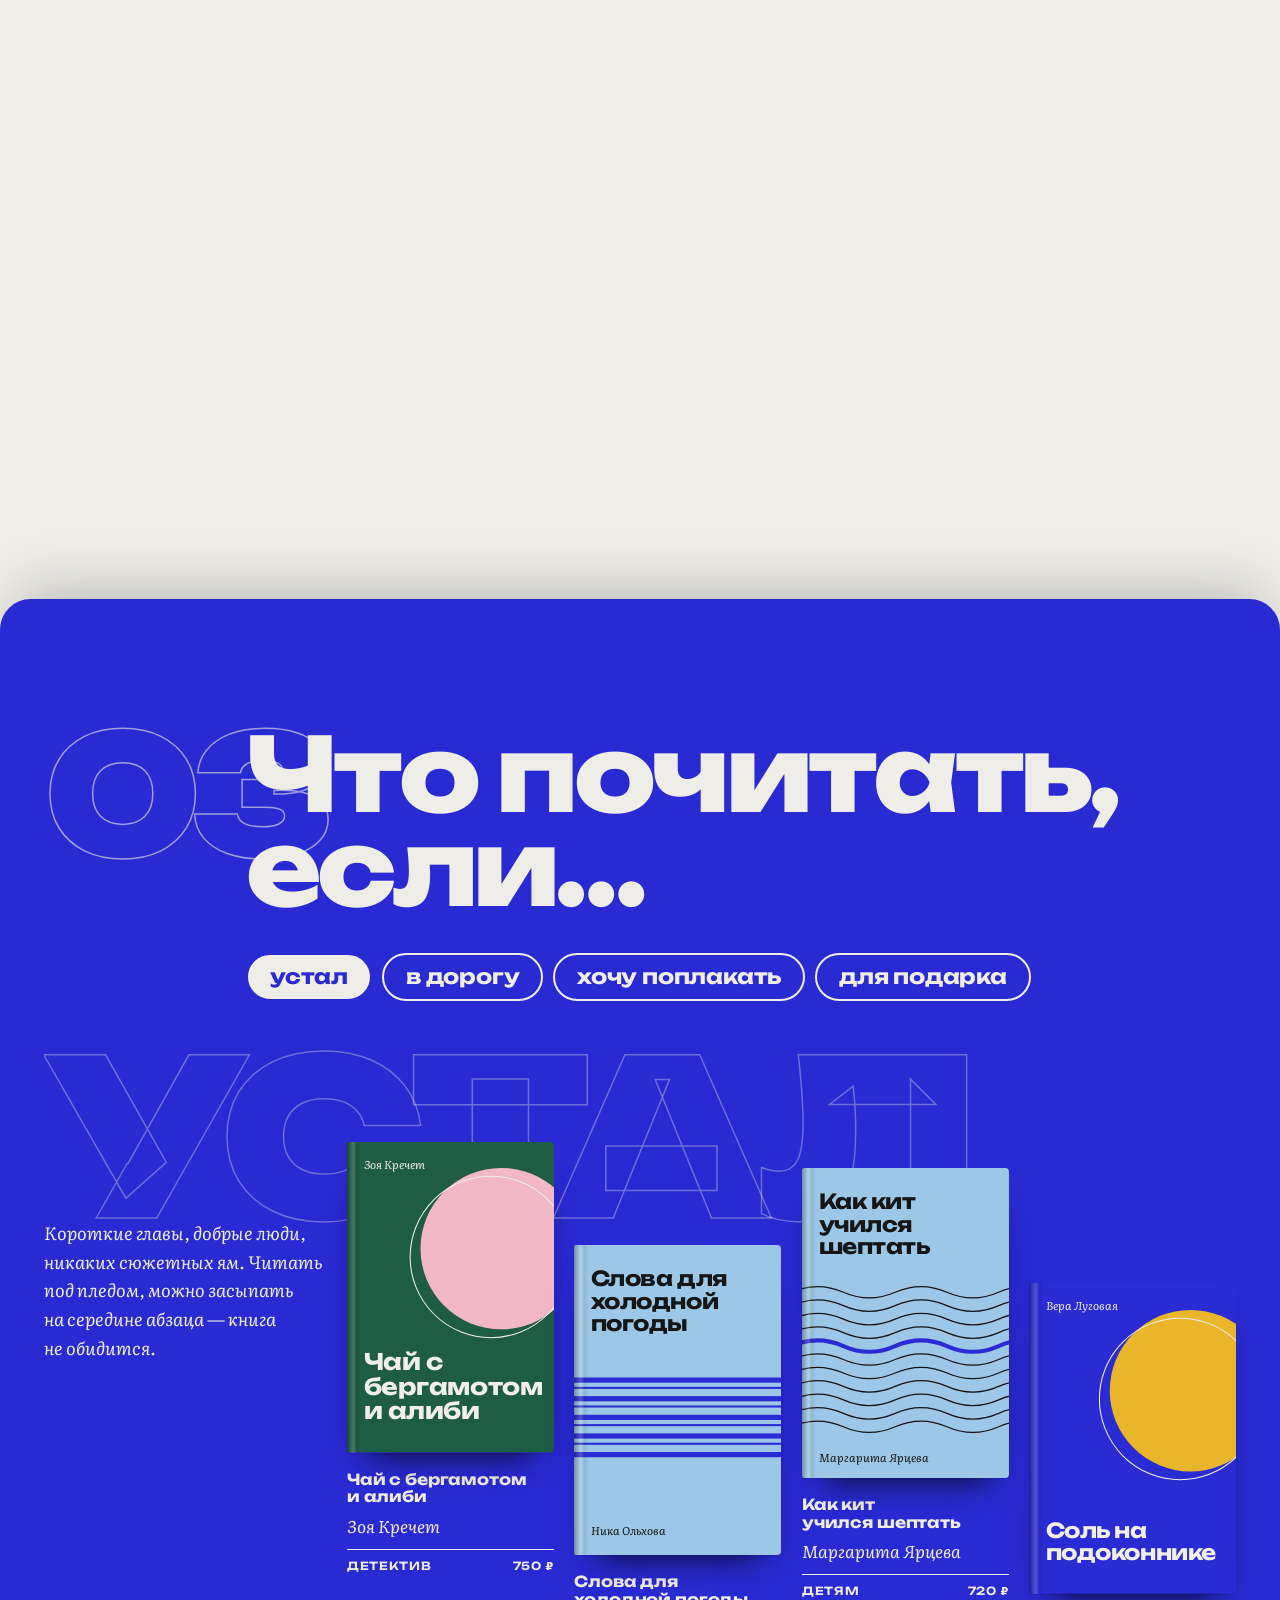
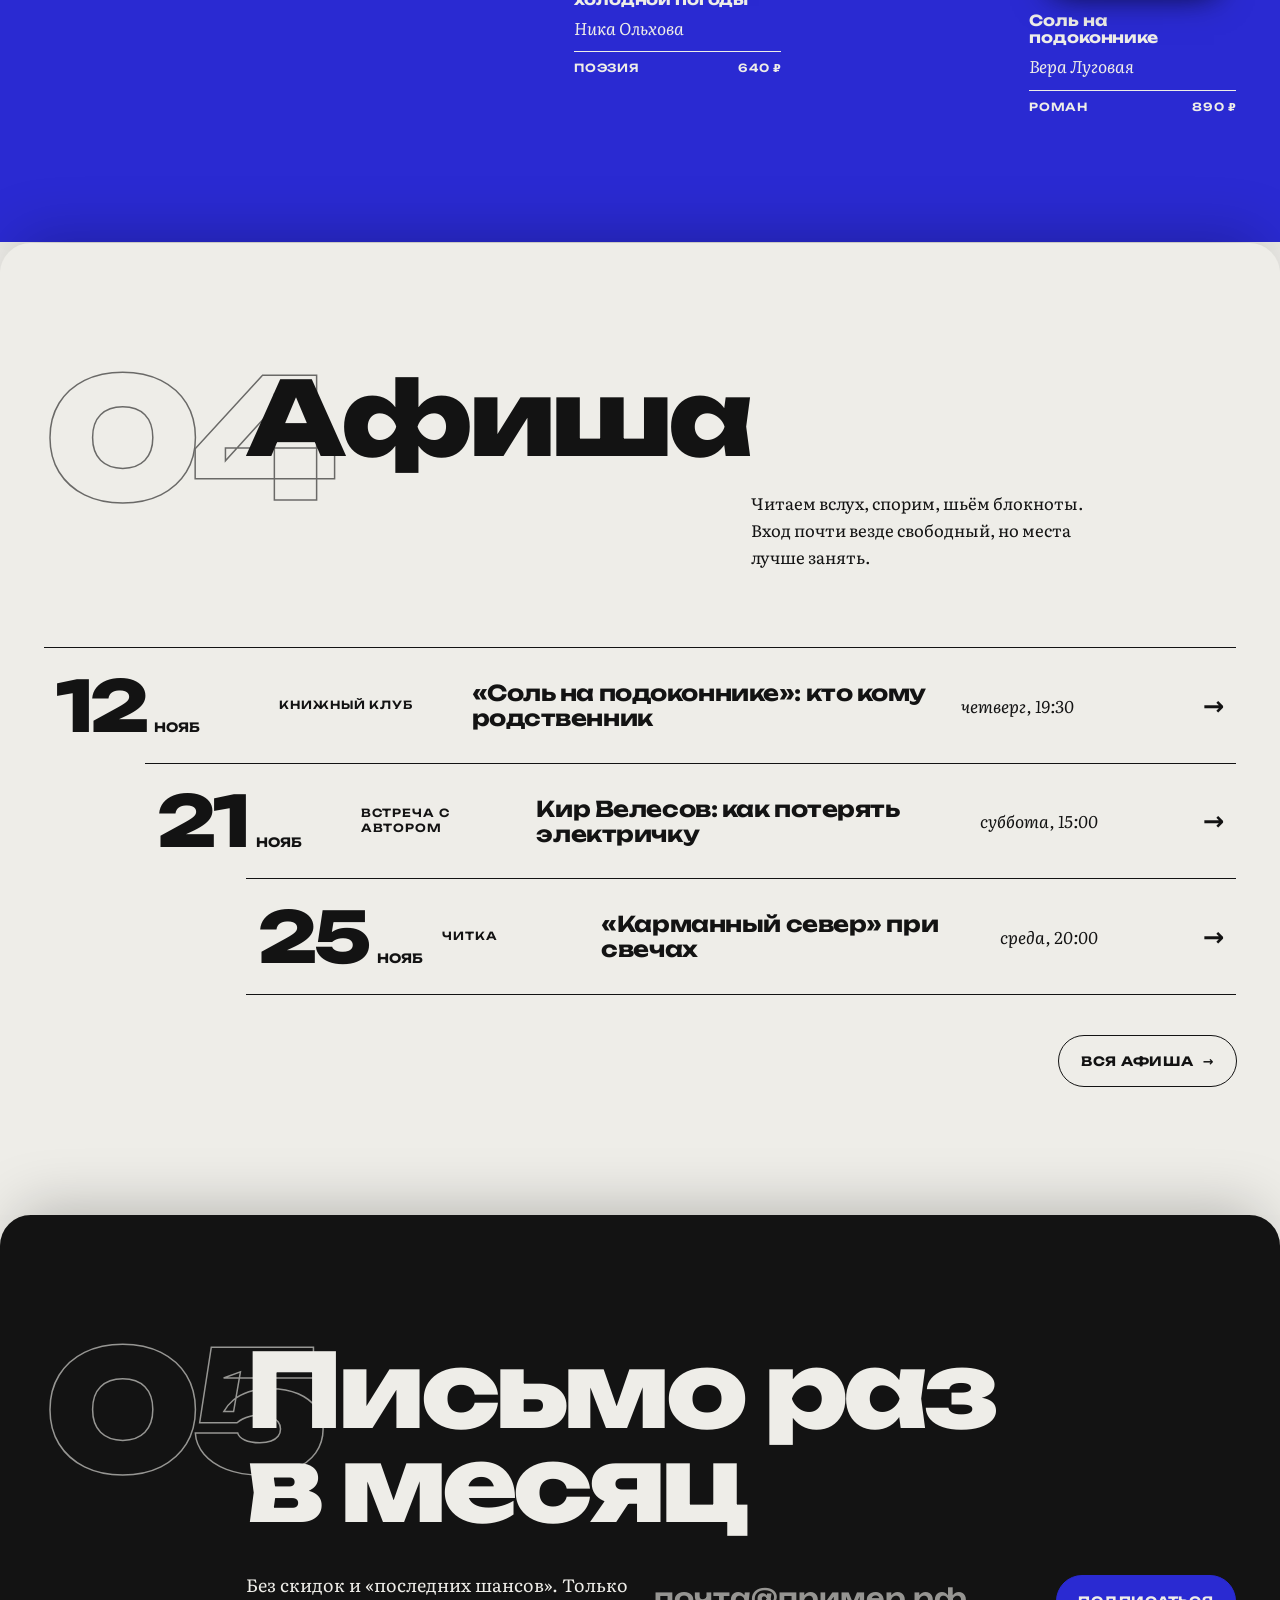
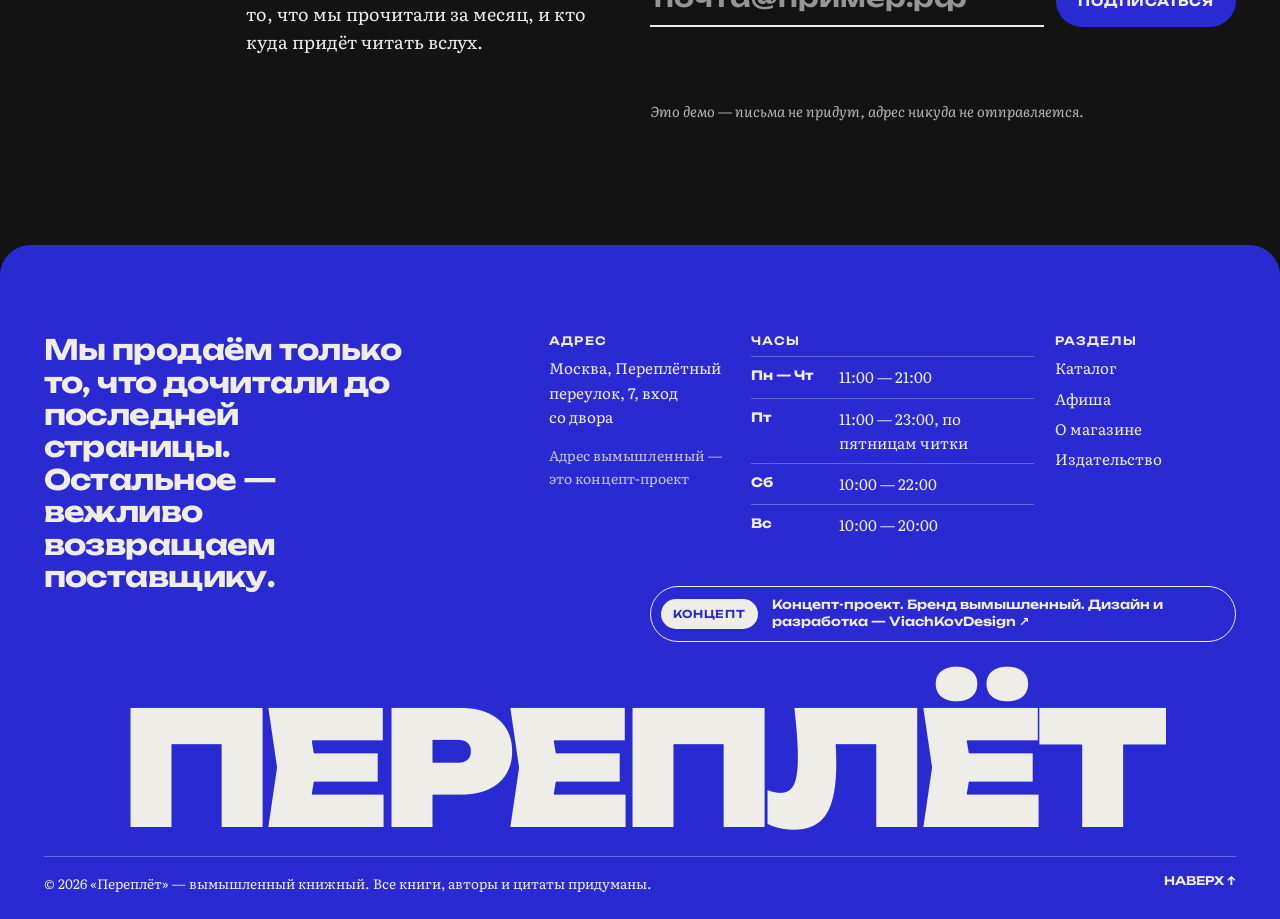
==== commit 89d9fb25: "Автотест сценария, иконки и OG-картинка, правки мобильной сетки и тегов" ====
--- a/index.html
+++ b/index.html
@@ -86,12 +86,12 @@
     </div>
   </section>
 
-  <div class="marquee" aria-hidden="true">
+  <div class="marquee-wrap"><div class="marquee" aria-hidden="true">
     <div class="marquee__track">
       <span>Новинки по средам</span><i>✶</i><span>Читки по пятницам</span><i>✶</i><span>Книжный клуб</span><i>✶</i><span>Упакуем в крафт</span><i>✶</i><span>Свои издания</span><i>✶</i>
       <span>Новинки по средам</span><i>✶</i><span>Читки по пятницам</span><i>✶</i><span>Книжный клуб</span><i>✶</i><span>Упакуем в крафт</span><i>✶</i><span>Свои издания</span><i>✶</i>
     </div>
-  </div>
+  </div></div>
 
   <div class="stack-wrap">
   <section class="week panel panel--ink" aria-labelledby="week-title" data-stack>
--- a/css/style.css
+++ b/css/style.css
@@ -209,10 +209,9 @@
 .card__meta { display: flex; justify-content: space-between; gap: 12px; margin-top: 10px; padding-top: 10px; border-top: 1px solid currentColor; font: 600 .7rem/1.2 var(--f-display); text-transform: uppercase; letter-spacing: .06em; }
 .card__meta span:last-child { white-space: nowrap; }
 .tag { display: inline-block; font: 700 .64rem/1 var(--f-display); text-transform: uppercase; letter-spacing: .08em; padding: 7px 10px; border-radius: 999px; background: var(--ink); color: var(--paper); margin: 0; }
-.card .tag { position: absolute; top: 10px; right: -8px; z-index: 2; pointer-events: none; transform: rotate(4deg); }
+.card .tag { position: absolute; top: -12px; right: -8px; z-index: 2; pointer-events: none; transform: rotate(4deg); }
 .card .tag + .tag, .tag--house { background: var(--accent); }
-.card .tag--house { top: 40px; transform: rotate(-3deg); }
-.card .tag--new + .tag--house { top: 40px; }
+.card .tag--house { top: -12px; left: -8px; right: auto; transform: rotate(-4deg); }
 
 /* ---------- заголовки секций ---------- */
 .sec-head { align-items: end; margin-bottom: clamp(40px, 6vw, 96px); }
@@ -271,6 +270,7 @@
 @keyframes spin { to { transform: rotate(360deg); } }
 
 /* бегущая строка */
+.marquee-wrap { overflow: clip; padding: 24px 0; margin: -34px 0 -24px; position: relative; z-index: 6; }
 .marquee { background: var(--accent); color: var(--paper); overflow: clip; padding: clamp(14px, 1.6vw, 24px) 0; transform: rotate(-1.2deg) scale(1.02); position: relative; z-index: 6; margin: -10px 0 0; }
 .marquee__track { display: flex; width: max-content; gap: clamp(20px, 3vw, 48px); align-items: center; animation: marquee 32s linear infinite; font: 800 clamp(1.4rem, 3.4vw, 3.6rem)/1 var(--f-display); text-transform: uppercase; letter-spacing: -.02em; white-space: nowrap; }
 .marquee__track i { font-style: normal; font-size: .7em; }
@@ -404,7 +404,7 @@
 .page-hero { position: relative; padding-top: clamp(32px, 5vw, 80px); padding-bottom: clamp(32px, 5vw, 80px); align-items: end; overflow: clip; }
 .page-hero__kicker { grid-column: 1 / 6; grid-row: 1; }
 .page-hero__title { grid-column: 1 / 11; grid-row: 2; font-size: clamp(3.6rem, 16vw, 20rem); font-weight: 800; letter-spacing: -.06em; line-height: .85; position: relative; z-index: 2; }
-.page-hero__count { grid-column: 10 / 13; grid-row: 1 / 3; align-self: start; justify-self: end; font: 900 clamp(5rem, 22vw, 26rem)/.8 var(--f-display); letter-spacing: -.08em; color: var(--accent); position: relative; z-index: 1; }
+.page-hero__count { grid-column: 9 / 13; grid-row: 1 / 3; align-self: start; justify-self: end; font: 900 clamp(5rem, 22vw, 26rem)/.8 var(--f-display); letter-spacing: -.08em; color: transparent; -webkit-text-stroke: 2px var(--accent); transform: translateY(-12%); position: relative; z-index: 1; }
 .page-hero__lead { grid-column: 7 / 12; grid-row: 3; margin-top: clamp(24px, 3vw, 48px); font-size: clamp(1.05rem, 1.4vw, 1.3rem); }
 
 /* ---------- каталог ---------- */
@@ -456,9 +456,9 @@
 .book.is-active .book__cover, .book:target .book__cover { view-transition-name: book-cover; }
 html.vt-leaving .book .book__cover { view-transition-name: none; }
 .book__head { grid-column: 5 / 13; grid-row: 2; z-index: 2; padding-top: clamp(16px, 4vw, 80px); }
-.book__head .tag { margin-bottom: 18px; }
+.book__head .tag { margin: 0 0 18px calc(var(--col) + var(--gutter)); }
 .book__title { font-size: clamp(2.2rem, 6.4vw, 7.6rem); font-weight: 800; letter-spacing: -.05em; line-height: .95; }
-.book__title span { background: var(--paper); -webkit-box-decoration-break: clone; box-decoration-break: clone; padding: 0 .12em 0 .06em; }
+.book__title > span { background: var(--paper); -webkit-box-decoration-break: clone; box-decoration-break: clone; padding: 0 .12em 0 .06em; }
 .book__author { font: italic 400 clamp(1.3rem, 2.4vw, 2.4rem)/1.2 var(--f-text); margin: 18px 0 0 calc(1 * (var(--col) + var(--gutter))); }
 .book__price { grid-column: 7 / 10; grid-row: 3; font: 800 clamp(2.4rem, 4.4vw, 5rem)/1 var(--f-display); letter-spacing: -.05em; z-index: 2; margin: 0; white-space: nowrap; }
 .book__text { grid-column: 7 / 12; grid-row: 4; z-index: 2; font-size: clamp(1.05rem, 1.35vw, 1.3rem); }
@@ -488,7 +488,7 @@
 /* ---------- афиша ---------- */
 .events { padding: clamp(24px, 3vw, 48px) var(--pad) clamp(64px, 8vw, 120px); }
 .events__list { display: grid; grid-template-columns: repeat(12, minmax(0, 1fr)); column-gap: var(--gutter); row-gap: clamp(28px, 4vw, 64px); }
-.event { position: relative; display: grid; grid-template-columns: minmax(120px, 2fr) 6fr minmax(90px, 2fr); gap: var(--gutter); align-items: start; padding: clamp(24px, 3vw, 44px); border: 1.5px solid var(--ink); border-radius: var(--radius-sheet); background: var(--paper); transition: background .4s, color .4s, transform .6s var(--ease-out); scroll-margin-top: calc(var(--header-h) + 24px); }
+.event { position: relative; display: grid; grid-template-columns: clamp(150px, 15vw, 280px) minmax(0, 1fr) clamp(90px, 11vw, 180px); gap: var(--gutter); align-items: start; padding: clamp(24px, 3vw, 44px); border: 1.5px solid var(--ink); border-radius: var(--radius-sheet); background: var(--paper); transition: background .4s, color .4s, transform .6s var(--ease-out); scroll-margin-top: calc(var(--header-h) + 24px); }
 .event:nth-child(odd) { grid-column: 1 / 11; }
 .event:nth-child(even) { grid-column: 3 / 13; }
 .event:nth-child(3n) { background: var(--ink); color: var(--paper); border-color: var(--ink); }
@@ -496,7 +496,7 @@
 .event:nth-child(3n) :focus-visible { outline-color: var(--paper); }
 .event:target { box-shadow: 0 0 0 4px var(--accent); }
 .event__date { margin: 0; display: grid; }
-.event__date b { font: 900 clamp(4rem, 9vw, 10rem)/.8 var(--f-display); letter-spacing: -.07em; }
+.event__date b { font: 900 clamp(4rem, 7.6vw, 9rem)/.8 var(--f-display); letter-spacing: -.07em; }
 .event__date span { font: 800 clamp(1rem, 1.6vw, 1.6rem) var(--f-display); text-transform: uppercase; color: var(--accent); margin-top: 8px; }
 .event:nth-child(3n) .event__date span { color: #9C9CFF; }
 .event__type { font: 600 .72rem/1.3 var(--f-display); text-transform: uppercase; letter-spacing: .08em; }
@@ -522,7 +522,7 @@
 .about-hero { position: relative; padding-top: clamp(32px, 5vw, 80px); padding-bottom: clamp(48px, 7vw, 120px); row-gap: 24px; overflow: clip; }
 .about-hero__kicker { grid-column: 1 / 5; grid-row: 1; }
 .about-hero__title { grid-column: 1 / 11; grid-row: 2; font-size: clamp(2.8rem, 9vw, 11rem); font-weight: 800; letter-spacing: -.055em; line-height: .9; position: relative; z-index: 2; }
-.about-hero__year { position: absolute; right: var(--pad); top: 26%; font: 900 clamp(6rem, 30vw, 34rem)/.8 var(--f-display); color: transparent; -webkit-text-stroke: 1.5px var(--accent); letter-spacing: -.07em; z-index: 0; pointer-events: none; opacity: .7; }
+.about-hero__year { position: absolute; right: var(--pad); top: 6%; font: 900 clamp(6rem, 30vw, 34rem)/.8 var(--f-display); color: transparent; -webkit-text-stroke: 1.5px var(--accent); letter-spacing: -.07em; z-index: 0; pointer-events: none; opacity: .38; }
 .about-hero__text { grid-column: 6 / 12; grid-row: 3; columns: 2; column-gap: var(--gutter); font-size: clamp(1.02rem, 1.25vw, 1.2rem); margin-top: clamp(24px, 4vw, 64px); position: relative; z-index: 2; }
 .about-hero__text p { break-inside: avoid; }
 .about-hero__facts { grid-column: 1 / 5; grid-row: 3 / 5; position: relative; z-index: 2; margin-top: clamp(24px, 4vw, 64px); display: grid; gap: 20px; }
@@ -561,6 +561,7 @@
 .visit__map { grid-column: 1 / 8; grid-row: 2; }
 .visit__map svg { width: 100%; height: auto; border: 1.5px solid var(--ink); border-radius: var(--radius-sheet); }
 .visit__map figcaption { font-style: italic; color: var(--ink-2); margin-top: 10px; font-size: .9rem; }
+svg .halo { paint-order: stroke; stroke: var(--paper); stroke-width: 5px; stroke-linejoin: round; }
 .map-route { animation: route 1.6s linear infinite; }
 @keyframes route { to { stroke-dashoffset: -24; } }
 .map-pin { animation: pin 2.4s var(--ease-out) infinite; transform-box: fill-box; }
@@ -575,11 +576,11 @@
 /* ---------- подвал ---------- */
 .site-footer { position: relative; z-index: 10; background: var(--accent); color: var(--paper); padding: clamp(56px, 7vw, 110px) var(--pad) 24px; border-radius: var(--radius-sheet) var(--radius-sheet) 0 0; margin-top: calc(-1 * var(--radius-sheet)); overflow: clip; }
 .footer__grid { display: grid; grid-template-columns: repeat(12, minmax(0, 1fr)); column-gap: var(--gutter); row-gap: 40px; }
-.footer__claim { grid-column: 1 / 6; grid-row: 1 / 3; font: 700 clamp(1.3rem, 2.2vw, 2.2rem)/1.15 var(--f-display); letter-spacing: -.02em; }
+.footer__claim { grid-column: 1 / 5; grid-row: 1 / 3; font: 700 clamp(1.3rem, 2.2vw, 2.2rem)/1.15 var(--f-display); letter-spacing: -.02em; }
 .footer__col { font-size: .95rem; }
-.footer__grid > :nth-child(2) { grid-column: 7 / 9; }
-.footer__grid > :nth-child(3) { grid-column: 9 / 12; }
-.footer__grid > :nth-child(4) { grid-column: 12 / 13; }
+.footer__grid > :nth-child(2) { grid-column: 6 / 8; }
+.footer__grid > :nth-child(3) { grid-column: 8 / 11; }
+.footer__grid > :nth-child(4) { grid-column: 11 / 13; }
 .footer__col .muted { color: inherit; opacity: .8; }
 .footer__col li { margin-bottom: 6px; }
 .footer__col a { text-decoration: none; } .footer__col a:hover { text-decoration: underline; }
@@ -754,7 +755,7 @@
   .house__item .house__cover, .house__item--2 .house__cover, .house__item--3 .house__cover { grid-column: 1 / 5; }
   .house__item--2 .house__cover { grid-column: 3 / 7; }
   .house__item .house__text, .house__item--2 .house__text, .house__item--3 .house__text { grid-column: 1 / 7; grid-row: 2; margin-top: -40px; }
-  .visit__title { grid-column: 1 / 7; }
+  .visit__title { grid-column: 1 / 7; grid-row: 1; }
   .visit__map, .visit__info { grid-column: 1 / 7; }
   .visit__info { columns: 1; }
 
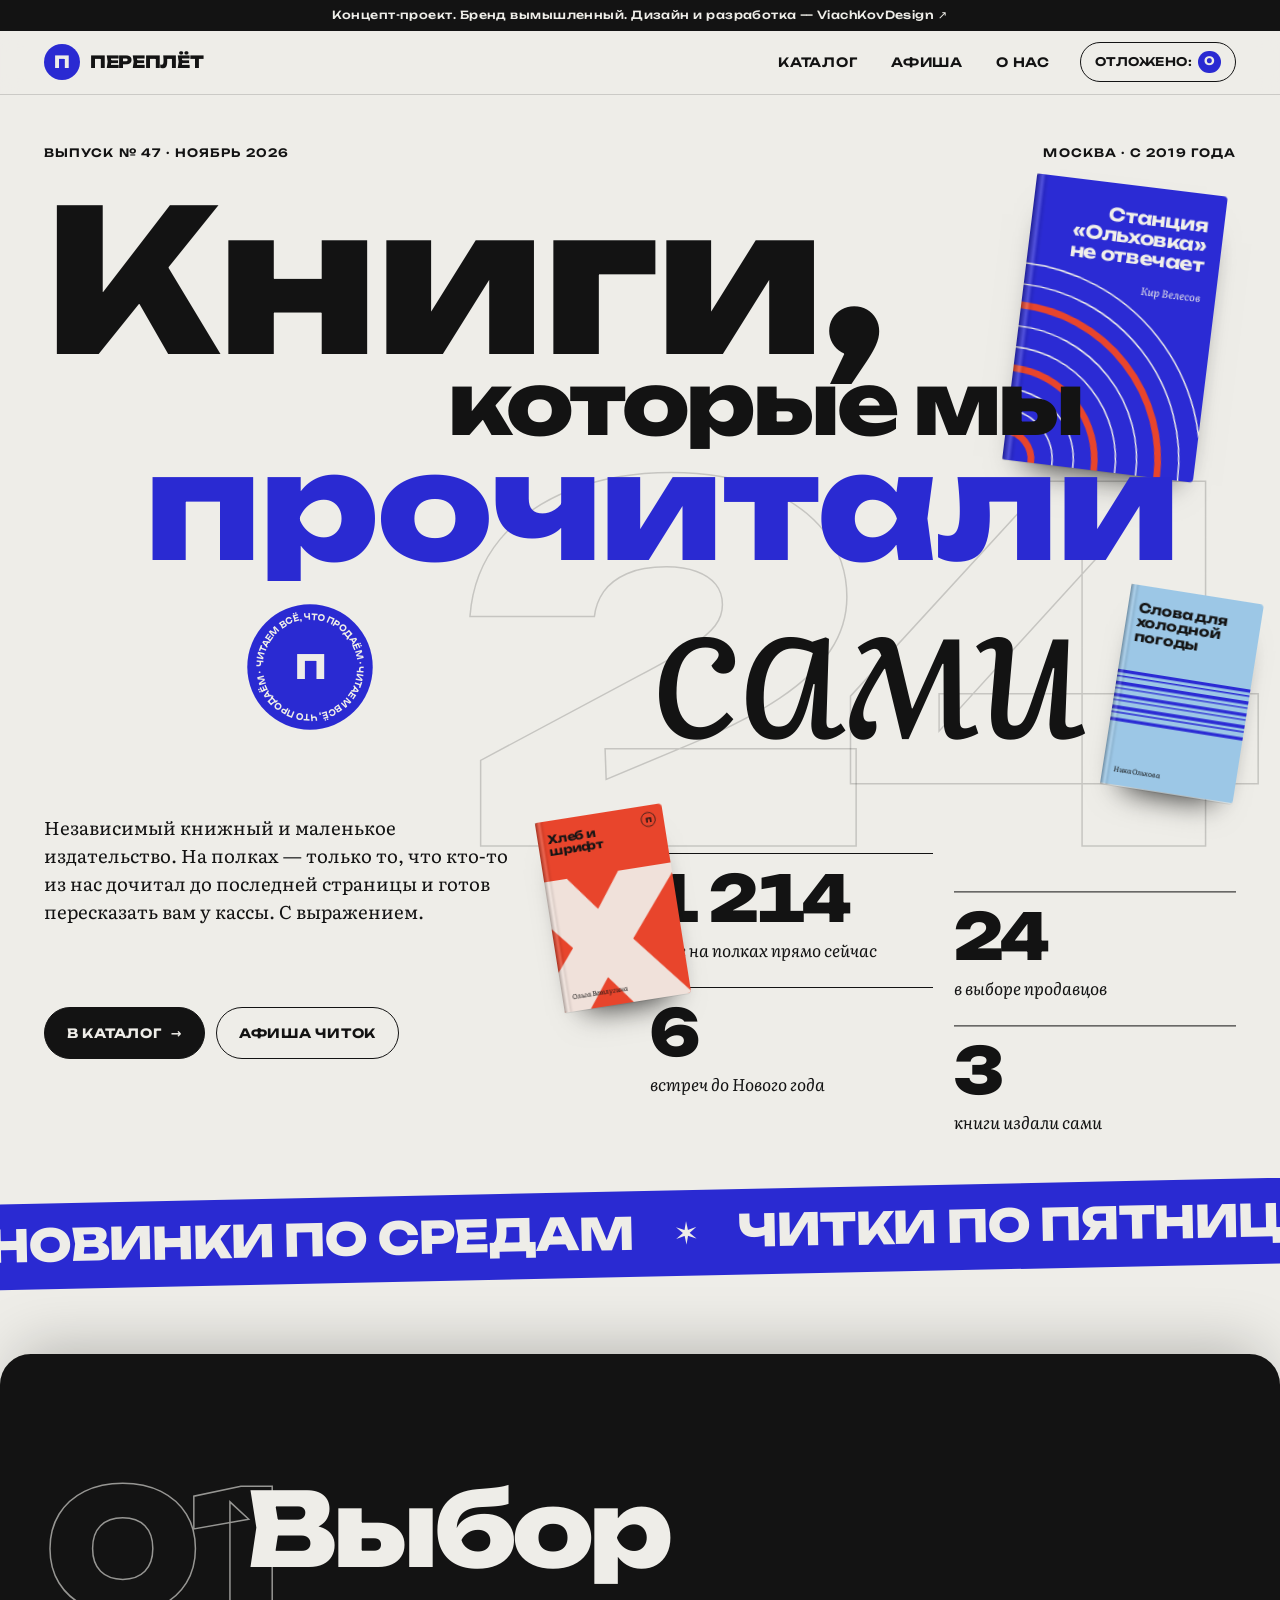
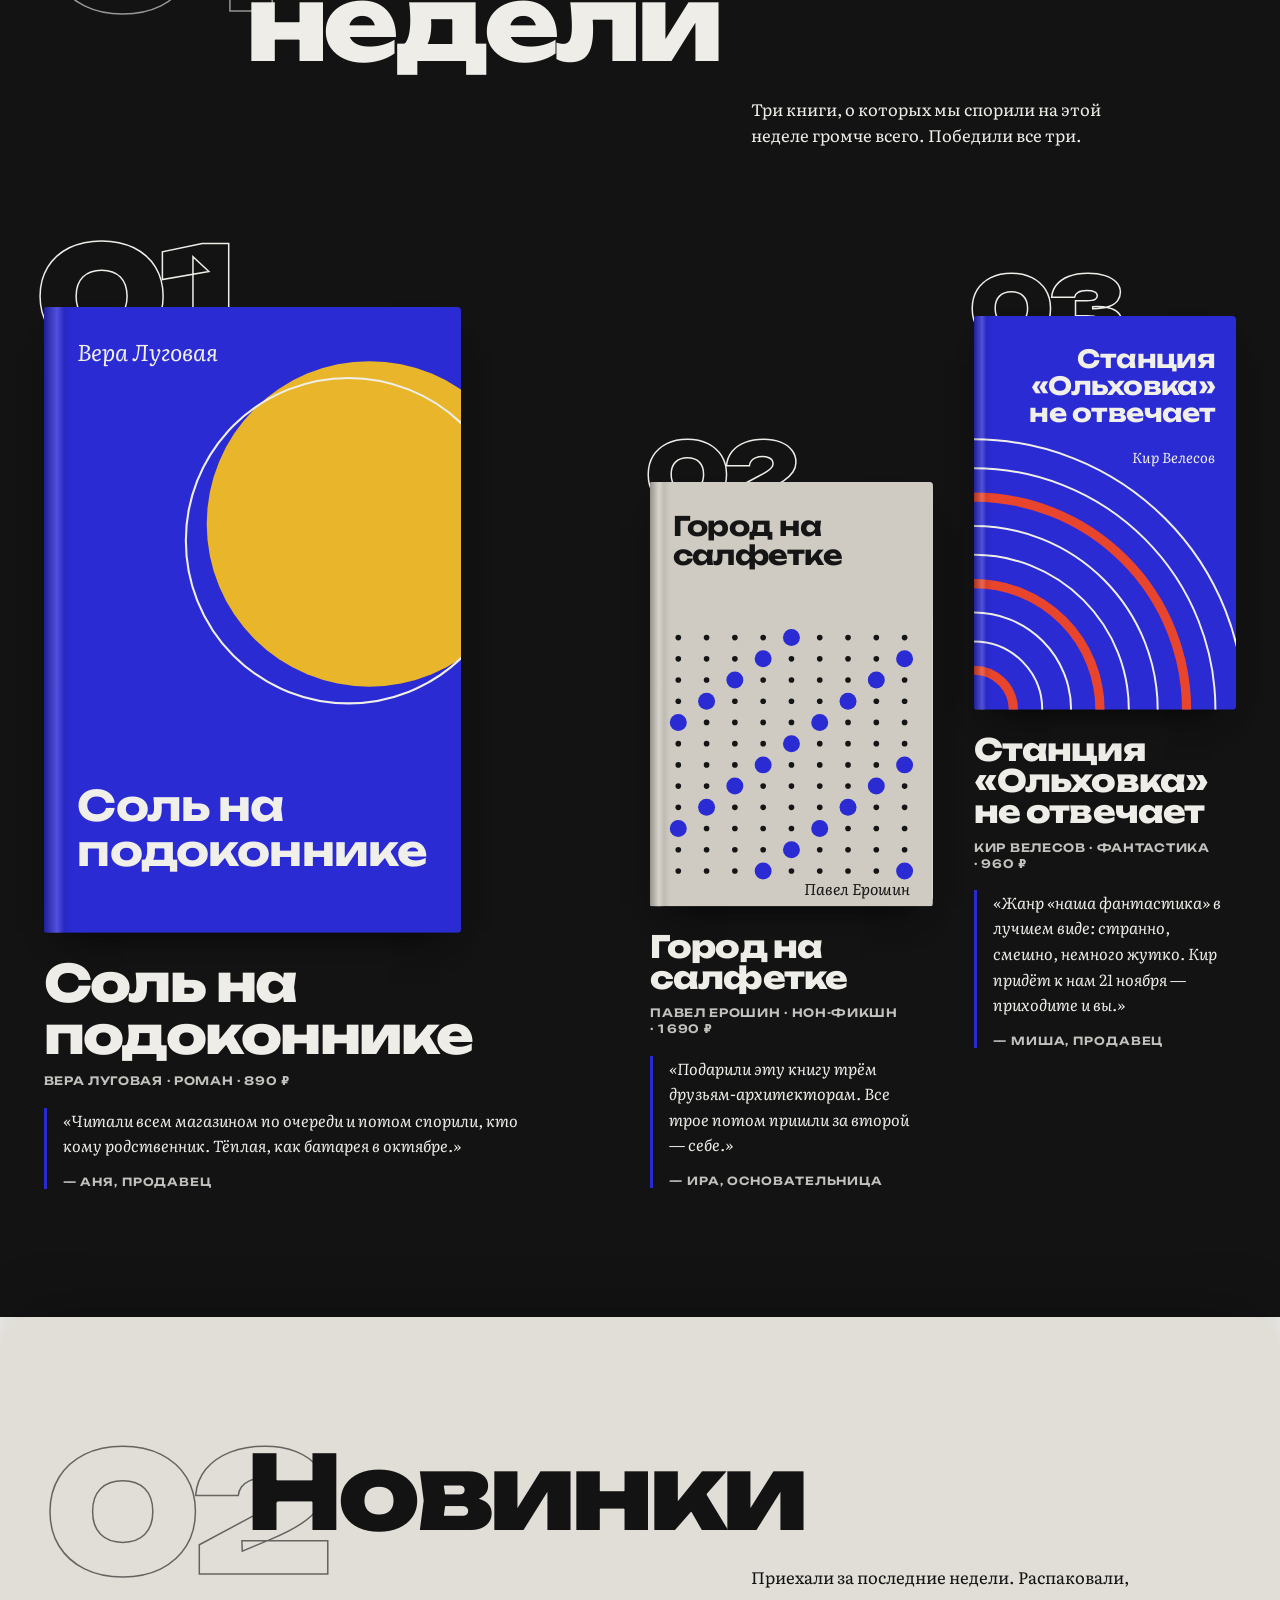
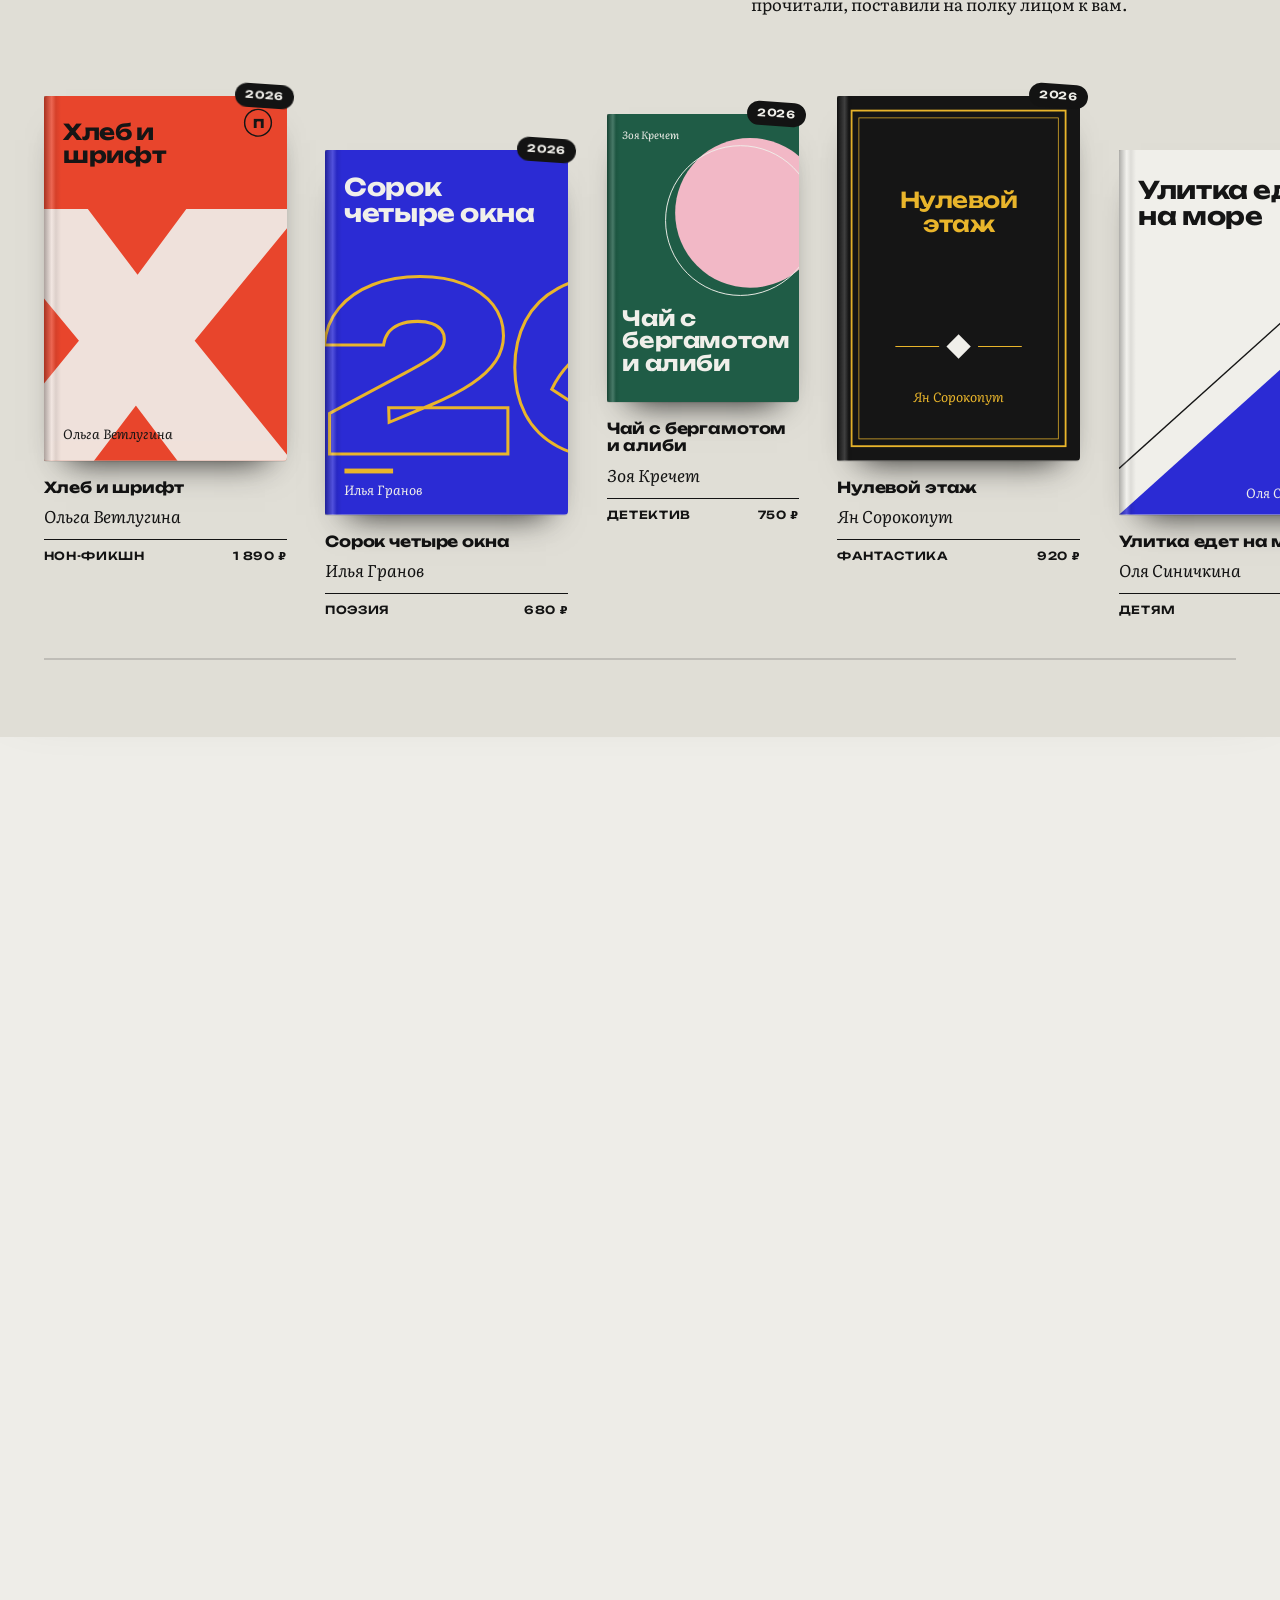
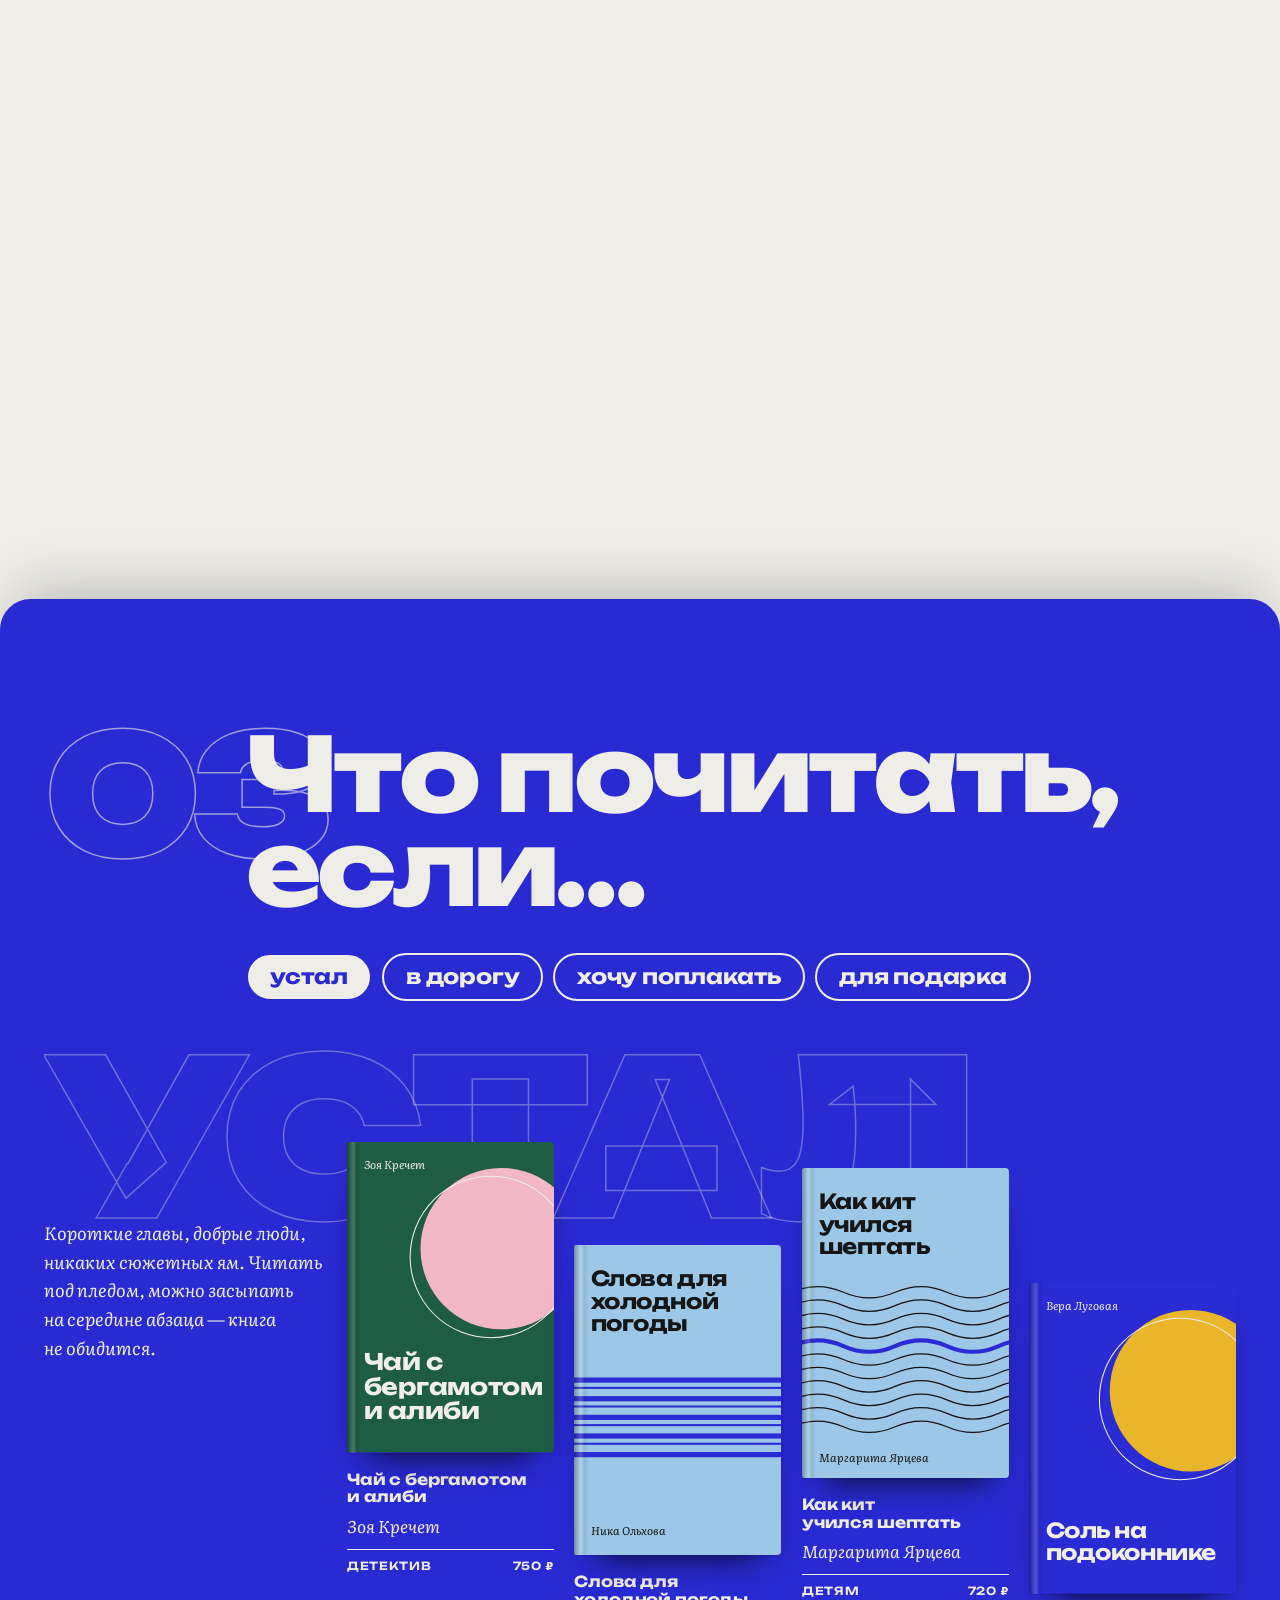
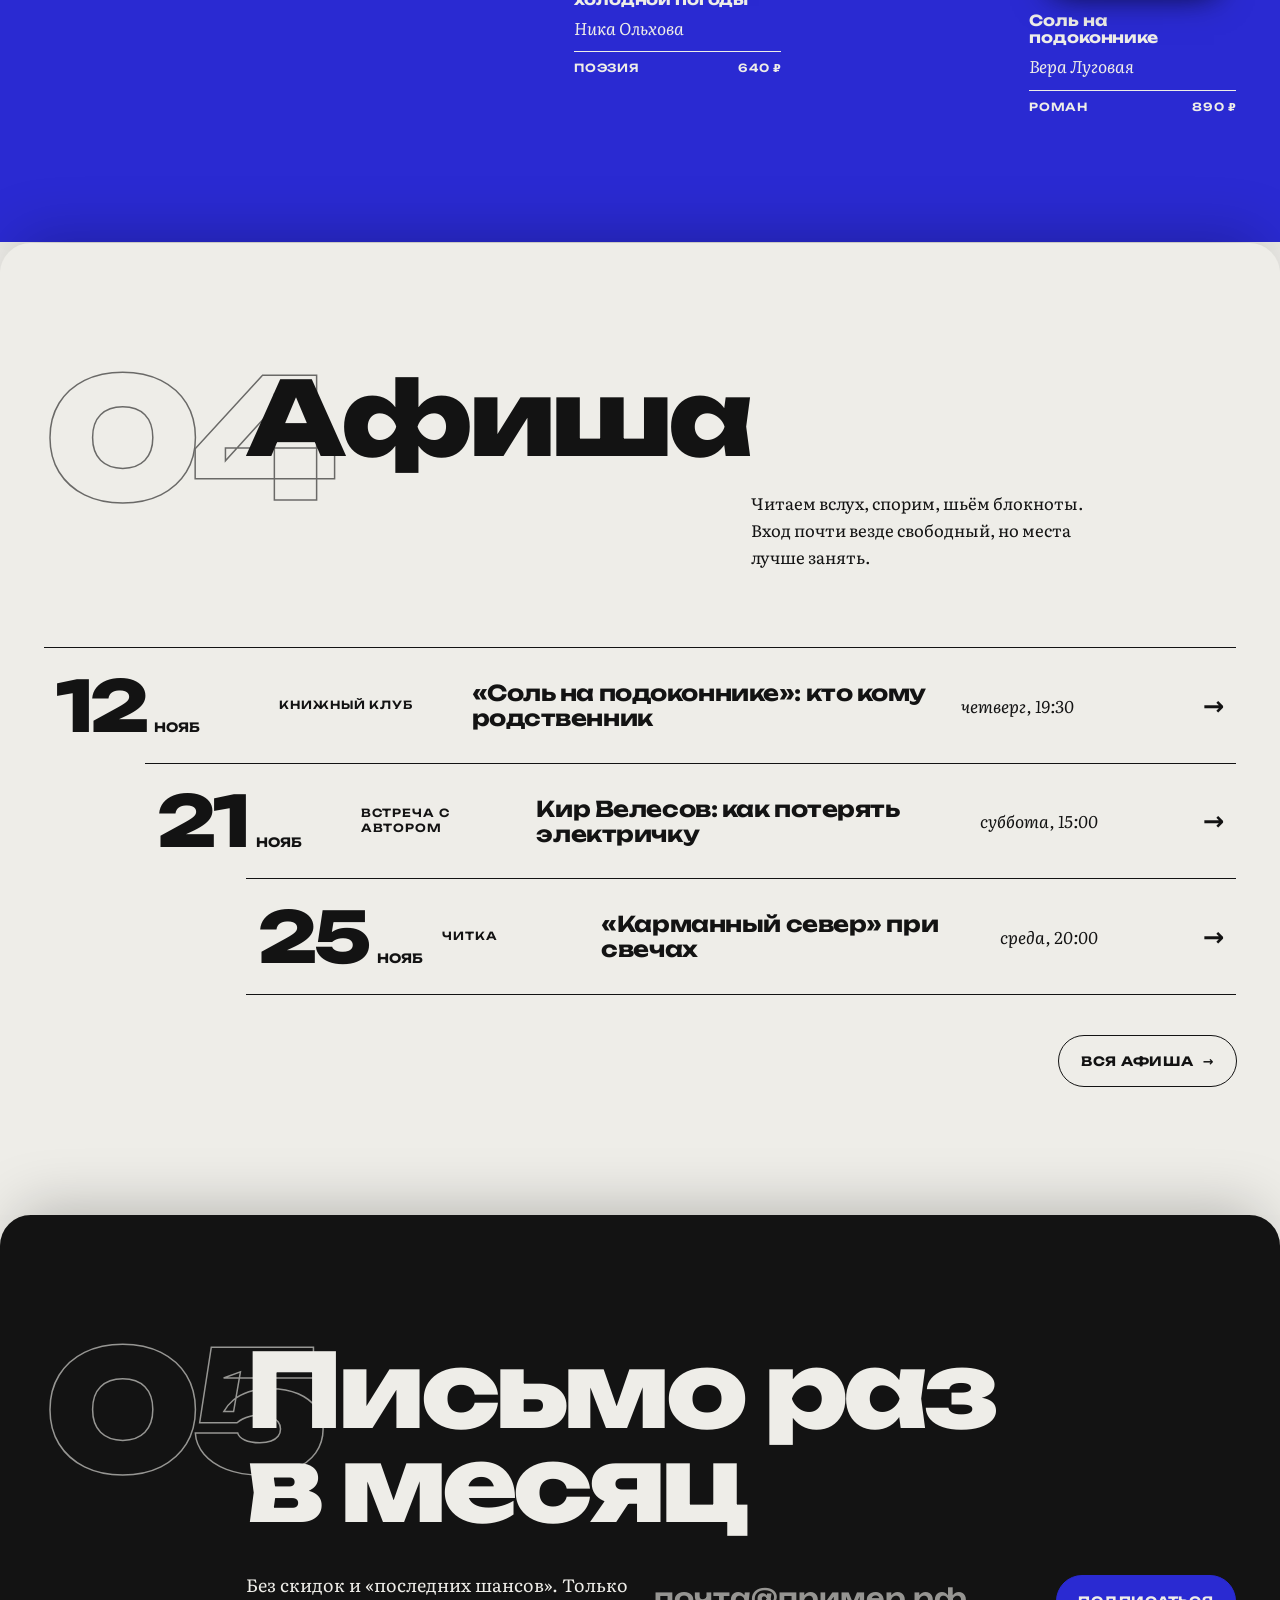
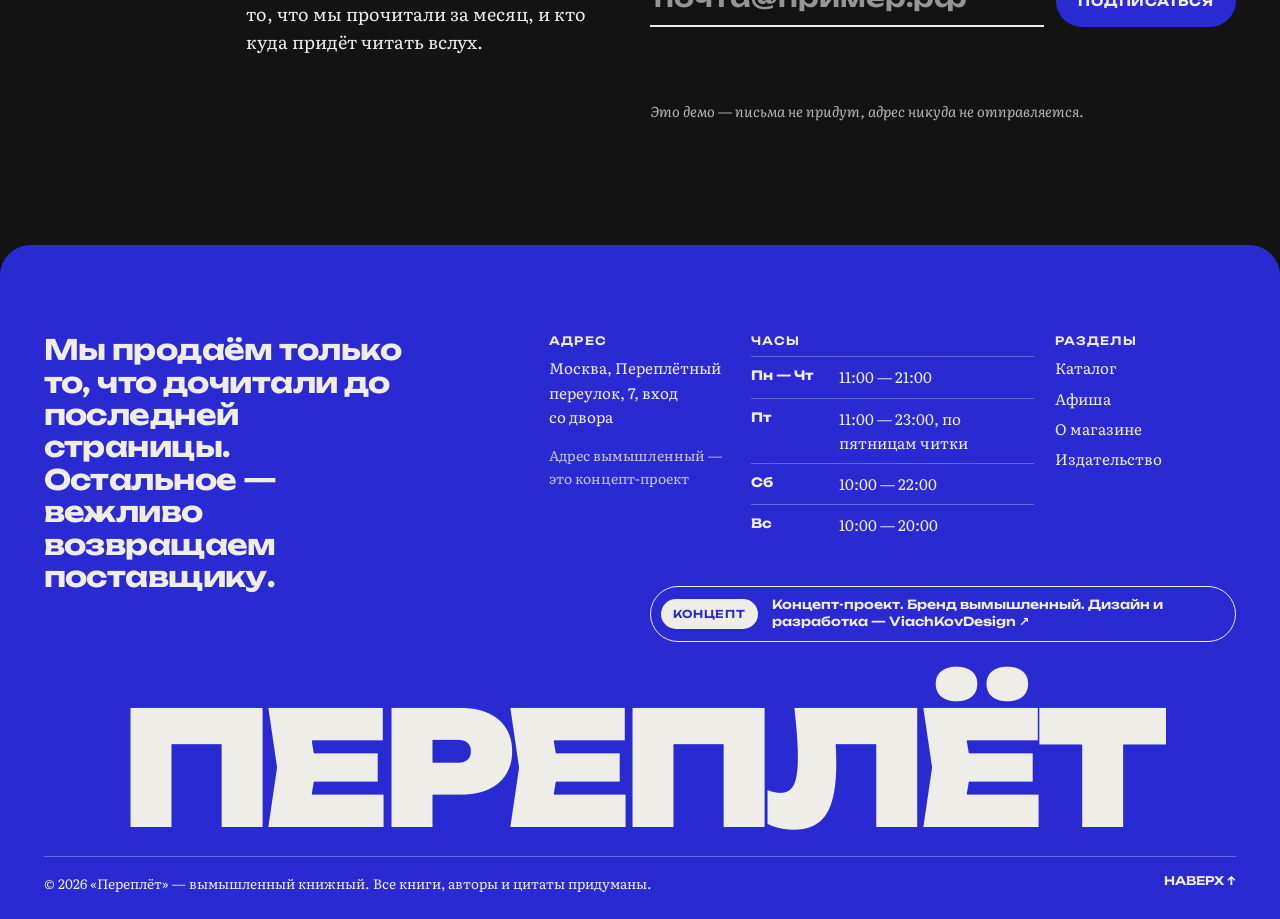
==== commit 867dabe3: "Адрес сайта pereplet-concept: canonical, og:url, og:image на всех страницах; расширен .gitignore Co-" ====
--- a/index.html
+++ b/index.html
@@ -7,12 +7,14 @@
 <meta name="description" content="Независимый книжный магазин и маленькое издательство в Москве. Концепт-проект: 24 книги, афиша читок и подборки «Что почитать, если…».">
 <meta name="theme-color" content="#EEEDE8">
 <meta name="color-scheme" content="light">
+<link rel="canonical" href="https://viachkovdesign.github.io/pereplet-concept/">
 <meta property="og:type" content="website">
+<meta property="og:url" content="https://viachkovdesign.github.io/pereplet-concept/">
 <meta property="og:locale" content="ru_RU">
 <meta property="og:site_name" content="Переплёт">
 <meta property="og:title" content="Переплёт — книги, которые мы прочитали сами">
 <meta property="og:description" content="Независимый книжный магазин и маленькое издательство в Москве. Концепт-проект: 24 книги, афиша читок и подборки «Что почитать, если…».">
-<meta property="og:image" content="https://viachkovdesign.github.io/pereplet/img/og.png">
+<meta property="og:image" content="https://viachkovdesign.github.io/pereplet-concept/img/og.png">
 <meta property="og:image:width" content="1200">
 <meta property="og:image:height" content="630">
 <meta name="twitter:card" content="summary_large_image">
--- a/css/style.css
+++ b/css/style.css
@@ -266,7 +266,7 @@
 .hero__stats span { display: block; font-style: italic; margin-top: 6px; }
 .hero__stats li:nth-child(2) { transform: translateY(clamp(16px, 3vw, 56px)); }
 .hero__stats li:nth-child(4) { transform: translateY(clamp(16px, 3vw, 56px)); }
-.hero__sticker { position: absolute; z-index: 5; width: clamp(96px, 10vw, 170px); left: calc(var(--pad) + 2.6 * (var(--col) + var(--gutter))); top: 41%; animation: spin 18s linear infinite; }
+.hero__sticker { position: relative; grid-column: 3 / 5; grid-row: 2; align-self: end; justify-self: start; margin-bottom: 1.5vw; z-index: 5; width: clamp(96px, 10vw, 170px); animation: spin 18s linear infinite; }
 @keyframes spin { to { transform: rotate(360deg); } }
 
 /* бегущая строка */
@@ -634,6 +634,13 @@
   .concept-plaque { grid-column: 1 / -1; }
 }
 
+@media (min-width: 761px) and (max-width: 1100px) {
+  .hero__cover--2 { display: none; }
+  .hero__cover--1 { width: 14vw; top: 2%; right: var(--pad); }
+  .hero__line--2 { margin-left: calc(2 * (var(--col) + var(--gutter))); }
+  .hero__sticker { grid-column: 2 / 4; }
+}
+
 @media (max-width: 900px) {
   .nav { display: none; }
   .menu-btn { display: inline-block; }
@@ -679,7 +686,7 @@
   .hero__lead { grid-column: 1 / 7; grid-row: 5; margin-top: 40px; }
   .hero__cta { grid-column: 1 / 7; grid-row: 6; }
   .hero__stats { grid-column: 1 / 7; grid-row: 7; margin-top: 24px; }
-  .hero__sticker { width: 92px; left: auto; right: var(--pad); top: auto; bottom: 30%; }
+  .hero__sticker { position: absolute; grid-row: auto; width: 92px; left: auto; right: var(--pad); top: auto; bottom: 30%; margin: 0; }
 
   .sec-num { grid-column: 1 / 7; grid-row: 1; font-size: 26vw; margin-bottom: -6vw; }
   .sec-title { grid-column: 1 / 7; grid-row: 2; font-size: clamp(2.4rem, 12.5vw, 4rem); }
